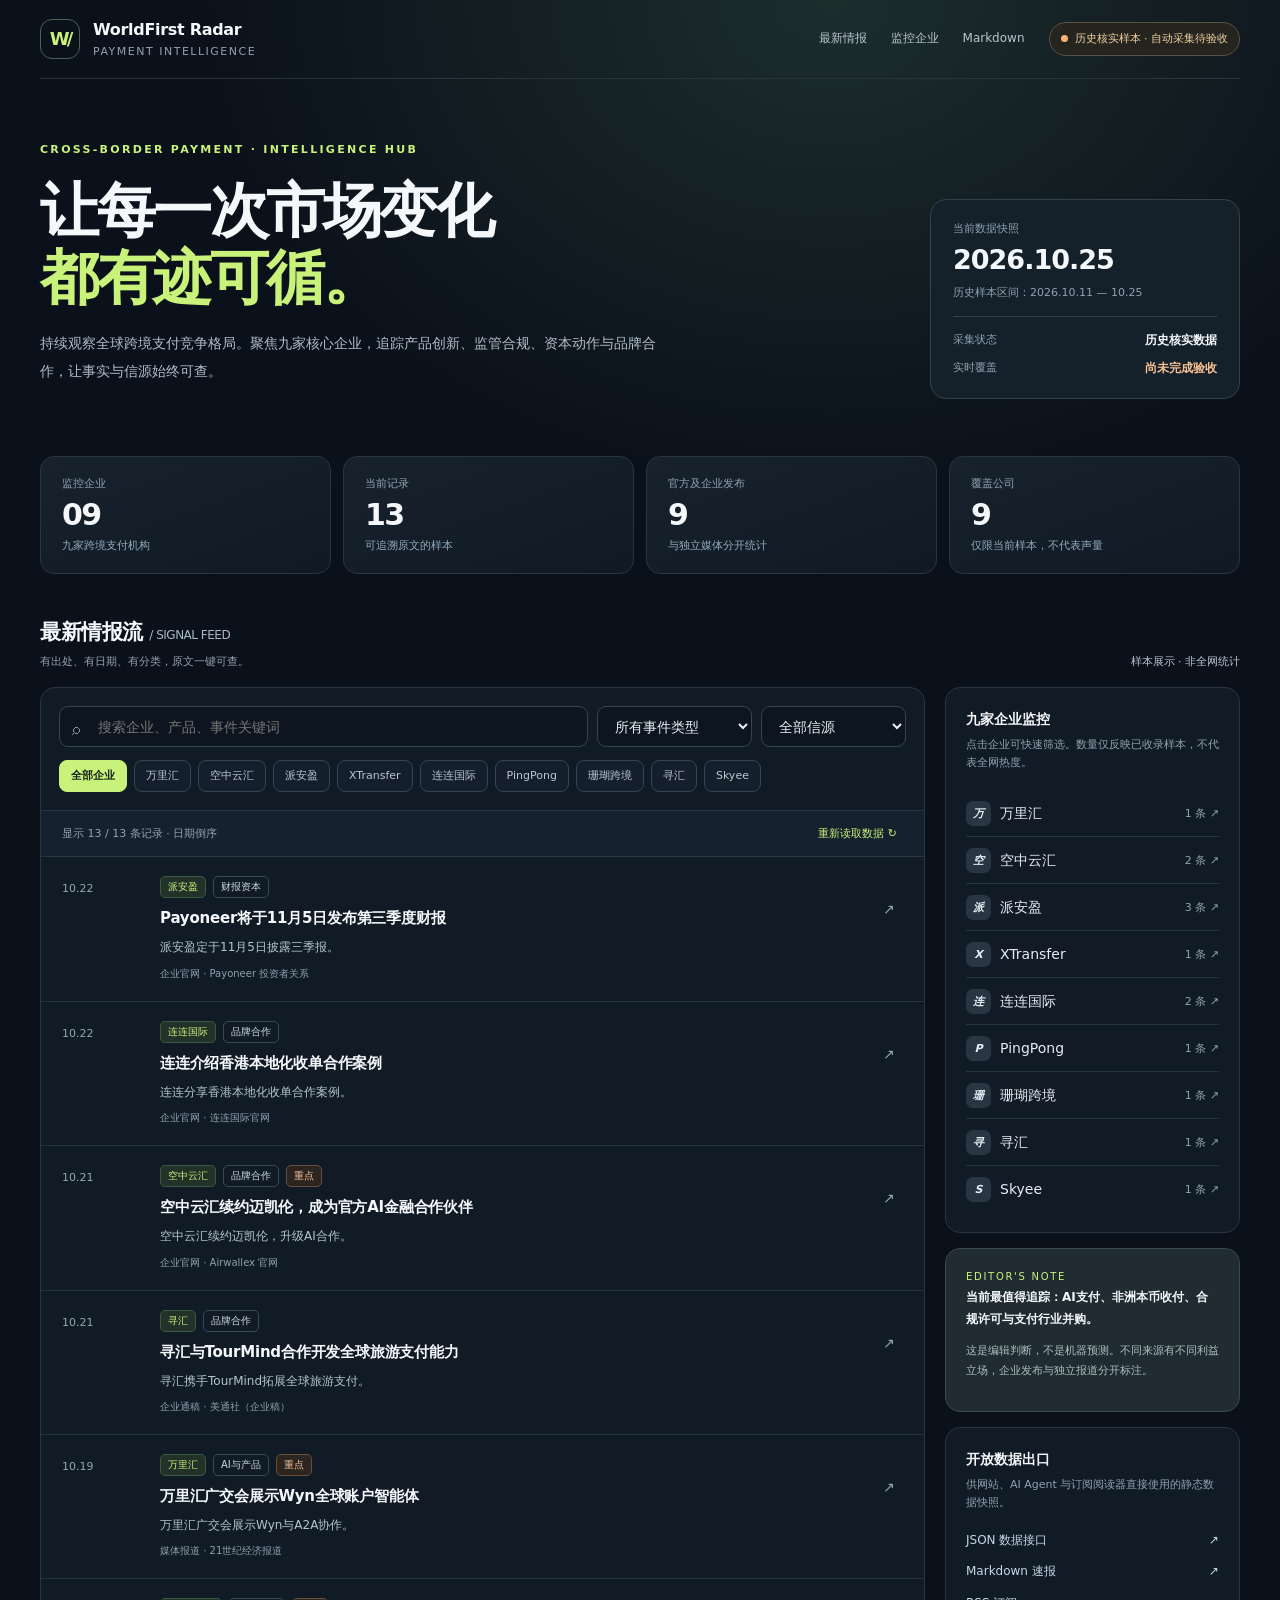
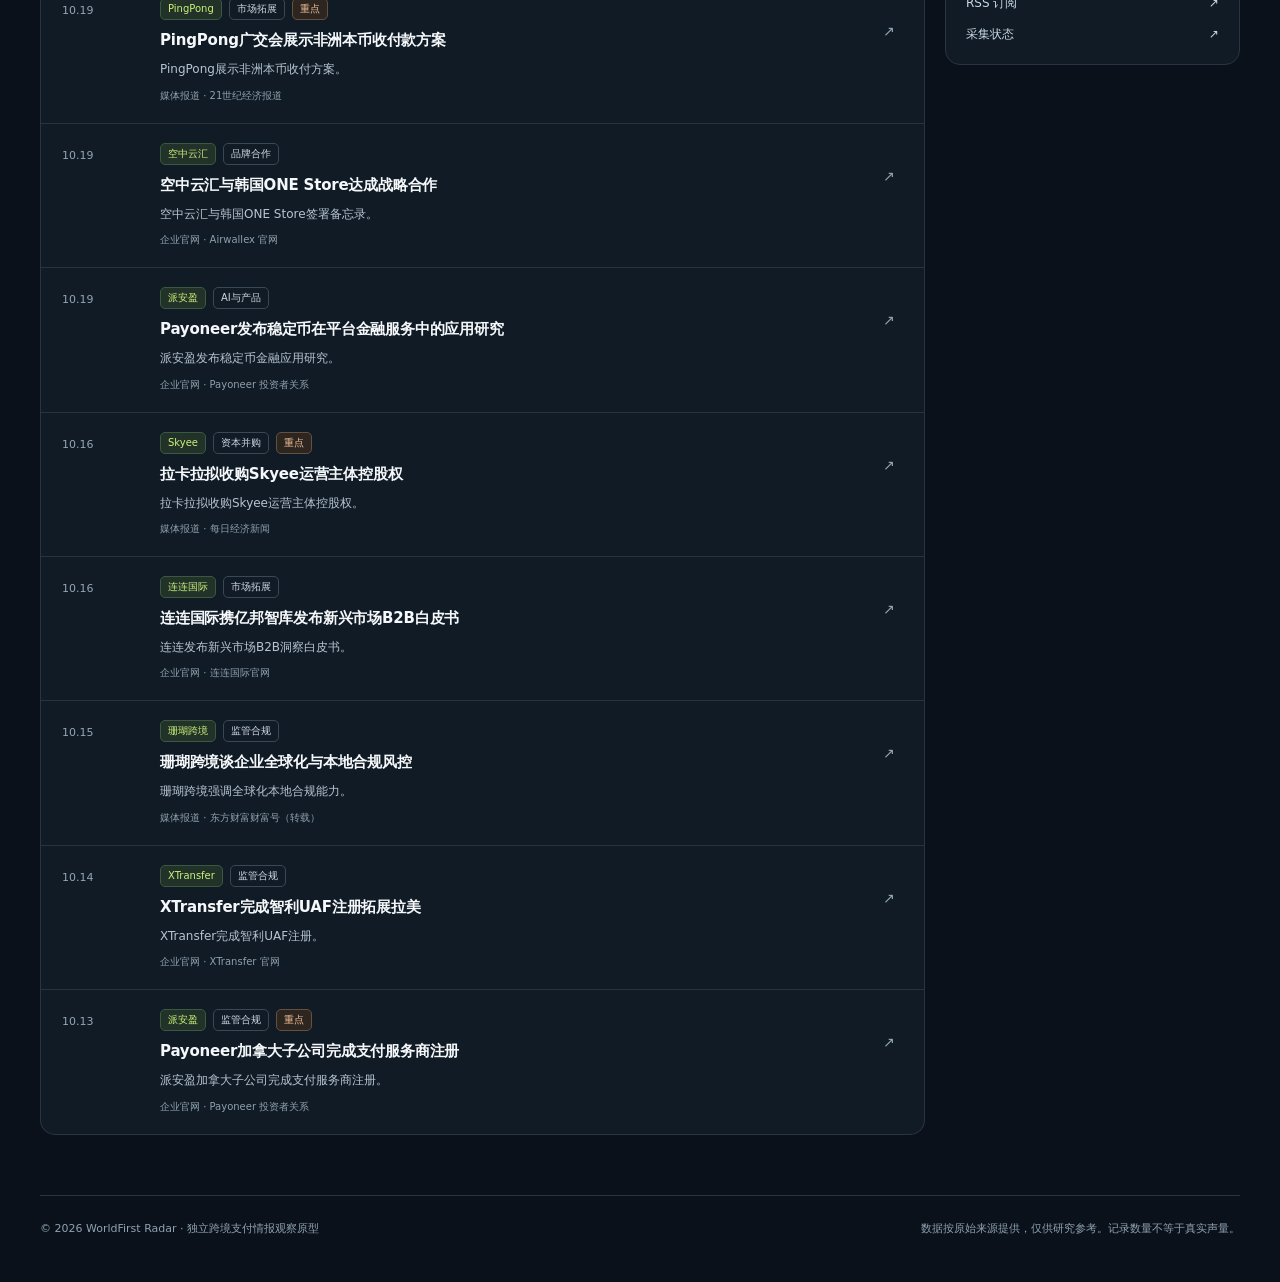
==== radar/index.html @ f3e76b6a "feat(radar): add radar/index.html intelligence site" ====
<!doctype html>
<html lang="zh-CN"><head><meta charset="utf-8"><meta name="viewport" content="width=device-width, initial-scale=1"><meta name="color-scheme" content="dark"><meta name="theme-color" content="#0c1119"><meta name="description" content="WorldFirst Radar 跨境支付九家企业舆情、竞争动态与可信来源观察站。"><title>WorldFirst Radar · 跨境支付舆情雷达</title>
<style>
:root{--bg:#0b111a;--panel:#111b26;--panel2:#151f2c;--stroke:#293544;--muted:#92a2b2;--fg:#f5f8fa;--accent:#c9f27a;--orange:#fcb888;--blue:#87bafb;--red:#fc9b93}
*{box-sizing:border-box}html{scroll-behavior:smooth}body{margin:0;font:14px/1.6 -apple-system,BlinkMacSystemFont,"PingFang SC","Microsoft Yahei",Inter,system-ui,sans-serif;color:var(--fg);background:var(--bg)}a{color:inherit;text-decoration:none}button,input,select{font:inherit}button{cursor:pointer}button:focus-visible,a:focus-visible,input:focus-visible,select:focus-visible{outline:2px solid var(--accent);outline-offset:3px}
.background-glow{position:absolute;inset:0 0 auto 0;height:640px;background:radial-gradient(ellipse at 65% 0%,#284039 0%,transparent 54%);pointer-events:none;opacity:.6}.shell{max-width:1416px;padding:0 40px;margin:0 auto;position:relative}.top{height:79px;border-bottom:1px solid #28333b;display:flex;align-items:center;justify-content:space-between;gap:20px}.brand{display:flex;align-items:center;gap:13px}.brand-mark{width:40px;height:40px;border:1px solid #4a6356;border-radius:12px;display:grid;place-items:center;color:var(--accent);font-size:18px;font-weight:800;letter-spacing:-3px}.brand strong{font-size:16px;letter-spacing:-.3px}.brand small{display:block;color:var(--muted);font-size:11px;letter-spacing:1.5px;text-transform:uppercase}.top-right{display:flex;align-items:center;gap:24px}.top-right a{font-size:12px;color:#b8c5d0}.dot{display:inline-block;width:7px;height:7px;border-radius:50%;background:#f9b26f;margin-right:7px}.top-status{border:1px solid #575244;background:#25241f;padding:7px 11px;border-radius:30px;font-size:11px;color:#efd1a2}
.hero{display:grid;grid-template-columns:1fr 310px;gap:42px;padding:62px 0 35px;align-items:end}.eyebrow{font-size:11px;letter-spacing:2.3px;color:var(--accent);font-weight:700}.hero h1{font-size:clamp(33px,5vw,59px);line-height:1.15;letter-spacing:-2.5px;margin:18px 0 18px;font-weight:750}.hero h1 span{color:var(--accent)}.lede{color:#aebecb;font-size:14px;max-width:620px;line-height:1.95}.hero-aside{border:1px solid #33414b;padding:20px 22px;background:#14212b;border-radius:16px}.hero-aside .mono{font-variant-numeric:tabular-nums;font-size:27px;font-weight:700;letter-spacing:-1px}.hero-aside .sub{font-size:11px;color:var(--muted);margin-top:3px}.hero-aside hr{border:0;border-top:1px solid #31414d;margin:14px 0}.row-inline{display:flex;justify-content:space-between;align-items:center;gap:10px}.row-inline strong{font-size:12px}.quiet{font-size:11px;color:var(--muted)}
.metrics{display:grid;grid-template-columns:repeat(4,1fr);gap:12px;margin:22px 0 42px}.metric{border:1px solid var(--stroke);border-radius:14px;padding:18px 21px;background:linear-gradient(160deg,#17222d,#101a25)}.metric .m-label{font-size:11px;color:var(--muted)}.metric .m-number{font-size:30px;letter-spacing:-1.5px;font-weight:730;line-height:1.5}.metric .m-note{font-size:11px;color:#94abbd}
.section-head{display:flex;align-items:flex-end;justify-content:space-between;gap:14px;margin:0 0 17px}.section-head h2{font-size:21px;letter-spacing:-.5px;margin:0}.section-head p{font-size:11px;color:var(--muted);margin:3px 0 0}.data-note{color:#b8c5d1;font-size:11px}.layout{display:grid;grid-template-columns:minmax(0,1fr) 295px;gap:20px;padding-bottom:60px}.toolbar{padding:18px;background:var(--panel);border:1px solid var(--stroke);border-radius:15px 15px 0 0}.search-row{display:grid;grid-template-columns:minmax(0,1fr) 155px 145px;gap:9px}.search{position:relative}.search input,.search-row select{width:100%;background:#0d1620;border:1px solid #334455;color:#e7eef3;border-radius:9px;height:41px;padding:0 13px;outline:none}.search input{padding-left:38px}.search-icon{position:absolute;top:10px;left:13px;color:#8297a5;font-size:16px}.chips{display:flex;gap:7px;flex-wrap:wrap;margin-top:13px}.chip{border:1px solid #344454;background:#151f2c;color:#bac7d1;padding:6px 11px;font-size:11px;border-radius:8px}.chip.active{background:#c9f27a;color:#16221c;border-color:#c9f27a;font-weight:700}
.feed{background:var(--panel);border-left:1px solid var(--stroke);border-right:1px solid var(--stroke);border-bottom:1px solid var(--stroke);border-radius:0 0 15px 15px;overflow:hidden}.feedhead{padding:13px 21px;background:#15212d;border-bottom:1px solid var(--stroke);display:flex;align-items:center;justify-content:space-between;font-size:11px;color:var(--muted)}.feed-article{border-bottom:1px solid #263442;display:grid;grid-template-columns:83px minmax(0,1fr) 20px;gap:15px;padding:19px 21px;align-items:start;transition:background .2s}.feed-article:hover{background:#192632}.feed-article:last-child{border-bottom:0}.date{font-size:11px;color:#93a5b4;padding-top:4px;font-variant-numeric:tabular-nums}.tag-row{display:flex;align-items:center;gap:7px;flex-wrap:wrap;margin-bottom:8px}.tag{border:1px solid #374957;border-radius:5px;padding:2px 7px;font-size:10px;color:#cbd8e1}.tag.company{background:#233229;border-color:#375a40;color:#c9f27a}.tag.priority{color:#f6c39a;border-color:#66503d;background:#2d2520}.feed-article h3{font-size:15px;font-weight:650;line-height:1.6;margin:0 0 7px;letter-spacing:-.2px}.feed-article p{font-size:12px;color:#b5c5d0;margin:0 0 8px;line-height:1.7}.origin{font-size:10px;color:#8da0ae}.arrow{padding-top:22px;color:#91a6b4}.empty{padding:48px 15px;text-align:center;color:#a9bac6}
.sidebar{display:flex;flex-direction:column;gap:15px}.side{border-radius:15px;border:1px solid var(--stroke);background:var(--panel);padding:20px}.side h3{font-size:14px;margin:0 0 5px}.side .side-sub{margin:0 0 18px;font-size:11px;color:var(--muted);line-height:1.7}.company-list{display:grid;gap:1px}.company-button{width:100%;border:0;color:#e5edf3;background:transparent;display:flex;align-items:center;justify-content:space-between;padding:10px 0;border-bottom:1px solid #263440;text-align:left}.company-button:last-child{border:0}.company-button:hover{color:var(--accent)}.company-button span{display:flex;gap:9px;align-items:center}.initial{display:grid;place-items:center;width:25px;height:25px;background:#283643;border-radius:7px;font-size:11px;font-weight:700}.company-button small{font-size:11px;color:#91a3ae}.side-links{display:grid;gap:12px}.side-links a{font-size:12px;color:#c7d8e6;display:flex;justify-content:space-between}.side-links a:hover{color:var(--accent)}.side-news{background:#202c32;border-color:#3b4a4c}.side-news strong{font-size:12px;line-height:1.7}.side-news p{color:#aebebd;font-size:11px;line-height:1.8}.tiny-label{font-size:10px;text-transform:uppercase;letter-spacing:1.7px;color:var(--accent)}
.foot{border-top:1px solid var(--stroke);padding:24px 0 45px;display:flex;gap:25px;justify-content:space-between;flex-wrap:wrap;color:#8ea2b3;font-size:11px}.foot a{color:#c6d5df}#refresh{border:0;background:none;color:var(--accent);font-size:11px}
@media(max-width:1040px){.hero{grid-template-columns:1fr;gap:24px}.hero-aside{max-width:500px}.layout{grid-template-columns:1fr}.sidebar{display:grid;grid-template-columns:1fr 1fr}.side-news{grid-column:1/-1}}@media(max-width:720px){.shell{padding:0 17px}.top{height:72px}.top-right{display:none}.hero{padding:37px 0 18px}.hero h1{letter-spacing:-1.4px;font-size:36px}.metrics{grid-template-columns:repeat(2,1fr);gap:9px;margin-bottom:30px}.metric{padding:13px 15px}.metric .m-number{font-size:27px}.section-head{align-items:start}.search-row{grid-template-columns:1fr 1fr}.search{grid-column:1/-1}.feed-article{grid-template-columns:1fr 17px;gap:5px;padding:17px}.date{grid-column:1/-1;padding:0;margin-bottom:3px}.sidebar{display:flex}.toolbar{padding:12px}.feedhead{padding:12px 16px}}
</style></head>
<body><div class="background-glow"></div><div class="shell">
<header class="top"><a class="brand" href="./"><span class="brand-mark">W/</span><span><strong>WorldFirst Radar</strong><small>Payment intelligence</small></span></a><div class="top-right"><a href="#feed-title">最新情报</a><a href="#coverage">监控企业</a><a href="./data/latest.md">Markdown</a><span class="top-status"><i class="dot"></i>历史核实样本 · 自动采集待验收</span></div></header>
<section class="hero"><div><div class="eyebrow">CROSS-BORDER PAYMENT · INTELLIGENCE HUB</div><h1>让每一次市场变化<br><span>都有迹可循。</span></h1><p class="lede">持续观察全球跨境支付竞争格局。聚焦九家核心企业，追踪产品创新、监管合规、资本动作与品牌合作，让事实与信源始终可查。</p></div><aside class="hero-aside"><div class="quiet">当前数据快照</div><div class="mono" id="snapshot">2026.10.25</div><div class="sub">历史样本区间：2026.10.11 — 10.25</div><hr><div class="row-inline"><span class="quiet">采集状态</span><strong id="health-label">历史核实数据</strong></div><div class="row-inline" style="margin-top:9px"><span class="quiet">实时覆盖</span><strong style="color:#f9c192">尚未完成验收</strong></div></aside></section>
<section class="metrics"><div class="metric"><div class="m-label">监控企业</div><div class="m-number">09</div><div class="m-note">九家跨境支付机构</div></div><div class="metric"><div class="m-label">当前记录</div><div class="m-number" id="metric-items">--</div><div class="m-note">可追溯原文的样本</div></div><div class="metric"><div class="m-label">官方及企业发布</div><div class="m-number" id="metric-official">--</div><div class="m-note">与独立媒体分开统计</div></div><div class="metric"><div class="m-label">覆盖公司</div><div class="m-number" id="metric-covered">--</div><div class="m-note">仅限当前样本，不代表声量</div></div></section>
<div class="section-head"><div><h2 id="feed-title">最新情报流 <span style="color:#a7b9c8;font-size:12px;font-weight:400">/ SIGNAL FEED</span></h2><p>有出处、有日期、有分类，原文一键可查。</p></div><div class="data-note">样本展示 · 非全网统计</div></div>
<div class="layout"><main><div class="toolbar"><div class="search-row"><label class="search"><span class="search-icon">⌕</span><input id="search" placeholder="搜索企业、产品、事件关键词" aria-label="搜索企业或事件"></label><select id="category" aria-label="事件类别"><option value="all">所有事件类型</option></select><select id="source" aria-label="信源类别"><option value="all">全部信源</option><option value="official">企业官网</option><option value="media">独立媒体</option><option value="press">企业通稿</option><option value="search">搜索线索</option></select></div><div id="company-chips" class="chips"></div></div><div class="feed"><div class="feedhead"><span id="feed-count">载入中…</span><span><button id="refresh" type="button">重新读取数据 ↻</button></span></div><div id="feed-rows"></div></div></main><aside class="sidebar"><section class="side" id="coverage"><h3>九家企业监控</h3><p class="side-sub">点击企业可快速筛选。数量仅反映已收录样本，不代表全网热度。</p><div class="company-list" id="company-list"></div></section><section class="side side-news"><div class="tiny-label">EDITOR'S NOTE</div><strong>当前最值得追踪：AI支付、非洲本币收付、合规许可与支付行业并购。</strong><p>这是编辑判断，不是机器预测。不同来源有不同利益立场，企业发布与独立报道分开标注。</p></section><section class="side"><h3>开放数据出口</h3><p class="side-sub">供网站、AI Agent 与订阅阅读器直接使用的静态数据快照。</p><div class="side-links"><a href="./data/articles.json" target="_blank" rel="noopener">JSON 数据接口 <span>↗</span></a><a href="./data/latest.md" target="_blank" rel="noopener">Markdown 速报 <span>↗</span></a><a href="./data/feed.xml" target="_blank" rel="noopener">RSS 订阅 <span>↗</span></a><a href="./data/status.json" target="_blank" rel="noopener">采集状态 <span>↗</span></a></div></section></aside></div>
<footer class="foot"><div>© 2026 WorldFirst Radar · 独立跨境支付情报观察原型</div><div>数据按原始来源提供，仅供研究参考。记录数量不等于真实声量。</div></footer></div>
<script type="application/json" id="seed">{"companies":{"worldfirst":"万里汇","airwallex":"空中云汇","payoneer":"派安盈","xtransfer":"XTransfer","lianlian":"连连国际","pingpong":"PingPong","coral":"珊瑚跨境","sunrate":"寻汇","skyee":"Skyee"},"items":[{"id":"payoneer-20261022","company":"payoneer","date":"2026-10-22","title":"Payoneer将于11月5日发布第三季度财报","summary":"派安盈定于11月5日披露三季报。","category":"财报资本","priority":"normal","source":"Payoneer 投资者关系","source_type":"official","url":"https://investor.payoneer.com/news-events/news-releases","status":"verified"},{"id":"lianlian-20261022","company":"lianlian","date":"2026-10-22","title":"连连介绍香港本地化收单合作案例","summary":"连连分享香港本地化收单合作案例。","category":"品牌合作","priority":"normal","source":"连连国际官网","source_type":"official","url":"https://global.lianlianpay.com/news.html","status":"verified"},{"id":"airwallex-20261021","company":"airwallex","date":"2026-10-21","title":"空中云汇续约迈凯伦，成为官方AI金融合作伙伴","summary":"空中云汇续约迈凯伦，升级AI合作。","category":"品牌合作","priority":"high","source":"Airwallex 官网","source_type":"official","url":"https://www.airwallex.com/cn/newsroom/f1-2027-ai","status":"verified"},{"id":"sunrate-20261021","company":"sunrate","date":"2026-10-21","title":"寻汇与TourMind合作开发全球旅游支付能力","summary":"寻汇携手TourMind拓展全球旅游支付。","category":"品牌合作","priority":"normal","source":"美通社（企业稿）","source_type":"press","url":"https://www.prnewswire.com/in/news-releases/sunrate-and-tourmind-partner-to-enhance-payment-capabilities-for-the-global-travel-industry-302913010.html","status":"verified"},{"id":"worldfirst-20261019","company":"worldfirst","date":"2026-10-19","title":"万里汇广交会展示Wyn全球账户智能体","summary":"万里汇广交会展示Wyn与A2A协作。","category":"AI与产品","priority":"high","source":"21世纪经济报道","source_type":"media","url":"https://m.21jingji.com/article/20261019/herald/d89b3011654b0b62824d52f22a7c039b_zaker.html","status":"verified"},{"id":"pingpong-20261019","company":"pingpong","date":"2026-10-19","title":"PingPong广交会展示非洲本币收付款方案","summary":"PingPong展示非洲本币收付方案。","category":"市场拓展","priority":"high","source":"21世纪经济报道","source_type":"media","url":"https://m.21jingji.com/article/20261019/herald/d89b3011654b0b62824d52f22a7c039b_zaker.html","status":"verified"},{"id":"airwallex-20261019","company":"airwallex","date":"2026-10-19","title":"空中云汇与韩国ONE Store达成战略合作","summary":"空中云汇与韩国ONE Store签署备忘录。","category":"品牌合作","priority":"normal","source":"Airwallex 官网","source_type":"official","url":"https://www.airwallex.com/cn/newsroom/airwallex-one-store","status":"verified"},{"id":"payoneer-20261019","company":"payoneer","date":"2026-10-19","title":"Payoneer发布稳定币在平台金融服务中的应用研究","summary":"派安盈发布稳定币金融应用研究。","category":"AI与产品","priority":"normal","source":"Payoneer 投资者关系","source_type":"official","url":"https://investor.payoneer.com/news-events/news-releases","status":"verified"},{"id":"skyee-20261016","company":"skyee","date":"2026-10-16","title":"拉卡拉拟收购Skyee运营主体控股权","summary":"拉卡拉拟收购Skyee运营主体控股权。","category":"资本并购","priority":"high","source":"每日经济新闻","source_type":"media","url":"https://www.nbd.com.cn/articles/2026-10-16/4607146.html","status":"verified"},{"id":"lianlian-20261016","company":"lianlian","date":"2026-10-16","title":"连连国际携亿邦智库发布新兴市场B2B白皮书","summary":"连连发布新兴市场B2B洞察白皮书。","category":"市场拓展","priority":"normal","source":"连连国际官网","source_type":"official","url":"https://global.lianlianpay.com/article/MTU5OTgzLDhkNQ.html","status":"verified"},{"id":"coral-20261015","company":"coral","date":"2026-10-15","title":"珊瑚跨境谈企业全球化与本地合规风控","summary":"珊瑚跨境强调全球化本地合规能力。","category":"监管合规","priority":"normal","source":"东方财富财富号（转载）","source_type":"media","url":"https://caifuhao.eastmoney.com/news/20261015114000776912970","status":"verified"},{"id":"xtransfer-20261014","company":"xtransfer","date":"2026-10-14","title":"XTransfer完成智利UAF注册拓展拉美","summary":"XTransfer完成智利UAF注册。","category":"监管合规","priority":"normal","source":"XTransfer 官网","source_type":"official","url":"https://www.xtransfer.com/newsroom/xtransfer-chile-uaf-registration","status":"verified"},{"id":"payoneer-20261013","company":"payoneer","date":"2026-10-13","title":"Payoneer加拿大子公司完成支付服务商注册","summary":"派安盈加拿大子公司完成支付服务商注册。","category":"监管合规","priority":"high","source":"Payoneer 投资者关系","source_type":"official","url":"https://investor.payoneer.com/news-releases/news-release-details/payoneer-canada-registers-payment-service-provider-further","status":"verified"}]}</script>
<script>
(function(){
var seed=JSON.parse(document.getElementById('seed').textContent);var state={data:seed,company:'all',category:'all',source:'all',query:''};
var el=function(x){return document.getElementById(x);};var types={official:'企业官网',media:'媒体报道',press:'企业通稿',search:'搜索线索'};
function safe(str){return String(str==null?'':str).replace(/[&<>"']/g,function(c){return {'&':'&amp;','<':'&lt;','>':'&gt;','"':'&quot;',"'":'&#39;'}[c]})}
function choose(v){state.company=v;render()}
function render(){
 var all=state.data.items||[];var companies=state.data.companies||{};var cats=[...new Set(all.map(function(i){return i.category}))].sort();
 var sel=el('category'),prior=sel.value;sel.innerHTML='<option value="all">所有事件类型</option>'+cats.map(function(c){return '<option value="'+safe(c)+'">'+safe(c)+'</option>'}).join('');sel.value=cats.indexOf(prior)>=0?prior:'all';state.category=sel.value;
 el('metric-items').textContent=all.length;el('metric-official').textContent=all.filter(function(i){return i.source_type==='official'||i.source_type==='press'}).length;el('metric-covered').textContent=new Set(all.map(function(i){return i.company})).size;
 var chipHtml='<button class="chip '+(state.company==='all'?'active':'')+'" data-brand="all">全部企业</button>';
 Object.keys(companies).forEach(function(k){chipHtml+='<button class="chip '+(state.company===k?'active':'')+'" data-brand="'+safe(k)+'">'+safe(companies[k])+'</button>'});el('company-chips').innerHTML=chipHtml;
 el('company-chips').querySelectorAll('[data-brand]').forEach(function(btn){btn.onclick=function(){choose(btn.dataset.brand)}})
 el('company-list').innerHTML=Object.keys(companies).map(function(k){var n=all.filter(function(i){return i.company===k}).length;return '<button class="company-button" data-brand="'+safe(k)+'"><span><i class="initial">'+safe(companies[k].slice(0,1))+'</i>'+safe(companies[k])+'</span><small>'+n+' 条 ↗</small></button>'}).join('');
 el('company-list').querySelectorAll('[data-brand]').forEach(function(btn){btn.onclick=function(){choose(btn.dataset.brand);document.getElementById('feed-title').scrollIntoView({behavior:'smooth'})}})
 var q=state.query.trim().toLowerCase();var shown=all.filter(function(a){return (state.company==='all'||a.company===state.company)&&(state.category==='all'||a.category===state.category)&&(state.source==='all'||a.source_type===state.source)&&(!q||[a.title,a.summary,a.source,a.category,companies[a.company]].join(' ').toLowerCase().includes(q))}).sort(function(a,b){return b.date.localeCompare(a.date)});
 el('feed-count').textContent='显示 '+shown.length+' / '+all.length+' 条记录 · 日期倒序';
 el('feed-rows').innerHTML=shown.length?shown.map(function(a){var dt=a.date.slice(5).replace('-','.');var src=types[a.source_type]||'信息线索';return '<a class="feed-article" href="'+safe(a.url)+'" target="_blank" rel="noopener noreferrer"><div class="date">'+safe(dt)+'</div><div><div class="tag-row"><span class="tag company">'+safe(companies[a.company]||a.company)+'</span><span class="tag">'+safe(a.category)+'</span>'+(a.priority==='high'?'<span class="tag priority">重点</span>':'')+'</div><h3>'+safe(a.title)+'</h3><p>'+safe(a.summary)+'</p><div class="origin">'+safe(src)+' · '+safe(a.source)+'</div></div><span class="arrow">↗</span></a>'}).join(''):'<div class="empty">没有匹配的消息。可调整企业、事件类别或搜索词。</div>';
}
el('search').addEventListener('input',function(e){state.query=e.target.value;render()});el('category').addEventListener('change',function(e){state.category=e.target.value;render()});el('source').addEventListener('change',function(e){state.source=e.target.value;render()});
async function load(){try{var r=await fetch('./data/articles.json?ts='+Date.now(),{cache:'no-store'});if(r.ok){var d=await r.json();if(Array.isArray(d.items)&&d.companies){state.data=d;render()}}}catch(e){}try{var t=await fetch('./data/status.json?ts='+Date.now(),{cache:'no-store'});if(t.ok){var s=await t.json();el('health-label').textContent=s.latest_outcome==='ok'?'最近轮询成功（仅搜索源）':s.latest_outcome==='failed'?'最近轮询失败':'历史核实数据';if(s.last_attempt_at)el('snapshot').textContent='数据快照 · '+String(s.last_attempt_at).slice(0,10)}}catch(e){}}
el('refresh').onclick=load;render();load();
})();
</script></body></html>
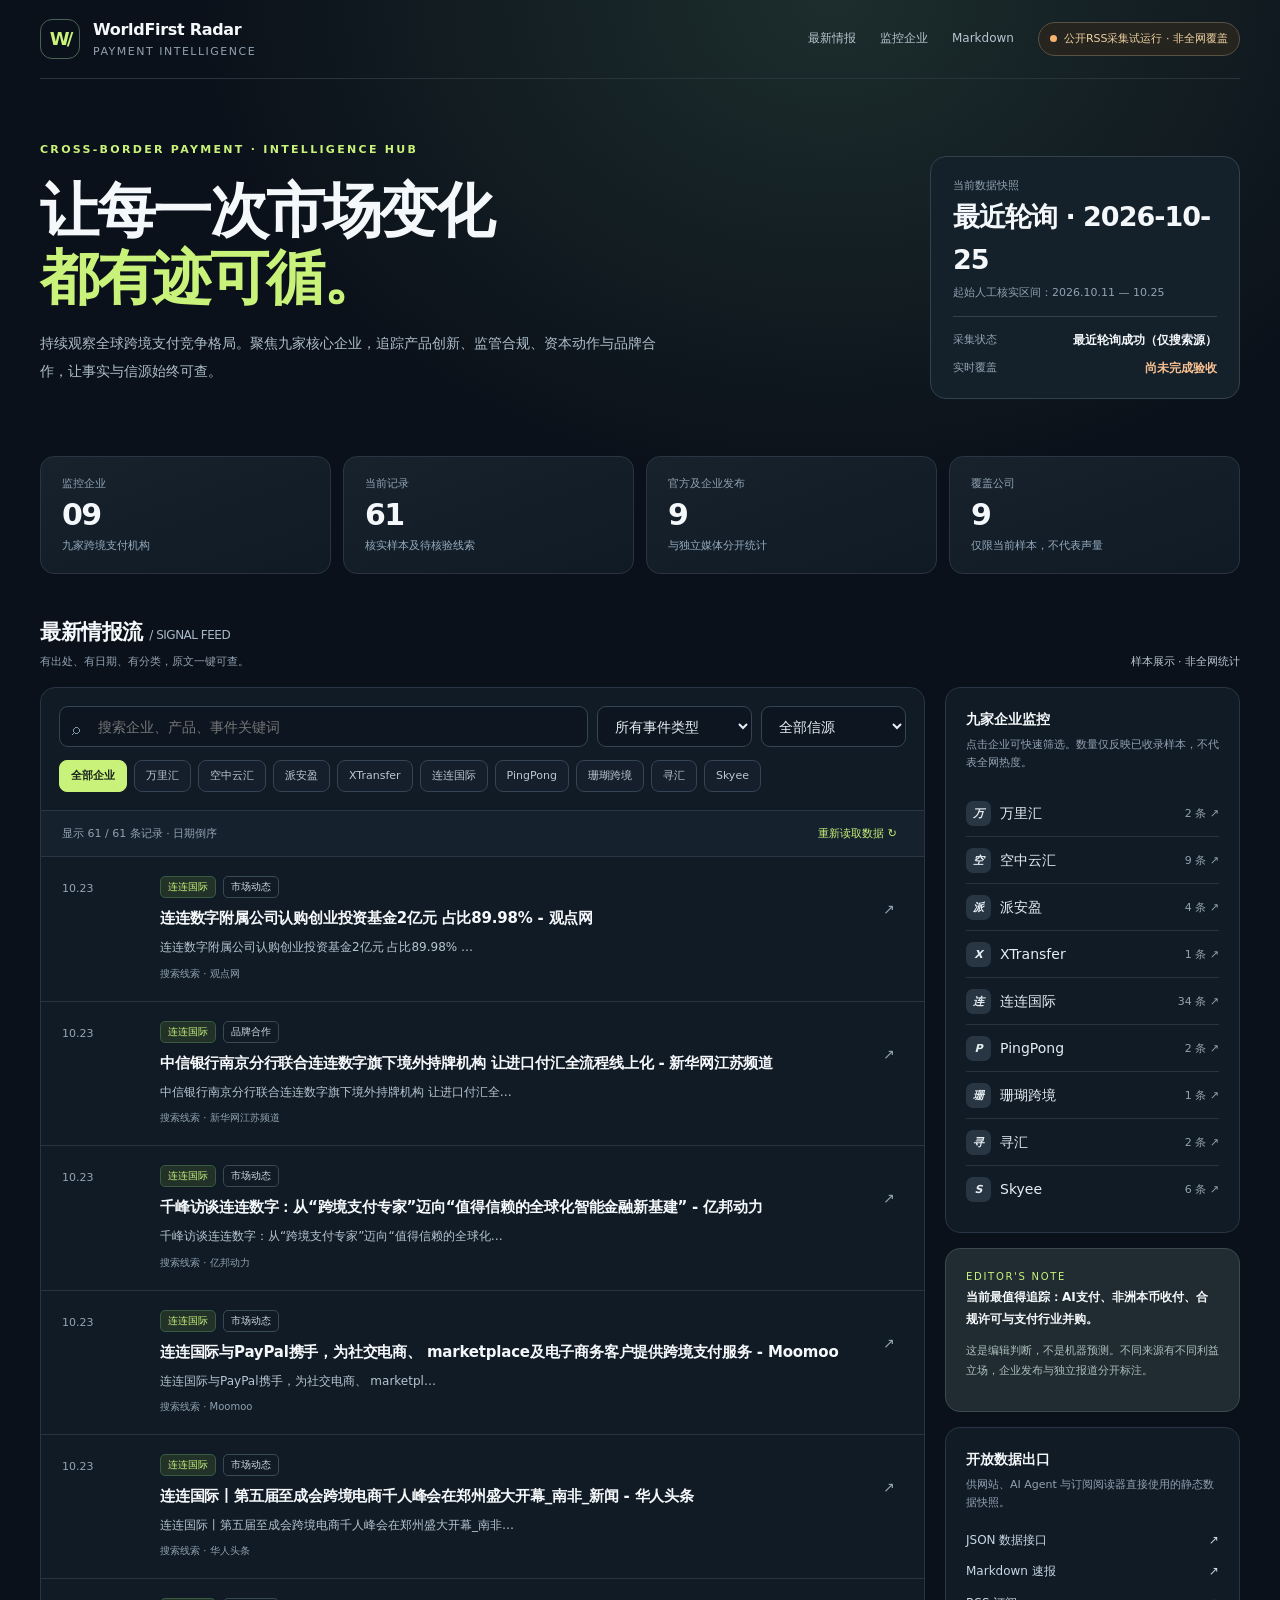
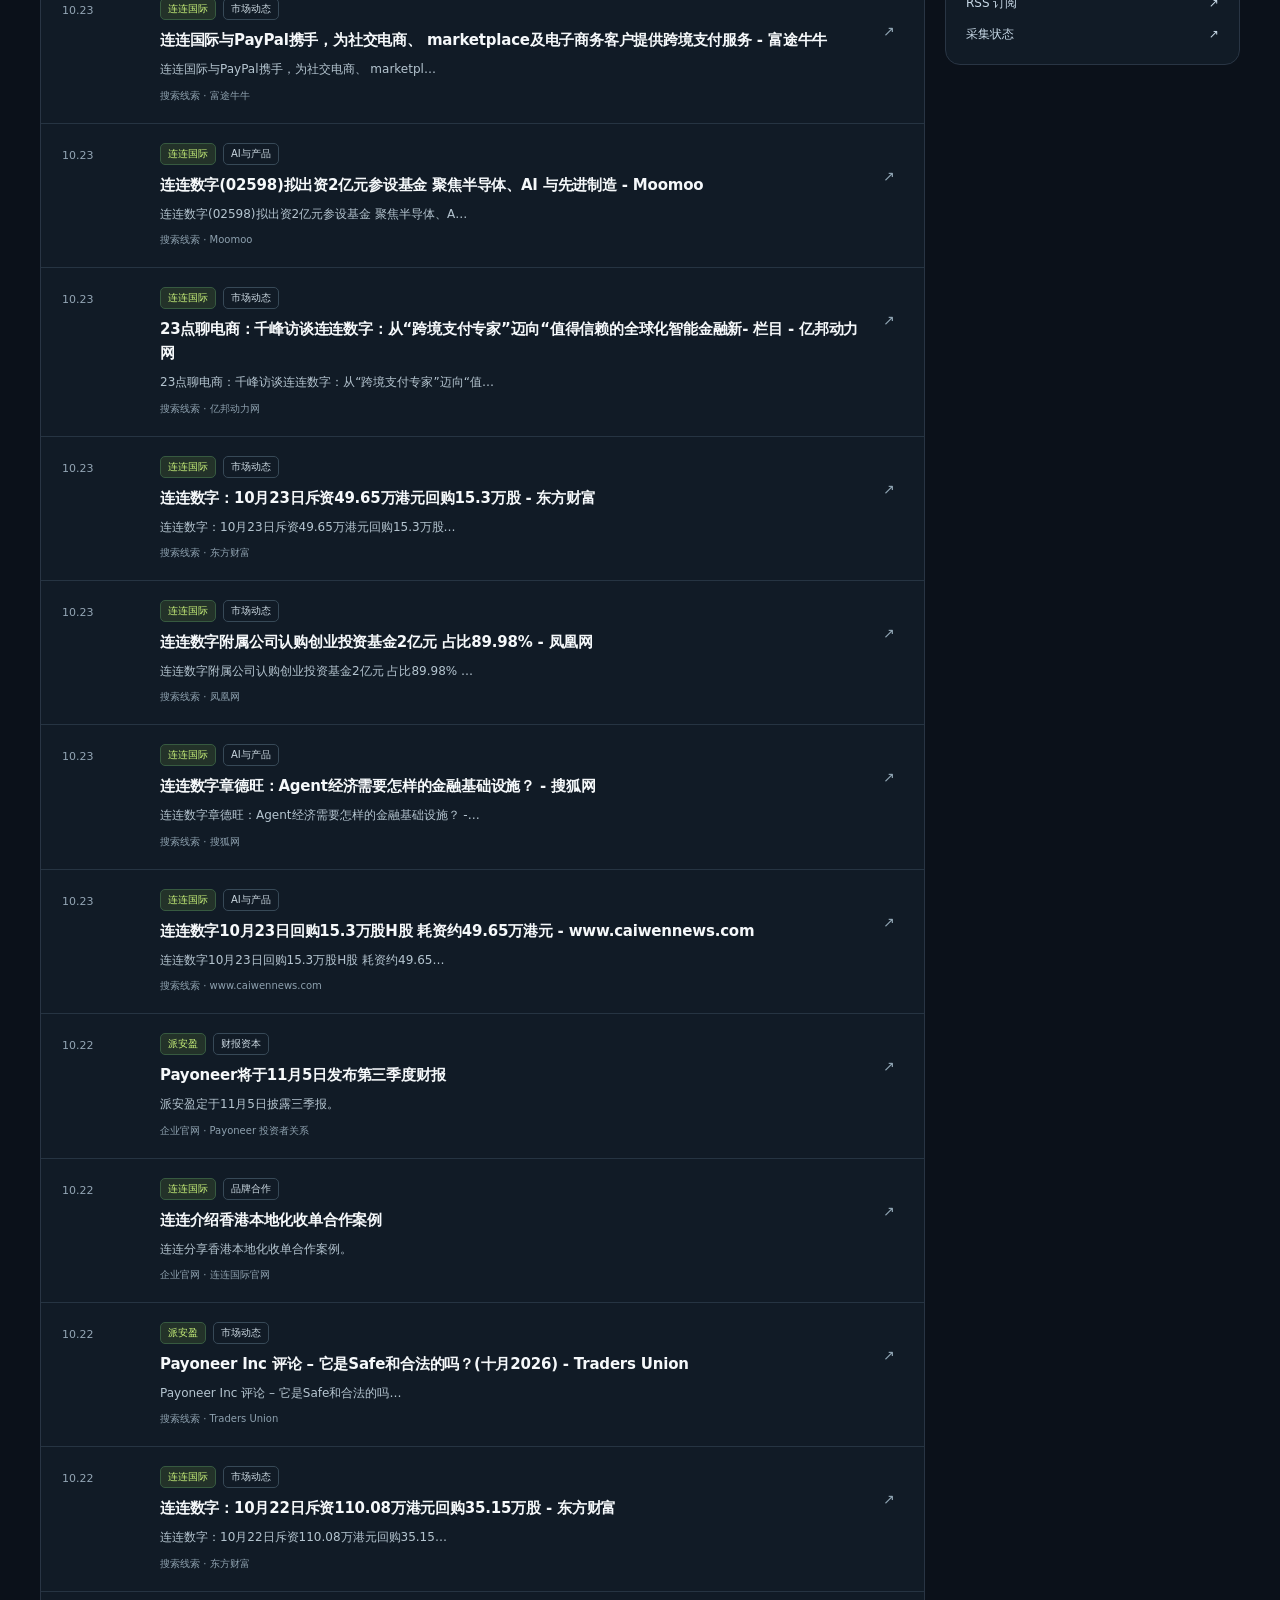
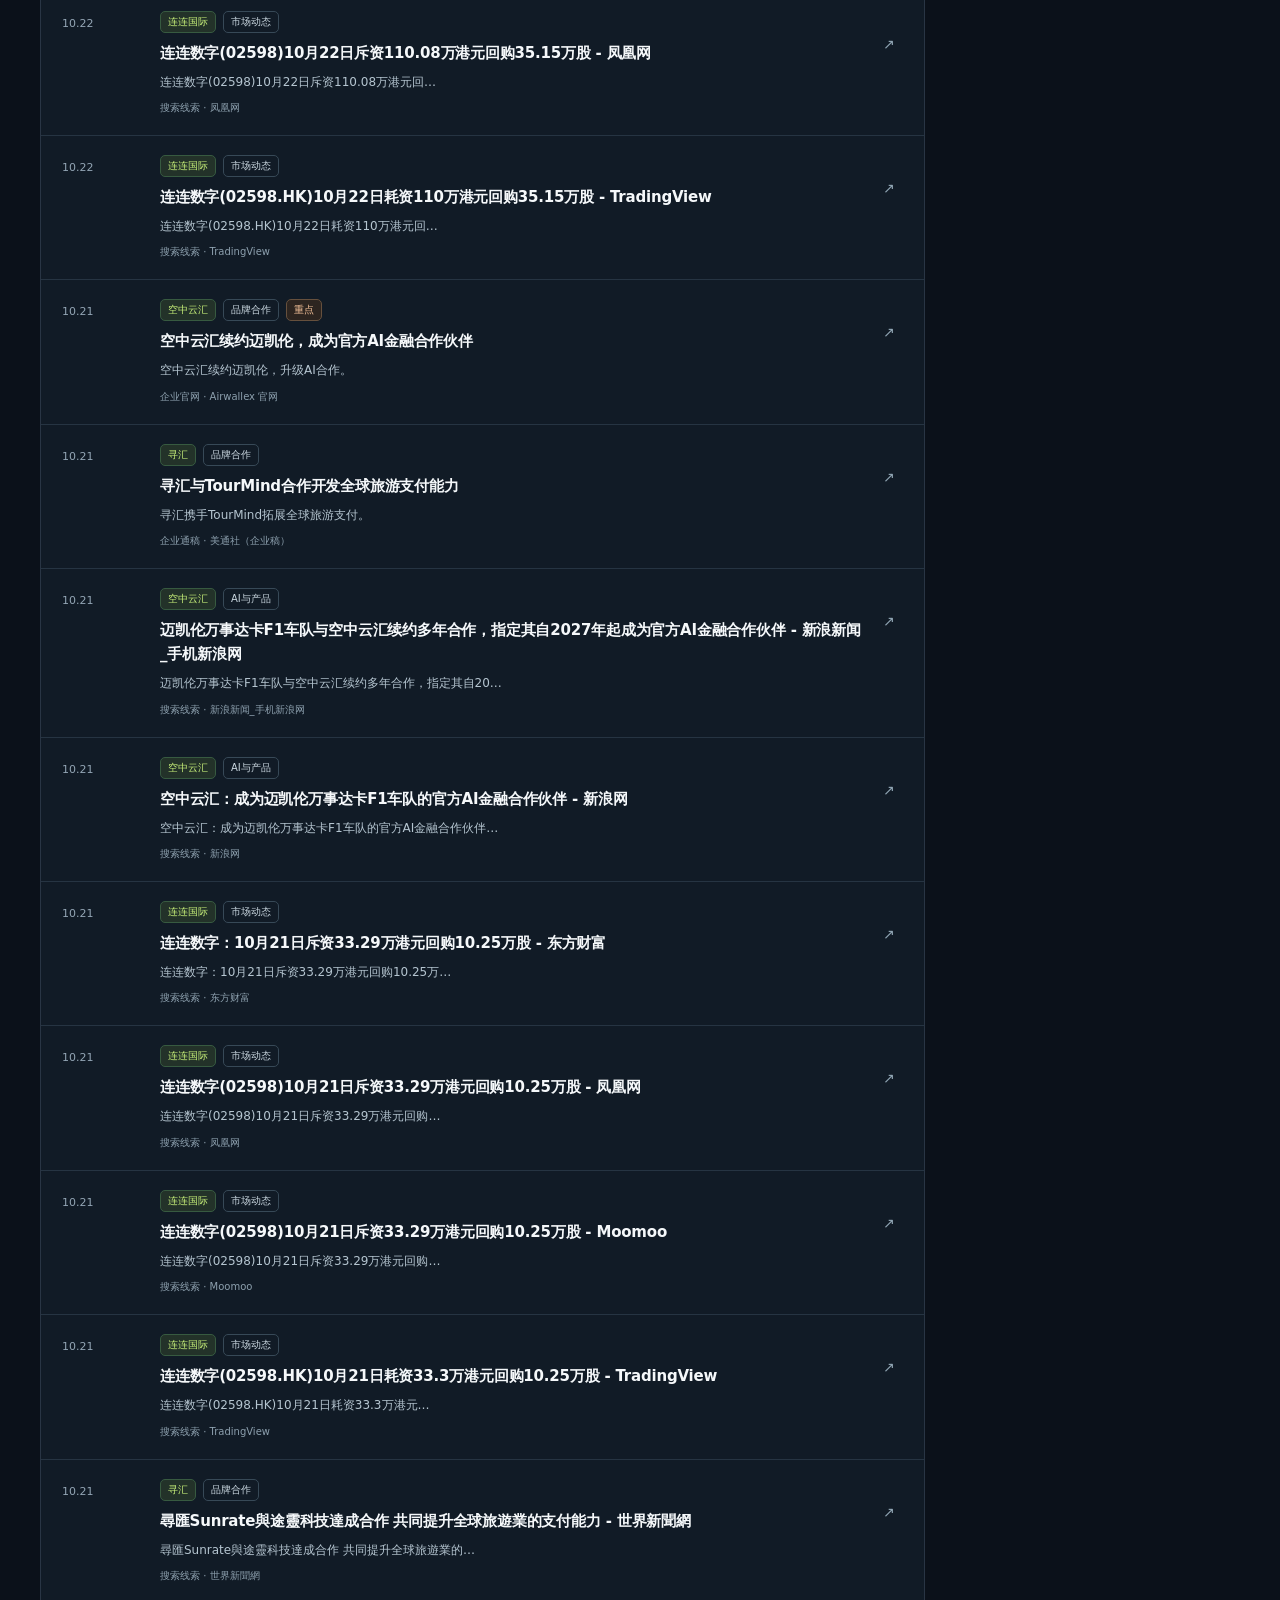
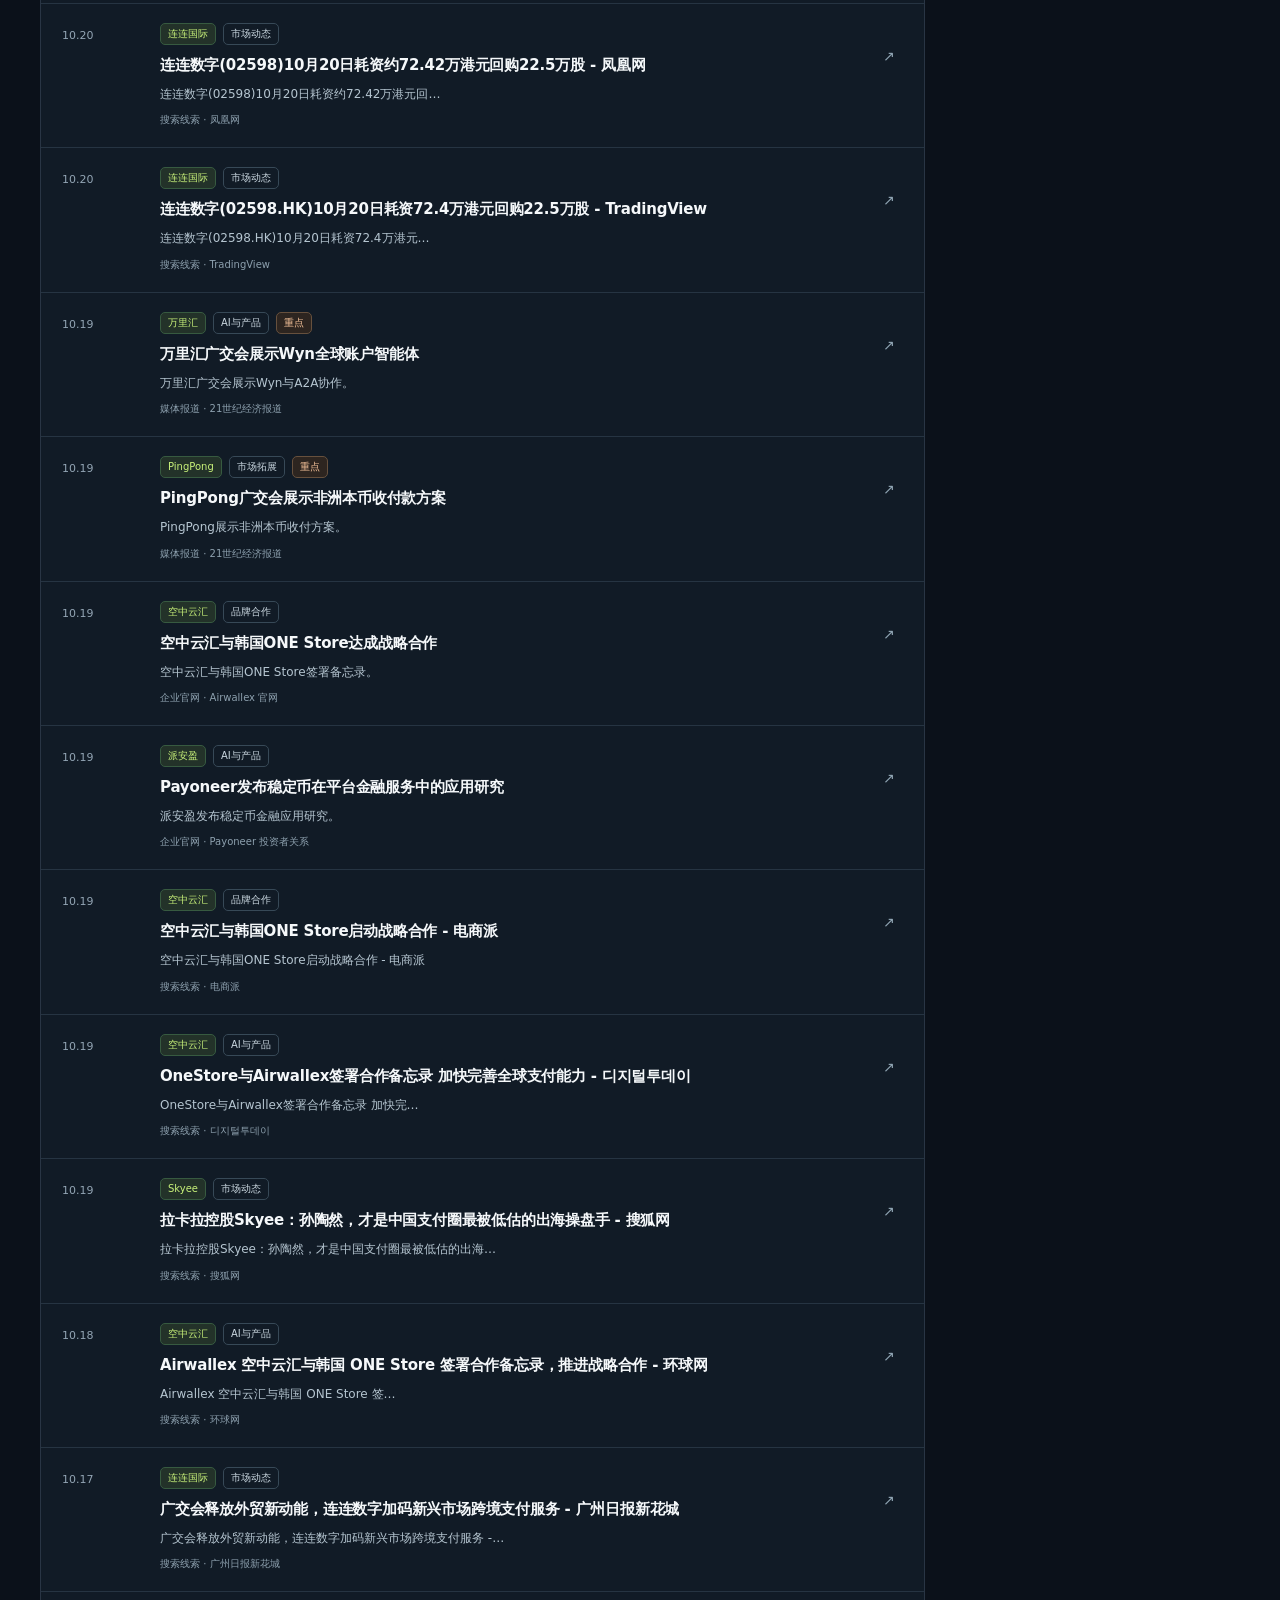
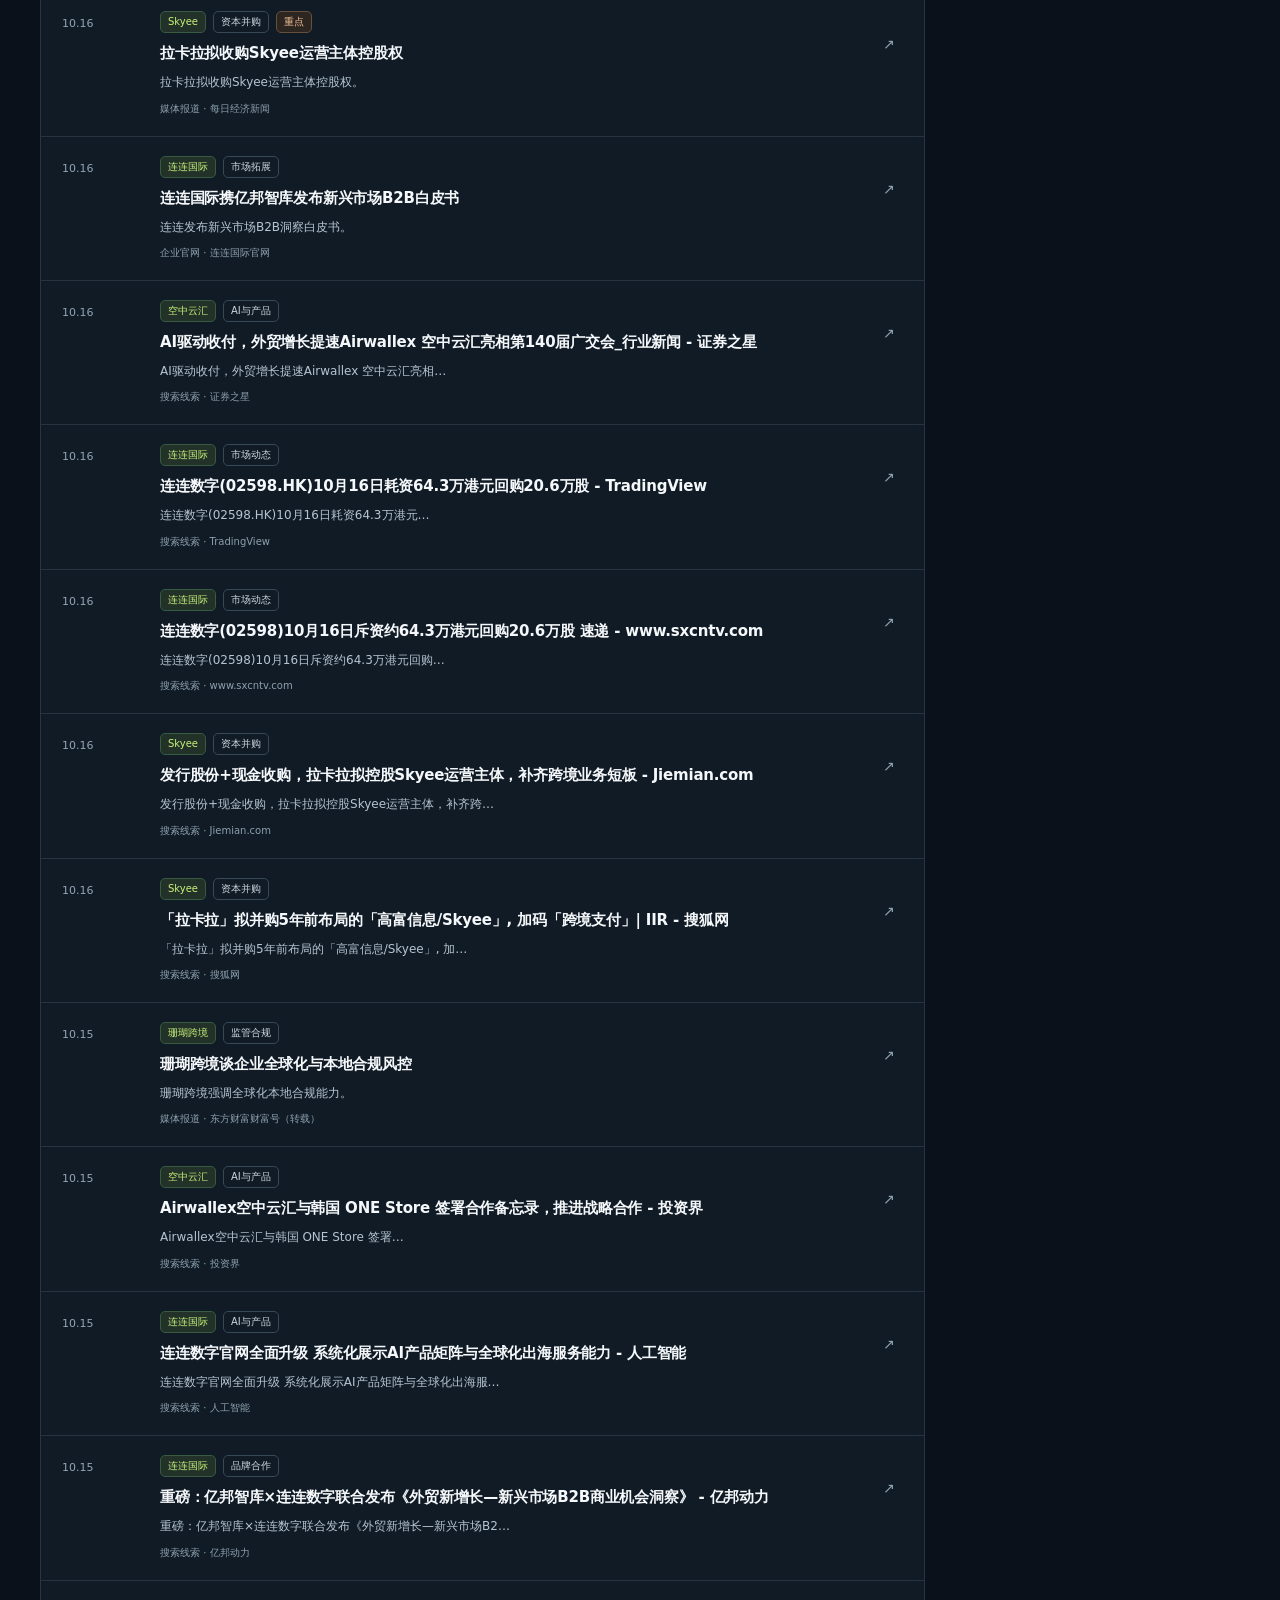
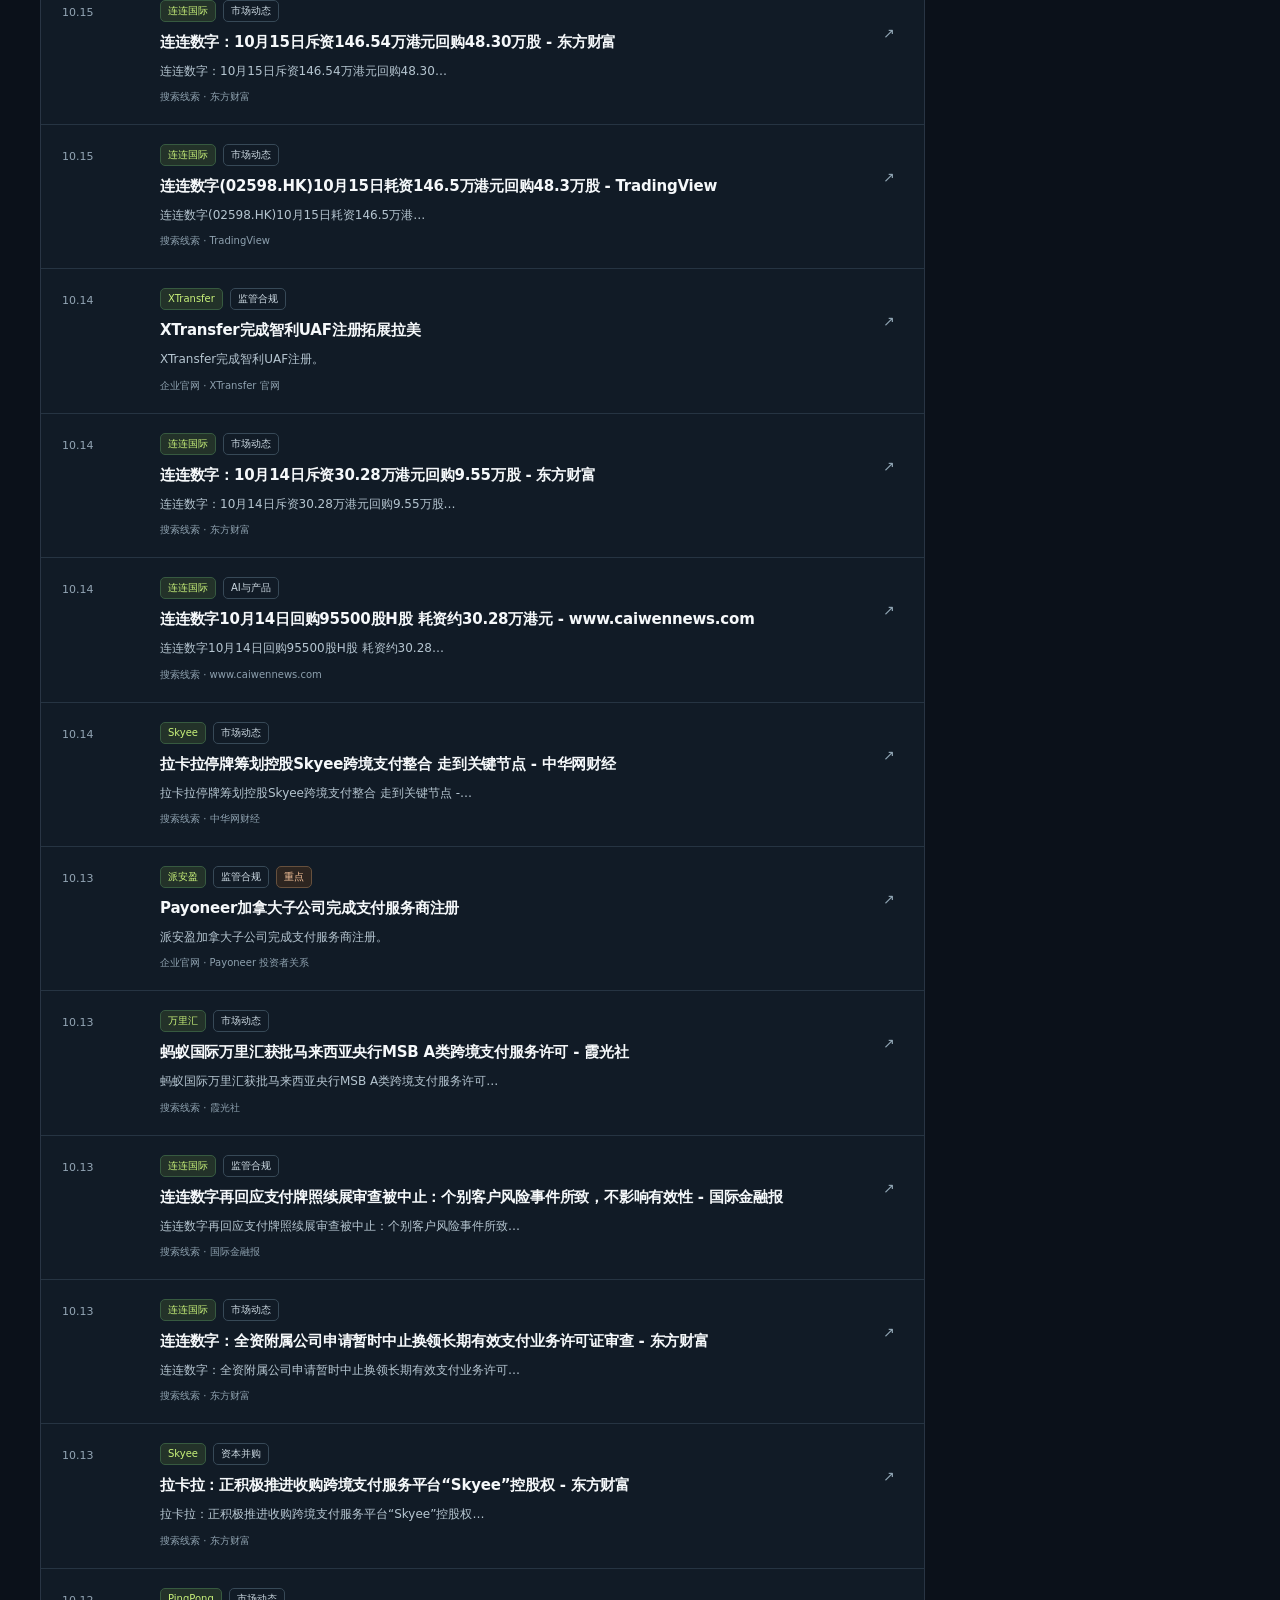
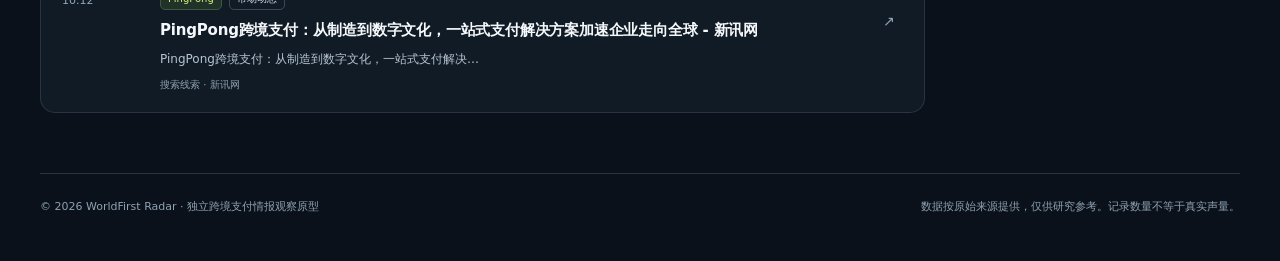
==== commit 71813168: "fix(radar): distinguish live search clues from verified historical reports" ====
--- a/radar/index.html
+++ b/radar/index.html
@@ -13,9 +13,9 @@
 @media(max-width:1040px){.hero{grid-template-columns:1fr;gap:24px}.hero-aside{max-width:500px}.layout{grid-template-columns:1fr}.sidebar{display:grid;grid-template-columns:1fr 1fr}.side-news{grid-column:1/-1}}@media(max-width:720px){.shell{padding:0 17px}.top{height:72px}.top-right{display:none}.hero{padding:37px 0 18px}.hero h1{letter-spacing:-1.4px;font-size:36px}.metrics{grid-template-columns:repeat(2,1fr);gap:9px;margin-bottom:30px}.metric{padding:13px 15px}.metric .m-number{font-size:27px}.section-head{align-items:start}.search-row{grid-template-columns:1fr 1fr}.search{grid-column:1/-1}.feed-article{grid-template-columns:1fr 17px;gap:5px;padding:17px}.date{grid-column:1/-1;padding:0;margin-bottom:3px}.sidebar{display:flex}.toolbar{padding:12px}.feedhead{padding:12px 16px}}
 </style></head>
 <body><div class="background-glow"></div><div class="shell">
-<header class="top"><a class="brand" href="./"><span class="brand-mark">W/</span><span><strong>WorldFirst Radar</strong><small>Payment intelligence</small></span></a><div class="top-right"><a href="#feed-title">最新情报</a><a href="#coverage">监控企业</a><a href="./data/latest.md">Markdown</a><span class="top-status"><i class="dot"></i>历史核实样本 · 自动采集待验收</span></div></header>
-<section class="hero"><div><div class="eyebrow">CROSS-BORDER PAYMENT · INTELLIGENCE HUB</div><h1>让每一次市场变化<br><span>都有迹可循。</span></h1><p class="lede">持续观察全球跨境支付竞争格局。聚焦九家核心企业，追踪产品创新、监管合规、资本动作与品牌合作，让事实与信源始终可查。</p></div><aside class="hero-aside"><div class="quiet">当前数据快照</div><div class="mono" id="snapshot">2026.10.25</div><div class="sub">历史样本区间：2026.10.11 — 10.25</div><hr><div class="row-inline"><span class="quiet">采集状态</span><strong id="health-label">历史核实数据</strong></div><div class="row-inline" style="margin-top:9px"><span class="quiet">实时覆盖</span><strong style="color:#f9c192">尚未完成验收</strong></div></aside></section>
-<section class="metrics"><div class="metric"><div class="m-label">监控企业</div><div class="m-number">09</div><div class="m-note">九家跨境支付机构</div></div><div class="metric"><div class="m-label">当前记录</div><div class="m-number" id="metric-items">--</div><div class="m-note">可追溯原文的样本</div></div><div class="metric"><div class="m-label">官方及企业发布</div><div class="m-number" id="metric-official">--</div><div class="m-note">与独立媒体分开统计</div></div><div class="metric"><div class="m-label">覆盖公司</div><div class="m-number" id="metric-covered">--</div><div class="m-note">仅限当前样本，不代表声量</div></div></section>
+<header class="top"><a class="brand" href="./"><span class="brand-mark">W/</span><span><strong>WorldFirst Radar</strong><small>Payment intelligence</small></span></a><div class="top-right"><a href="#feed-title">最新情报</a><a href="#coverage">监控企业</a><a href="./data/latest.md">Markdown</a><span class="top-status"><i class="dot"></i>公开RSS采集试运行 · 非全网覆盖</span></div></header>
+<section class="hero"><div><div class="eyebrow">CROSS-BORDER PAYMENT · INTELLIGENCE HUB</div><h1>让每一次市场变化<br><span>都有迹可循。</span></h1><p class="lede">持续观察全球跨境支付竞争格局。聚焦九家核心企业，追踪产品创新、监管合规、资本动作与品牌合作，让事实与信源始终可查。</p></div><aside class="hero-aside"><div class="quiet">当前数据快照</div><div class="mono" id="snapshot">2026.10.25</div><div class="sub">起始人工核实区间：2026.10.11 — 10.25</div><hr><div class="row-inline"><span class="quiet">采集状态</span><strong id="health-label">历史核实数据</strong></div><div class="row-inline" style="margin-top:9px"><span class="quiet">实时覆盖</span><strong style="color:#f9c192">尚未完成验收</strong></div></aside></section>
+<section class="metrics"><div class="metric"><div class="m-label">监控企业</div><div class="m-number">09</div><div class="m-note">九家跨境支付机构</div></div><div class="metric"><div class="m-label">当前记录</div><div class="m-number" id="metric-items">--</div><div class="m-note">核实样本及待核验线索</div></div><div class="metric"><div class="m-label">官方及企业发布</div><div class="m-number" id="metric-official">--</div><div class="m-note">与独立媒体分开统计</div></div><div class="metric"><div class="m-label">覆盖公司</div><div class="m-number" id="metric-covered">--</div><div class="m-note">仅限当前样本，不代表声量</div></div></section>
 <div class="section-head"><div><h2 id="feed-title">最新情报流 <span style="color:#a7b9c8;font-size:12px;font-weight:400">/ SIGNAL FEED</span></h2><p>有出处、有日期、有分类，原文一键可查。</p></div><div class="data-note">样本展示 · 非全网统计</div></div>
 <div class="layout"><main><div class="toolbar"><div class="search-row"><label class="search"><span class="search-icon">⌕</span><input id="search" placeholder="搜索企业、产品、事件关键词" aria-label="搜索企业或事件"></label><select id="category" aria-label="事件类别"><option value="all">所有事件类型</option></select><select id="source" aria-label="信源类别"><option value="all">全部信源</option><option value="official">企业官网</option><option value="media">独立媒体</option><option value="press">企业通稿</option><option value="search">搜索线索</option></select></div><div id="company-chips" class="chips"></div></div><div class="feed"><div class="feedhead"><span id="feed-count">载入中…</span><span><button id="refresh" type="button">重新读取数据 ↻</button></span></div><div id="feed-rows"></div></div></main><aside class="sidebar"><section class="side" id="coverage"><h3>九家企业监控</h3><p class="side-sub">点击企业可快速筛选。数量仅反映已收录样本，不代表全网热度。</p><div class="company-list" id="company-list"></div></section><section class="side side-news"><div class="tiny-label">EDITOR'S NOTE</div><strong>当前最值得追踪：AI支付、非洲本币收付、合规许可与支付行业并购。</strong><p>这是编辑判断，不是机器预测。不同来源有不同利益立场，企业发布与独立报道分开标注。</p></section><section class="side"><h3>开放数据出口</h3><p class="side-sub">供网站、AI Agent 与订阅阅读器直接使用的静态数据快照。</p><div class="side-links"><a href="./data/articles.json" target="_blank" rel="noopener">JSON 数据接口 <span>↗</span></a><a href="./data/latest.md" target="_blank" rel="noopener">Markdown 速报 <span>↗</span></a><a href="./data/feed.xml" target="_blank" rel="noopener">RSS 订阅 <span>↗</span></a><a href="./data/status.json" target="_blank" rel="noopener">采集状态 <span>↗</span></a></div></section></aside></div>
 <footer class="foot"><div>© 2026 WorldFirst Radar · 独立跨境支付情报观察原型</div><div>数据按原始来源提供，仅供研究参考。记录数量不等于真实声量。</div></footer></div>
@@ -40,7 +40,7 @@
  el('feed-rows').innerHTML=shown.length?shown.map(function(a){var dt=a.date.slice(5).replace('-','.');var src=types[a.source_type]||'信息线索';return '<a class="feed-article" href="'+safe(a.url)+'" target="_blank" rel="noopener noreferrer"><div class="date">'+safe(dt)+'</div><div><div class="tag-row"><span class="tag company">'+safe(companies[a.company]||a.company)+'</span><span class="tag">'+safe(a.category)+'</span>'+(a.priority==='high'?'<span class="tag priority">重点</span>':'')+'</div><h3>'+safe(a.title)+'</h3><p>'+safe(a.summary)+'</p><div class="origin">'+safe(src)+' · '+safe(a.source)+'</div></div><span class="arrow">↗</span></a>'}).join(''):'<div class="empty">没有匹配的消息。可调整企业、事件类别或搜索词。</div>';
 }
 el('search').addEventListener('input',function(e){state.query=e.target.value;render()});el('category').addEventListener('change',function(e){state.category=e.target.value;render()});el('source').addEventListener('change',function(e){state.source=e.target.value;render()});
-async function load(){try{var r=await fetch('./data/articles.json?ts='+Date.now(),{cache:'no-store'});if(r.ok){var d=await r.json();if(Array.isArray(d.items)&&d.companies){state.data=d;render()}}}catch(e){}try{var t=await fetch('./data/status.json?ts='+Date.now(),{cache:'no-store'});if(t.ok){var s=await t.json();el('health-label').textContent=s.latest_outcome==='ok'?'最近轮询成功（仅搜索源）':s.latest_outcome==='failed'?'最近轮询失败':'历史核实数据';if(s.last_attempt_at)el('snapshot').textContent='数据快照 · '+String(s.last_attempt_at).slice(0,10)}}catch(e){}}
+async function load(){try{var r=await fetch('./data/articles.json?ts='+Date.now(),{cache:'no-store'});if(r.ok){var d=await r.json();if(Array.isArray(d.items)&&d.companies){state.data=d;render()}}}catch(e){}try{var t=await fetch('./data/status.json?ts='+Date.now(),{cache:'no-store'});if(t.ok){var s=await t.json();el('health-label').textContent=s.latest_outcome==='ok'?'最近轮询成功（仅搜索源）':s.latest_outcome==='failed'?'最近轮询失败':'历史核实数据';if(s.last_attempt_at)el('snapshot').textContent='最近轮询 · '+String(s.last_attempt_at).slice(0,10)}}catch(e){}}
 el('refresh').onclick=load;render();load();
 })();
 </script></body></html>
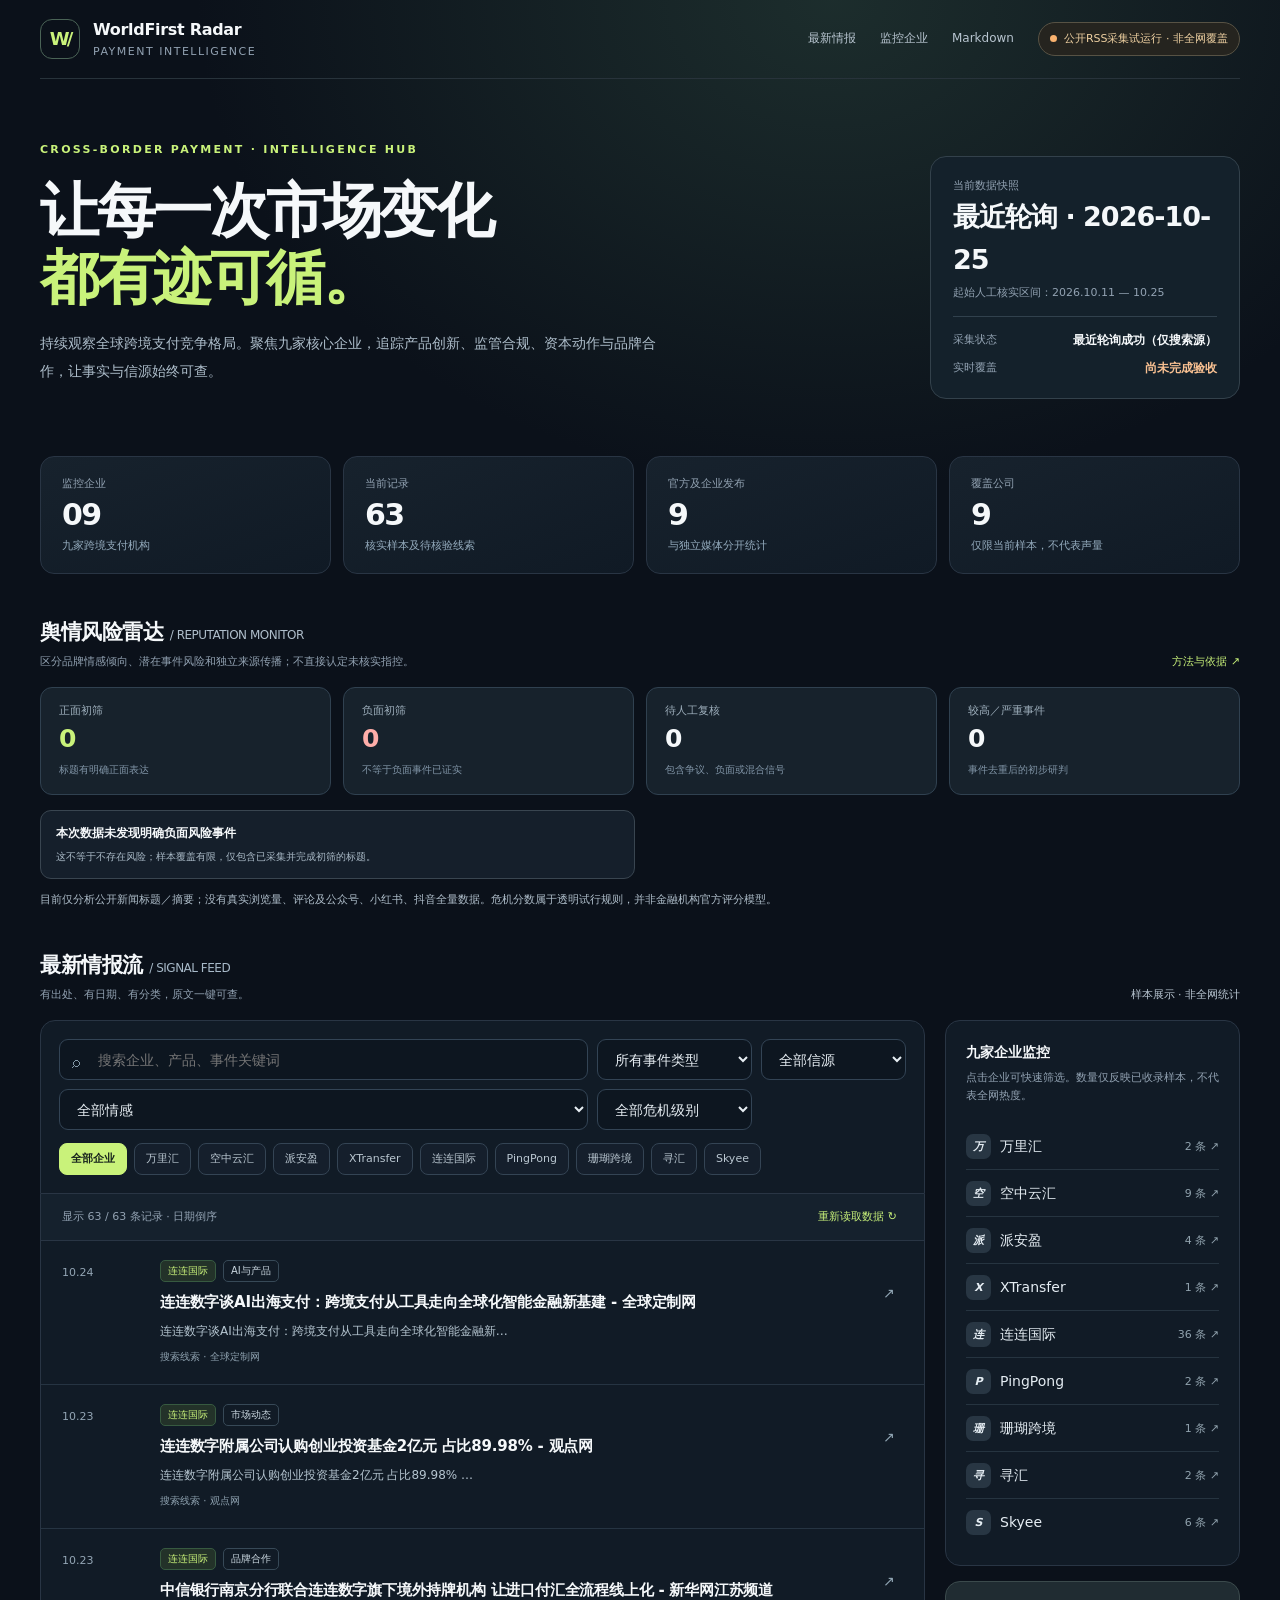
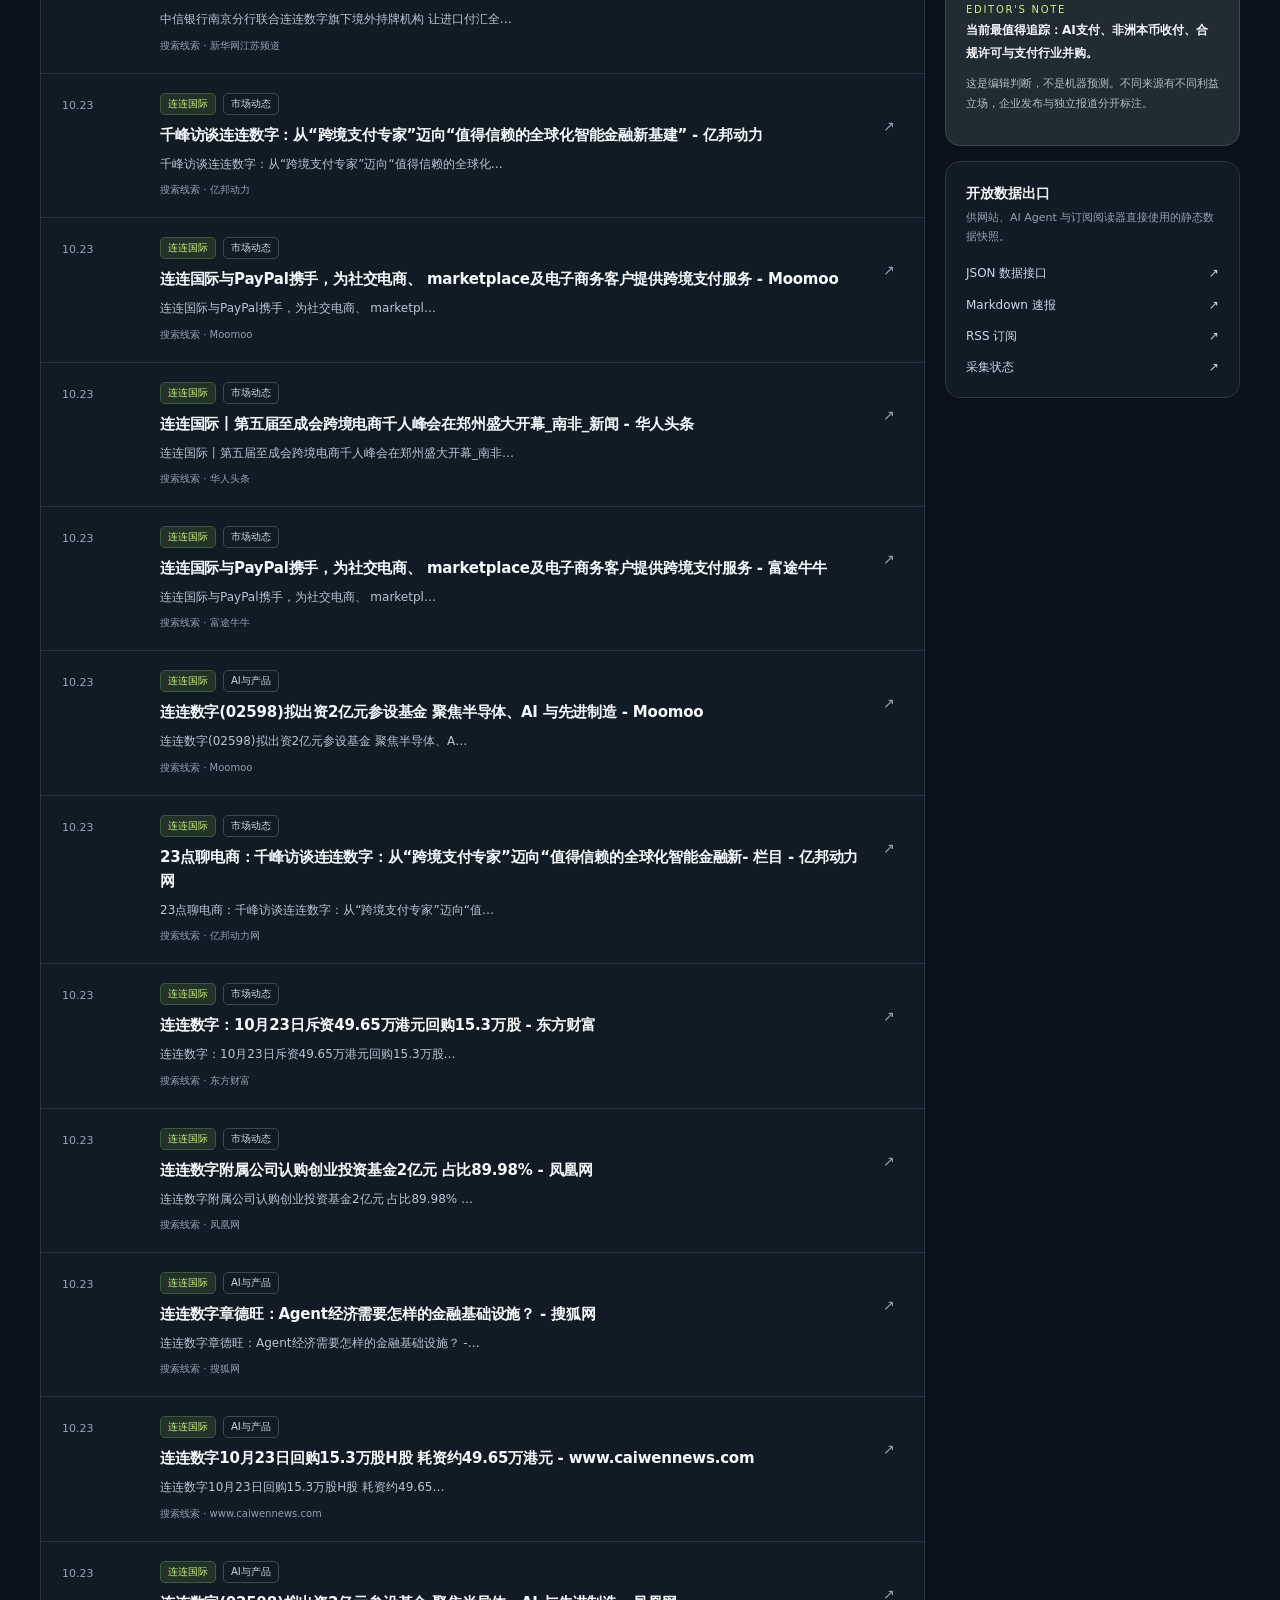
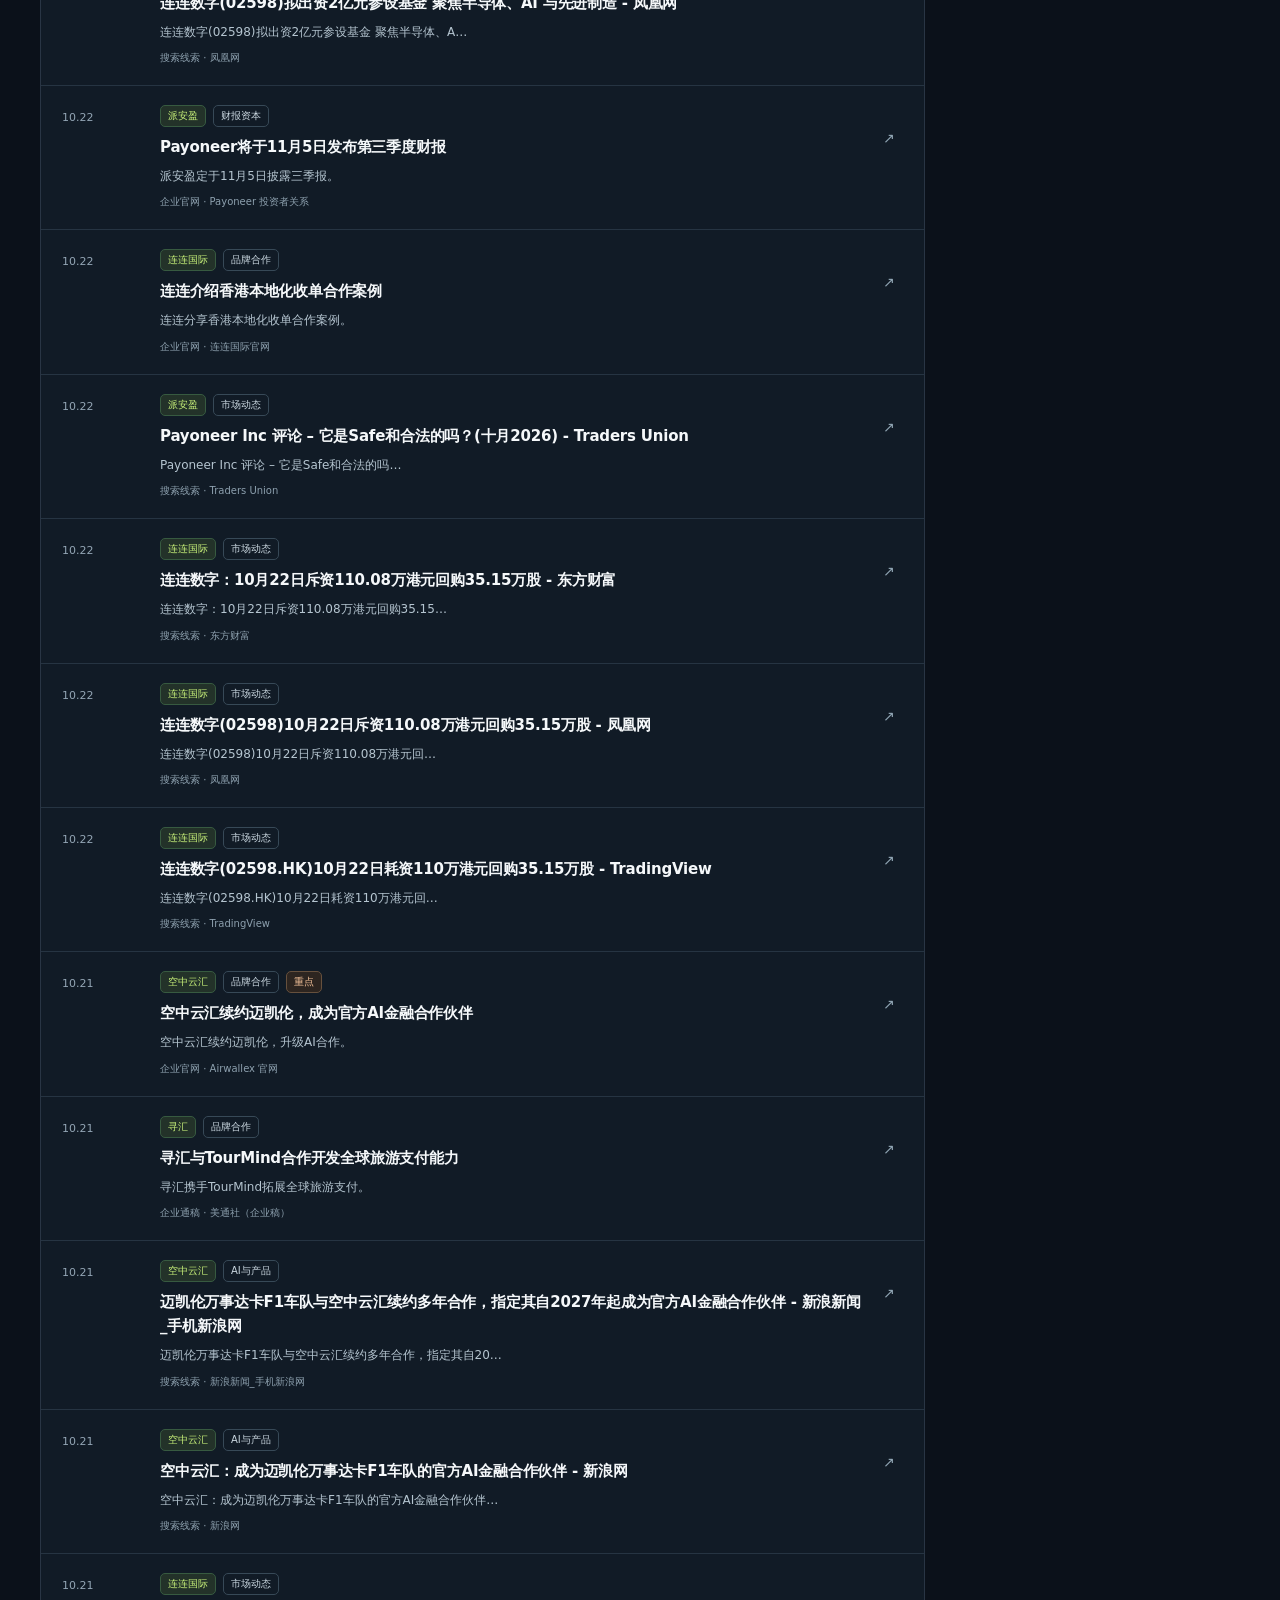
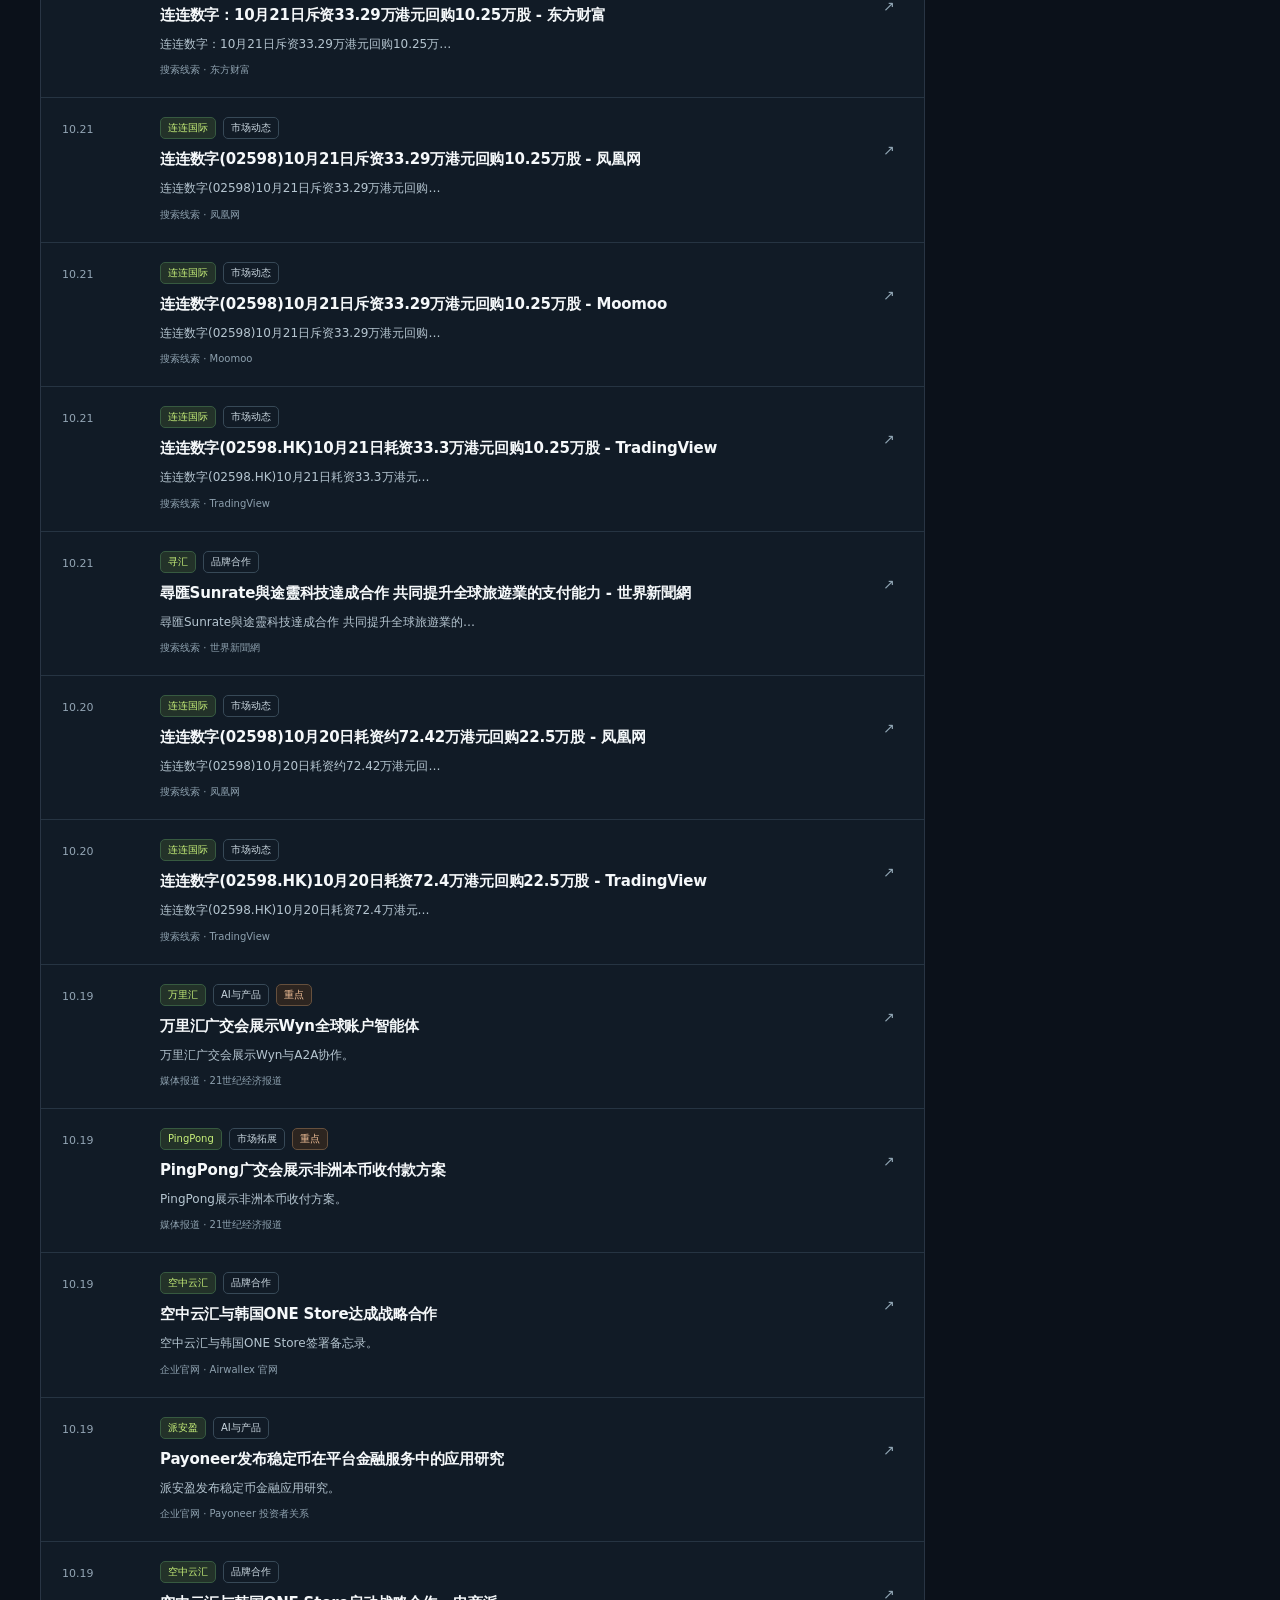
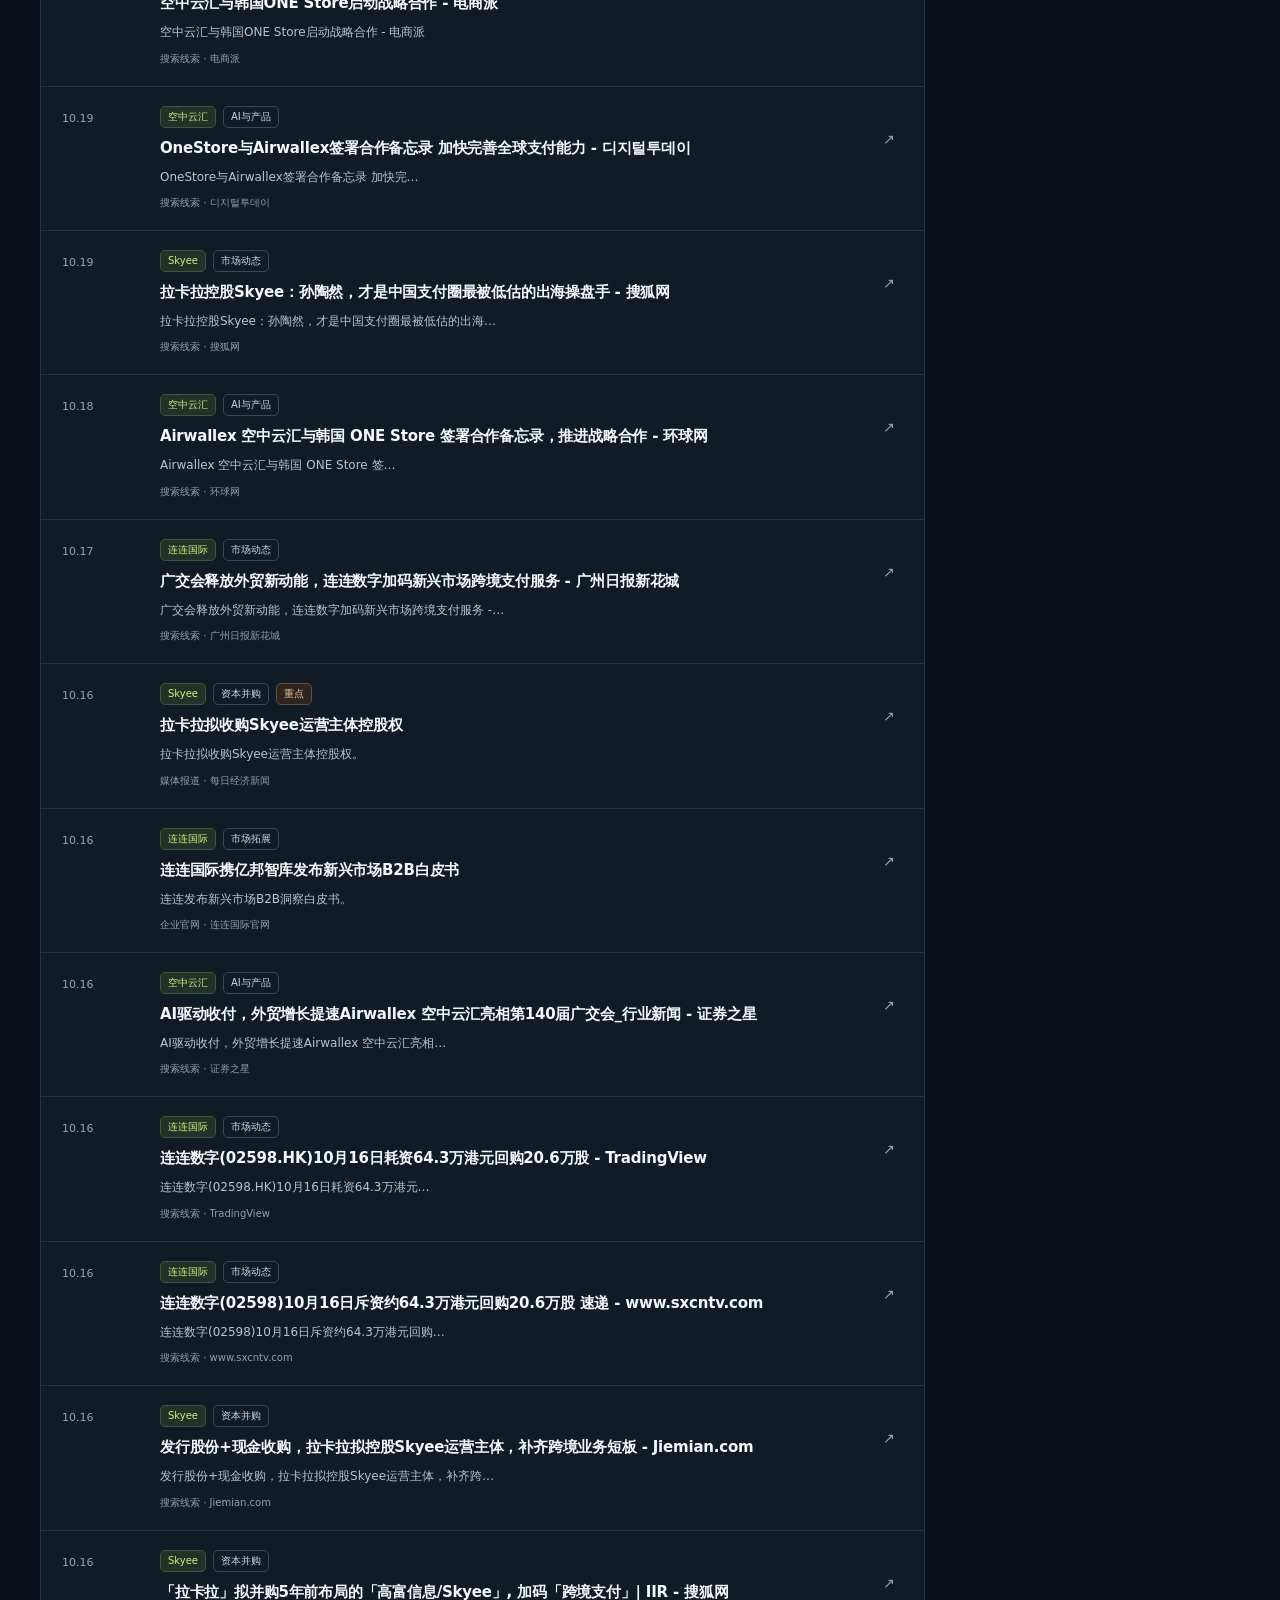
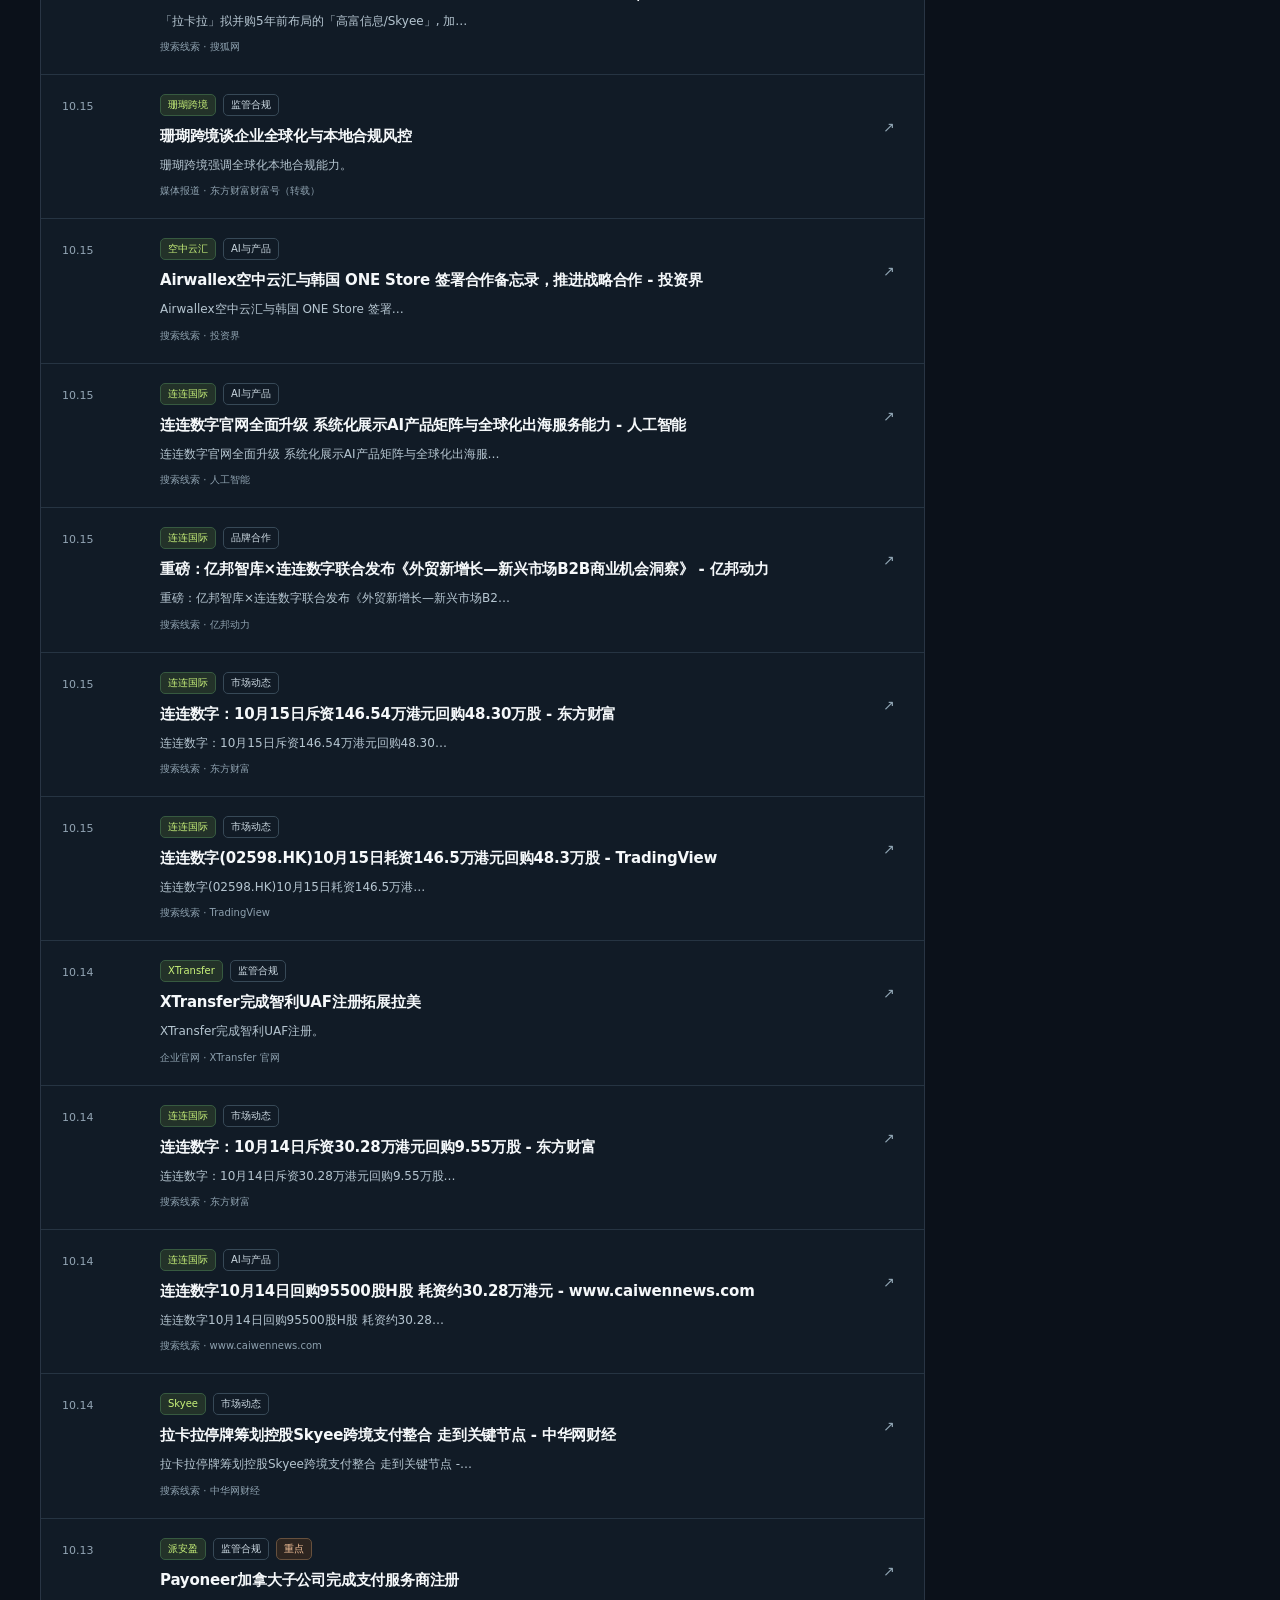
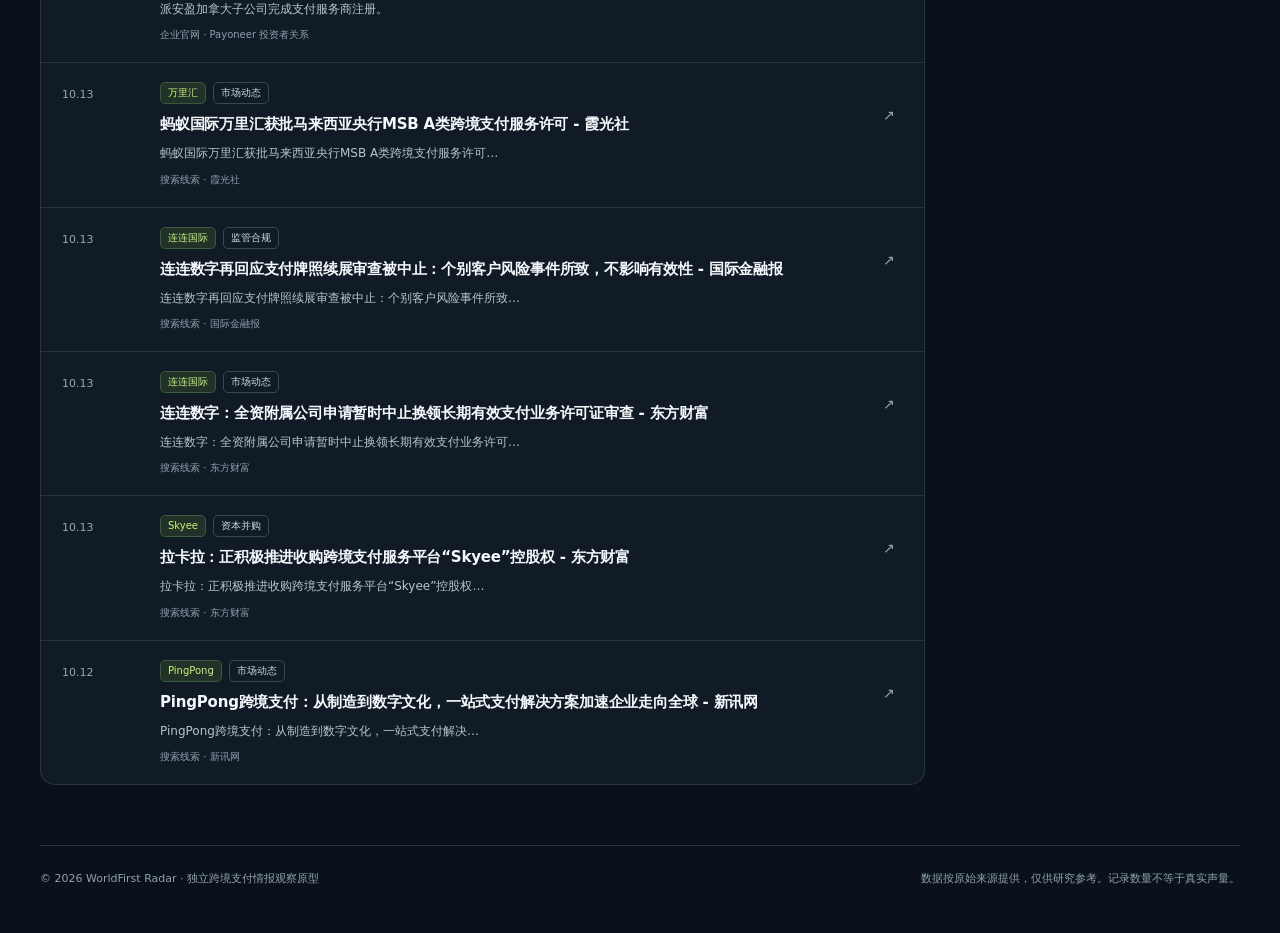
==== commit 2739d641: "feat(radar): visual reputation risk dashboard, explainable sentiment and crisis filters" ====
--- a/radar/index.html
+++ b/radar/index.html
@@ -11,18 +11,23 @@
 .sidebar{display:flex;flex-direction:column;gap:15px}.side{border-radius:15px;border:1px solid var(--stroke);background:var(--panel);padding:20px}.side h3{font-size:14px;margin:0 0 5px}.side .side-sub{margin:0 0 18px;font-size:11px;color:var(--muted);line-height:1.7}.company-list{display:grid;gap:1px}.company-button{width:100%;border:0;color:#e5edf3;background:transparent;display:flex;align-items:center;justify-content:space-between;padding:10px 0;border-bottom:1px solid #263440;text-align:left}.company-button:last-child{border:0}.company-button:hover{color:var(--accent)}.company-button span{display:flex;gap:9px;align-items:center}.initial{display:grid;place-items:center;width:25px;height:25px;background:#283643;border-radius:7px;font-size:11px;font-weight:700}.company-button small{font-size:11px;color:#91a3ae}.side-links{display:grid;gap:12px}.side-links a{font-size:12px;color:#c7d8e6;display:flex;justify-content:space-between}.side-links a:hover{color:var(--accent)}.side-news{background:#202c32;border-color:#3b4a4c}.side-news strong{font-size:12px;line-height:1.7}.side-news p{color:#aebebd;font-size:11px;line-height:1.8}.tiny-label{font-size:10px;text-transform:uppercase;letter-spacing:1.7px;color:var(--accent)}
 .foot{border-top:1px solid var(--stroke);padding:24px 0 45px;display:flex;gap:25px;justify-content:space-between;flex-wrap:wrap;color:#8ea2b3;font-size:11px}.foot a{color:#c6d5df}#refresh{border:0;background:none;color:var(--accent);font-size:11px}
 @media(max-width:1040px){.hero{grid-template-columns:1fr;gap:24px}.hero-aside{max-width:500px}.layout{grid-template-columns:1fr}.sidebar{display:grid;grid-template-columns:1fr 1fr}.side-news{grid-column:1/-1}}@media(max-width:720px){.shell{padding:0 17px}.top{height:72px}.top-right{display:none}.hero{padding:37px 0 18px}.hero h1{letter-spacing:-1.4px;font-size:36px}.metrics{grid-template-columns:repeat(2,1fr);gap:9px;margin-bottom:30px}.metric{padding:13px 15px}.metric .m-number{font-size:27px}.section-head{align-items:start}.search-row{grid-template-columns:1fr 1fr}.search{grid-column:1/-1}.feed-article{grid-template-columns:1fr 17px;gap:5px;padding:17px}.date{grid-column:1/-1;padding:0;margin-bottom:3px}.sidebar{display:flex}.toolbar{padding:12px}.feedhead{padding:12px 16px}}
+
+/* reputational-risk desk, classifier output is preliminary */
+.risk-desk{margin:0 0 39px}.risk-grid{display:grid;grid-template-columns:repeat(4,1fr);gap:12px;margin:13px 0 15px}.risk-stat{background:#17222c;border:1px solid #304150;border-radius:12px;padding:14px 18px}.risk-stat label{font-size:11px;color:#9eafbc;display:block}.risk-stat strong{font-size:25px;line-height:1.5;display:block}.risk-stat small{font-size:10px;color:#8195a7}.risk-articles{display:grid;grid-template-columns:1fr 1fr;gap:10px}.risk-item{border:1px solid #394550;background:#151f2b;border-radius:11px;padding:13px 15px}.risk-top{display:flex;justify-content:space-between;gap:7px;align-items:center;margin-bottom:7px}.risk-top small{color:#95a5b2;font-size:10px}.risk-item .risk-title{font-size:12px;line-height:1.6;font-weight:600;margin:0 0 5px}.risk-desc{font-size:10px;line-height:1.75;color:#aabac7}.sentiment{display:inline-block;font-size:10px;padding:2px 7px;border-radius:5px;background:#293540;color:#b6c9d7}.tone-positive{color:#c9f27a;background:#273a2e}.tone-negative{color:#ffb4aa;background:#392827}.tone-mixed,.tone-review{color:#efcf96;background:#3b3023}.risk-severe{color:#ffaea9;background:#41282a}.risk-high{color:#f8b58c;background:#402e28}.risk-review{color:#edc995;background:#393124}.risk-watch{color:#b9d1ff;background:#273344}.risk-none{color:#aab6c0;background:#2b3540}.risk-notice{font-size:11px;color:#afbeca;line-height:1.8;margin-top:11px}.filter-sentiment{white-space:nowrap}.risk-method{color:var(--accent);font-size:11px}
+@media(max-width:800px){.risk-grid{grid-template-columns:repeat(2,1fr)}.risk-articles{grid-template-columns:1fr}.risk-stat{padding:12px}.risk-stat strong{font-size:22px}}
 </style></head>
 <body><div class="background-glow"></div><div class="shell">
 <header class="top"><a class="brand" href="./"><span class="brand-mark">W/</span><span><strong>WorldFirst Radar</strong><small>Payment intelligence</small></span></a><div class="top-right"><a href="#feed-title">最新情报</a><a href="#coverage">监控企业</a><a href="./data/latest.md">Markdown</a><span class="top-status"><i class="dot"></i>公开RSS采集试运行 · 非全网覆盖</span></div></header>
 <section class="hero"><div><div class="eyebrow">CROSS-BORDER PAYMENT · INTELLIGENCE HUB</div><h1>让每一次市场变化<br><span>都有迹可循。</span></h1><p class="lede">持续观察全球跨境支付竞争格局。聚焦九家核心企业，追踪产品创新、监管合规、资本动作与品牌合作，让事实与信源始终可查。</p></div><aside class="hero-aside"><div class="quiet">当前数据快照</div><div class="mono" id="snapshot">2026.10.25</div><div class="sub">起始人工核实区间：2026.10.11 — 10.25</div><hr><div class="row-inline"><span class="quiet">采集状态</span><strong id="health-label">历史核实数据</strong></div><div class="row-inline" style="margin-top:9px"><span class="quiet">实时覆盖</span><strong style="color:#f9c192">尚未完成验收</strong></div></aside></section>
 <section class="metrics"><div class="metric"><div class="m-label">监控企业</div><div class="m-number">09</div><div class="m-note">九家跨境支付机构</div></div><div class="metric"><div class="m-label">当前记录</div><div class="m-number" id="metric-items">--</div><div class="m-note">核实样本及待核验线索</div></div><div class="metric"><div class="m-label">官方及企业发布</div><div class="m-number" id="metric-official">--</div><div class="m-note">与独立媒体分开统计</div></div><div class="metric"><div class="m-label">覆盖公司</div><div class="m-number" id="metric-covered">--</div><div class="m-note">仅限当前样本，不代表声量</div></div></section>
+<section class="risk-desk" id="reputation"><div class="section-head"><div><h2>舆情风险雷达 <span style="font-size:12px;font-weight:400;color:#afbecb">/ REPUTATION MONITOR</span></h2><p>区分品牌情感倾向、潜在事件风险和独立来源传播；不直接认定未核实指控。</p></div><a class="risk-method" href="https://github.com/TempleHao/Worldfirst/blob/main/radar/docs/%E8%88%86%E6%83%85%E7%A0%94%E5%88%A4%E6%96%B9%E6%B3%95%E4%B8%8E%E5%85%AC%E5%BC%80%E4%BE%9D%E6%8D%AE.md" target="_blank" rel="noopener">方法与依据 ↗</a></div><div class="risk-grid"><div class="risk-stat"><label>正面初筛</label><strong style="color:#c9f27a" id="risk-positive">—</strong><small>标题有明确正面表达</small></div><div class="risk-stat"><label>负面初筛</label><strong style="color:#ffaea9" id="risk-negative">—</strong><small>不等于负面事件已证实</small></div><div class="risk-stat"><label>待人工复核</label><strong id="risk-pending">—</strong><small>包含争议、负面或混合信号</small></div><div class="risk-stat"><label>较高／严重事件</label><strong id="risk-high">—</strong><small>事件去重后的初步研判</small></div></div><div class="risk-articles" id="risk-events"><div class="risk-item">风险分析数据读取中……</div></div><div class="risk-notice">目前仅分析公开新闻标题／摘要；没有真实浏览量、评论及公众号、小红书、抖音全量数据。危机分数属于透明试行规则，并非金融机构官方评分模型。</div></section>
 <div class="section-head"><div><h2 id="feed-title">最新情报流 <span style="color:#a7b9c8;font-size:12px;font-weight:400">/ SIGNAL FEED</span></h2><p>有出处、有日期、有分类，原文一键可查。</p></div><div class="data-note">样本展示 · 非全网统计</div></div>
-<div class="layout"><main><div class="toolbar"><div class="search-row"><label class="search"><span class="search-icon">⌕</span><input id="search" placeholder="搜索企业、产品、事件关键词" aria-label="搜索企业或事件"></label><select id="category" aria-label="事件类别"><option value="all">所有事件类型</option></select><select id="source" aria-label="信源类别"><option value="all">全部信源</option><option value="official">企业官网</option><option value="media">独立媒体</option><option value="press">企业通稿</option><option value="search">搜索线索</option></select></div><div id="company-chips" class="chips"></div></div><div class="feed"><div class="feedhead"><span id="feed-count">载入中…</span><span><button id="refresh" type="button">重新读取数据 ↻</button></span></div><div id="feed-rows"></div></div></main><aside class="sidebar"><section class="side" id="coverage"><h3>九家企业监控</h3><p class="side-sub">点击企业可快速筛选。数量仅反映已收录样本，不代表全网热度。</p><div class="company-list" id="company-list"></div></section><section class="side side-news"><div class="tiny-label">EDITOR'S NOTE</div><strong>当前最值得追踪：AI支付、非洲本币收付、合规许可与支付行业并购。</strong><p>这是编辑判断，不是机器预测。不同来源有不同利益立场，企业发布与独立报道分开标注。</p></section><section class="side"><h3>开放数据出口</h3><p class="side-sub">供网站、AI Agent 与订阅阅读器直接使用的静态数据快照。</p><div class="side-links"><a href="./data/articles.json" target="_blank" rel="noopener">JSON 数据接口 <span>↗</span></a><a href="./data/latest.md" target="_blank" rel="noopener">Markdown 速报 <span>↗</span></a><a href="./data/feed.xml" target="_blank" rel="noopener">RSS 订阅 <span>↗</span></a><a href="./data/status.json" target="_blank" rel="noopener">采集状态 <span>↗</span></a></div></section></aside></div>
+<div class="layout"><main><div class="toolbar"><div class="search-row"><label class="search"><span class="search-icon">⌕</span><input id="search" placeholder="搜索企业、产品、事件关键词" aria-label="搜索企业或事件"></label><select id="category" aria-label="事件类别"><option value="all">所有事件类型</option></select><select id="source" aria-label="信源类别"><option value="all">全部信源</option><option value="official">企业官网</option><option value="media">独立媒体</option><option value="press">企业通稿</option><option value="search">搜索线索</option></select><select id="tone" aria-label="情感倾向"><option value="all">全部情感</option><option value="正面">正面</option><option value="负面">负面</option><option value="中性">中性</option><option value="混合">混合</option><option value="待研判">待研判</option></select><select id="risk" aria-label="危机级别"><option value="all">全部危机级别</option><option value="待核验">待核验</option><option value="关注">关注</option><option value="较高">较高</option><option value="严重">严重</option><option value="一般">一般</option></select></div><div id="company-chips" class="chips"></div></div><div class="feed"><div class="feedhead"><span id="feed-count">载入中…</span><span><button id="refresh" type="button">重新读取数据 ↻</button></span></div><div id="feed-rows"></div></div></main><aside class="sidebar"><section class="side" id="coverage"><h3>九家企业监控</h3><p class="side-sub">点击企业可快速筛选。数量仅反映已收录样本，不代表全网热度。</p><div class="company-list" id="company-list"></div></section><section class="side side-news"><div class="tiny-label">EDITOR'S NOTE</div><strong>当前最值得追踪：AI支付、非洲本币收付、合规许可与支付行业并购。</strong><p>这是编辑判断，不是机器预测。不同来源有不同利益立场，企业发布与独立报道分开标注。</p></section><section class="side"><h3>开放数据出口</h3><p class="side-sub">供网站、AI Agent 与订阅阅读器直接使用的静态数据快照。</p><div class="side-links"><a href="./data/articles.json" target="_blank" rel="noopener">JSON 数据接口 <span>↗</span></a><a href="./data/latest.md" target="_blank" rel="noopener">Markdown 速报 <span>↗</span></a><a href="./data/feed.xml" target="_blank" rel="noopener">RSS 订阅 <span>↗</span></a><a href="./data/status.json" target="_blank" rel="noopener">采集状态 <span>↗</span></a></div></section></aside></div>
 <footer class="foot"><div>© 2026 WorldFirst Radar · 独立跨境支付情报观察原型</div><div>数据按原始来源提供，仅供研究参考。记录数量不等于真实声量。</div></footer></div>
 <script type="application/json" id="seed">{"companies":{"worldfirst":"万里汇","airwallex":"空中云汇","payoneer":"派安盈","xtransfer":"XTransfer","lianlian":"连连国际","pingpong":"PingPong","coral":"珊瑚跨境","sunrate":"寻汇","skyee":"Skyee"},"items":[{"id":"payoneer-20261022","company":"payoneer","date":"2026-10-22","title":"Payoneer将于11月5日发布第三季度财报","summary":"派安盈定于11月5日披露三季报。","category":"财报资本","priority":"normal","source":"Payoneer 投资者关系","source_type":"official","url":"https://investor.payoneer.com/news-events/news-releases","status":"verified"},{"id":"lianlian-20261022","company":"lianlian","date":"2026-10-22","title":"连连介绍香港本地化收单合作案例","summary":"连连分享香港本地化收单合作案例。","category":"品牌合作","priority":"normal","source":"连连国际官网","source_type":"official","url":"https://global.lianlianpay.com/news.html","status":"verified"},{"id":"airwallex-20261021","company":"airwallex","date":"2026-10-21","title":"空中云汇续约迈凯伦，成为官方AI金融合作伙伴","summary":"空中云汇续约迈凯伦，升级AI合作。","category":"品牌合作","priority":"high","source":"Airwallex 官网","source_type":"official","url":"https://www.airwallex.com/cn/newsroom/f1-2027-ai","status":"verified"},{"id":"sunrate-20261021","company":"sunrate","date":"2026-10-21","title":"寻汇与TourMind合作开发全球旅游支付能力","summary":"寻汇携手TourMind拓展全球旅游支付。","category":"品牌合作","priority":"normal","source":"美通社（企业稿）","source_type":"press","url":"https://www.prnewswire.com/in/news-releases/sunrate-and-tourmind-partner-to-enhance-payment-capabilities-for-the-global-travel-industry-302913010.html","status":"verified"},{"id":"worldfirst-20261019","company":"worldfirst","date":"2026-10-19","title":"万里汇广交会展示Wyn全球账户智能体","summary":"万里汇广交会展示Wyn与A2A协作。","category":"AI与产品","priority":"high","source":"21世纪经济报道","source_type":"media","url":"https://m.21jingji.com/article/20261019/herald/d89b3011654b0b62824d52f22a7c039b_zaker.html","status":"verified"},{"id":"pingpong-20261019","company":"pingpong","date":"2026-10-19","title":"PingPong广交会展示非洲本币收付款方案","summary":"PingPong展示非洲本币收付方案。","category":"市场拓展","priority":"high","source":"21世纪经济报道","source_type":"media","url":"https://m.21jingji.com/article/20261019/herald/d89b3011654b0b62824d52f22a7c039b_zaker.html","status":"verified"},{"id":"airwallex-20261019","company":"airwallex","date":"2026-10-19","title":"空中云汇与韩国ONE Store达成战略合作","summary":"空中云汇与韩国ONE Store签署备忘录。","category":"品牌合作","priority":"normal","source":"Airwallex 官网","source_type":"official","url":"https://www.airwallex.com/cn/newsroom/airwallex-one-store","status":"verified"},{"id":"payoneer-20261019","company":"payoneer","date":"2026-10-19","title":"Payoneer发布稳定币在平台金融服务中的应用研究","summary":"派安盈发布稳定币金融应用研究。","category":"AI与产品","priority":"normal","source":"Payoneer 投资者关系","source_type":"official","url":"https://investor.payoneer.com/news-events/news-releases","status":"verified"},{"id":"skyee-20261016","company":"skyee","date":"2026-10-16","title":"拉卡拉拟收购Skyee运营主体控股权","summary":"拉卡拉拟收购Skyee运营主体控股权。","category":"资本并购","priority":"high","source":"每日经济新闻","source_type":"media","url":"https://www.nbd.com.cn/articles/2026-10-16/4607146.html","status":"verified"},{"id":"lianlian-20261016","company":"lianlian","date":"2026-10-16","title":"连连国际携亿邦智库发布新兴市场B2B白皮书","summary":"连连发布新兴市场B2B洞察白皮书。","category":"市场拓展","priority":"normal","source":"连连国际官网","source_type":"official","url":"https://global.lianlianpay.com/article/MTU5OTgzLDhkNQ.html","status":"verified"},{"id":"coral-20261015","company":"coral","date":"2026-10-15","title":"珊瑚跨境谈企业全球化与本地合规风控","summary":"珊瑚跨境强调全球化本地合规能力。","category":"监管合规","priority":"normal","source":"东方财富财富号（转载）","source_type":"media","url":"https://caifuhao.eastmoney.com/news/20261015114000776912970","status":"verified"},{"id":"xtransfer-20261014","company":"xtransfer","date":"2026-10-14","title":"XTransfer完成智利UAF注册拓展拉美","summary":"XTransfer完成智利UAF注册。","category":"监管合规","priority":"normal","source":"XTransfer 官网","source_type":"official","url":"https://www.xtransfer.com/newsroom/xtransfer-chile-uaf-registration","status":"verified"},{"id":"payoneer-20261013","company":"payoneer","date":"2026-10-13","title":"Payoneer加拿大子公司完成支付服务商注册","summary":"派安盈加拿大子公司完成支付服务商注册。","category":"监管合规","priority":"high","source":"Payoneer 投资者关系","source_type":"official","url":"https://investor.payoneer.com/news-releases/news-release-details/payoneer-canada-registers-payment-service-provider-further","status":"verified"}]}</script>
 <script>
 (function(){
-var seed=JSON.parse(document.getElementById('seed').textContent);var state={data:seed,company:'all',category:'all',source:'all',query:''};
+var seed=JSON.parse(document.getElementById('seed').textContent);var state={data:seed,company:'all',category:'all',source:'all',tone:'all',risk:'all',rep:null,query:''};
 var el=function(x){return document.getElementById(x);};var types={official:'企业官网',media:'媒体报道',press:'企业通稿',search:'搜索线索'};
 function safe(str){return String(str==null?'':str).replace(/[&<>"']/g,function(c){return {'&':'&amp;','<':'&lt;','>':'&gt;','"':'&quot;',"'":'&#39;'}[c]})}
 function choose(v){state.company=v;render()}
@@ -35,12 +40,32 @@
  el('company-chips').querySelectorAll('[data-brand]').forEach(function(btn){btn.onclick=function(){choose(btn.dataset.brand)}})
  el('company-list').innerHTML=Object.keys(companies).map(function(k){var n=all.filter(function(i){return i.company===k}).length;return '<button class="company-button" data-brand="'+safe(k)+'"><span><i class="initial">'+safe(companies[k].slice(0,1))+'</i>'+safe(companies[k])+'</span><small>'+n+' 条 ↗</small></button>'}).join('');
  el('company-list').querySelectorAll('[data-brand]').forEach(function(btn){btn.onclick=function(){choose(btn.dataset.brand);document.getElementById('feed-title').scrollIntoView({behavior:'smooth'})}})
- var q=state.query.trim().toLowerCase();var shown=all.filter(function(a){return (state.company==='all'||a.company===state.company)&&(state.category==='all'||a.category===state.category)&&(state.source==='all'||a.source_type===state.source)&&(!q||[a.title,a.summary,a.source,a.category,companies[a.company]].join(' ').toLowerCase().includes(q))}).sort(function(a,b){return b.date.localeCompare(a.date)});
+ var q=state.query.trim().toLowerCase();var shown=all.filter(function(a){return (state.company==='all'||a.company===state.company)&&(state.category==='all'||a.category===state.category)&&(state.source==='all'||a.source_type===state.source)&&(state.tone==='all'||(a.sentiment&&a.sentiment.label)===state.tone)&&(state.risk==='all'||(a.crisis&&a.crisis.level)===state.risk)&&(!q||[a.title,a.summary,a.source,a.category,companies[a.company]].join(' ').toLowerCase().includes(q))}).sort(function(a,b){return b.date.localeCompare(a.date)});
  el('feed-count').textContent='显示 '+shown.length+' / '+all.length+' 条记录 · 日期倒序';
- el('feed-rows').innerHTML=shown.length?shown.map(function(a){var dt=a.date.slice(5).replace('-','.');var src=types[a.source_type]||'信息线索';return '<a class="feed-article" href="'+safe(a.url)+'" target="_blank" rel="noopener noreferrer"><div class="date">'+safe(dt)+'</div><div><div class="tag-row"><span class="tag company">'+safe(companies[a.company]||a.company)+'</span><span class="tag">'+safe(a.category)+'</span>'+(a.priority==='high'?'<span class="tag priority">重点</span>':'')+'</div><h3>'+safe(a.title)+'</h3><p>'+safe(a.summary)+'</p><div class="origin">'+safe(src)+' · '+safe(a.source)+'</div></div><span class="arrow">↗</span></a>'}).join(''):'<div class="empty">没有匹配的消息。可调整企业、事件类别或搜索词。</div>';
+ renderRisk();
+ el('feed-rows').innerHTML=shown.length?shown.map(function(a){var dt=a.date.slice(5).replace('-','.');var src=types[a.source_type]||'信息线索';return '<a class="feed-article" href="'+safe(a.url)+'" target="_blank" rel="noopener noreferrer"><div class="date">'+safe(dt)+'</div><div><div class="tag-row"><span class="tag company">'+safe(companies[a.company]||a.company)+'</span><span class="tag">'+safe(a.category)+'</span>'+(a.priority==='high'?'<span class="tag priority">重点</span>':'')+(a.sentiment?'<span class="sentiment tone-'+({ '正面':'positive','负面':'negative','混合':'mixed','待研判':'review'}[a.sentiment.label]||'neutral')+'" title="'+safe(a.sentiment.reasons.join('；'))+'">'+safe(a.sentiment.label)+'</span>':'')+(a.crisis&&a.crisis.level!=='一般'?'<span class="sentiment '+({'严重':'risk-severe','较高':'risk-high','待核验':'risk-review','关注':'risk-watch'}[a.crisis.level]||'risk-none')+'" title="'+safe(a.crisis.rationale)+'">风险：'+safe(a.crisis.level)+'</span>':'')+'</div><h3>'+safe(a.title)+'</h3><p>'+safe(a.summary)+'</p><div class="origin">'+safe(src)+' · '+safe(a.source)+'</div></div><span class="arrow">↗</span></a>'}).join(''):'<div class="empty">没有匹配的消息。可调整企业、事件类别或搜索词。</div>';
 }
-el('search').addEventListener('input',function(e){state.query=e.target.value;render()});el('category').addEventListener('change',function(e){state.category=e.target.value;render()});el('source').addEventListener('change',function(e){state.source=e.target.value;render()});
-async function load(){try{var r=await fetch('./data/articles.json?ts='+Date.now(),{cache:'no-store'});if(r.ok){var d=await r.json();if(Array.isArray(d.items)&&d.companies){state.data=d;render()}}}catch(e){}try{var t=await fetch('./data/status.json?ts='+Date.now(),{cache:'no-store'});if(t.ok){var s=await t.json();el('health-label').textContent=s.latest_outcome==='ok'?'最近轮询成功（仅搜索源）':s.latest_outcome==='failed'?'最近轮询失败':'历史核实数据';if(s.last_attempt_at)el('snapshot').textContent='最近轮询 · '+String(s.last_attempt_at).slice(0,10)}}catch(e){}}
+
+function renderRisk(){
+ var all=state.data.items||[];var brand=state.company;var list=all.filter(function(a){return brand==='all'||a.company===brand});
+ el('risk-positive').textContent=list.filter(function(a){return a.sentiment&&a.sentiment.label==='正面'}).length;
+ el('risk-negative').textContent=list.filter(function(a){return a.sentiment&&a.sentiment.label==='负面'}).length;
+ el('risk-pending').textContent=list.filter(function(a){return a.sentiment&&a.sentiment.requires_review}).length;
+ var events=(state.rep&&state.rep.events||[]).filter(function(e){return brand==='all'||e.company===brand});
+ el('risk-high').textContent=events.filter(function(e){return e.risk_level==='较高'||e.risk_level==='严重'}).length;
+ var relevant=events.filter(function(e){return e.risk_score>0}).sort(function(a,b){return b.risk_score-a.risk_score||b.date.localeCompare(a.date)}).slice(0,4);
+ if(!relevant.length){el('risk-events').innerHTML='<div class="risk-item"><div class="risk-title">本次数据未发现明确负面风险事件</div><div class="risk-desc">这不等于不存在风险；样本覆盖有限，仅包含已采集并完成初筛的标题。</div></div>';return}
+ var names=state.data.companies||{};
+ el('risk-events').innerHTML=relevant.map(function(e){
+   var label={'严重':'risk-severe','较高':'risk-high','关注':'risk-watch','待核验':'risk-review'}[e.risk_level]||'risk-none';
+   var first=list.find(function(a){return e.items.indexOf(a.id)>=0})||all.find(function(a){return e.items.indexOf(a.id)>=0});
+   var link=first?first.url:'#';
+   return '<div class="risk-item"><div class="risk-top"><span class="sentiment '+label+'">'+safe(e.risk_level)+' · 潜在影响 '+e.risk_score+'/100</span><small>'+safe(names[e.company]||e.company)+' · '+safe(e.date)+'</small></div><p class="risk-title">'+safe(e.headline)+'</p><div class="risk-desc">'+safe(e.reason)+'。可识别不同发布方 '+e.independent_publishers+' 家；同事件 '+e.mention_count+' 条线索。<a href="'+safe(link)+'" target="_blank" rel="noopener noreferrer" style="color:#c9f27a">查原文 ↗</a></div></div>'
+ }).join('')
+}
+
+el('search').addEventListener('input',function(e){state.query=e.target.value;render()});el('category').addEventListener('change',function(e){state.category=e.target.value;render()});el('source').addEventListener('change',function(e){state.source=e.target.value;render()});el('tone').addEventListener('change',function(e){state.tone=e.target.value;render()});el('risk').addEventListener('change',function(e){state.risk=e.target.value;render()});
+async function load(){try{var rr=await fetch('./data/reputation.json?ts='+Date.now(),{cache:'no-store'});if(rr.ok){state.rep=await rr.json()}}catch(e){}try{var r=await fetch('./data/articles.json?ts='+Date.now(),{cache:'no-store'});if(r.ok){var d=await r.json();if(Array.isArray(d.items)&&d.companies){state.data=d;render()}}}catch(e){}try{var t=await fetch('./data/status.json?ts='+Date.now(),{cache:'no-store'});if(t.ok){var s=await t.json();el('health-label').textContent=s.latest_outcome==='ok'?'最近轮询成功（仅搜索源）':s.latest_outcome==='failed'?'最近轮询失败':'历史核实数据';if(s.last_attempt_at)el('snapshot').textContent='最近轮询 · '+String(s.last_attempt_at).slice(0,10)}}catch(e){}}
 el('refresh').onclick=load;render();load();
 })();
 </script></body></html>
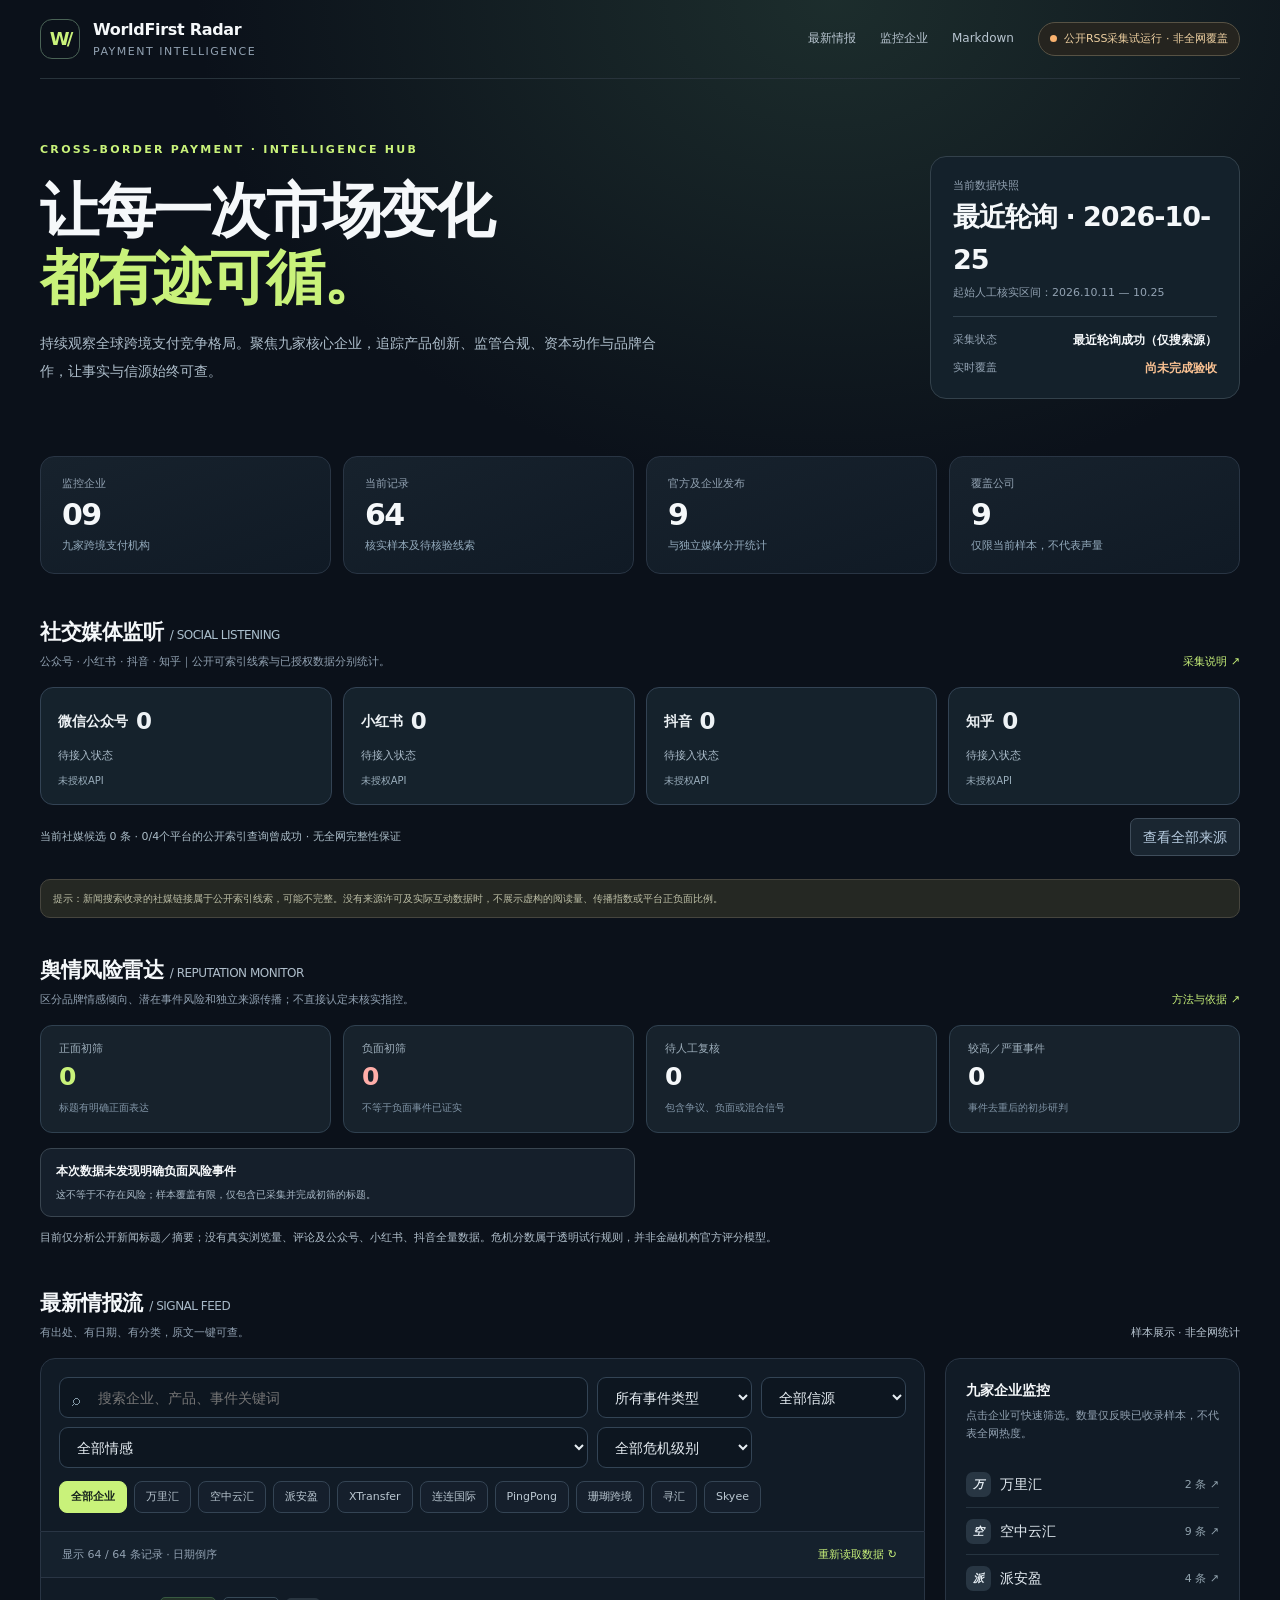
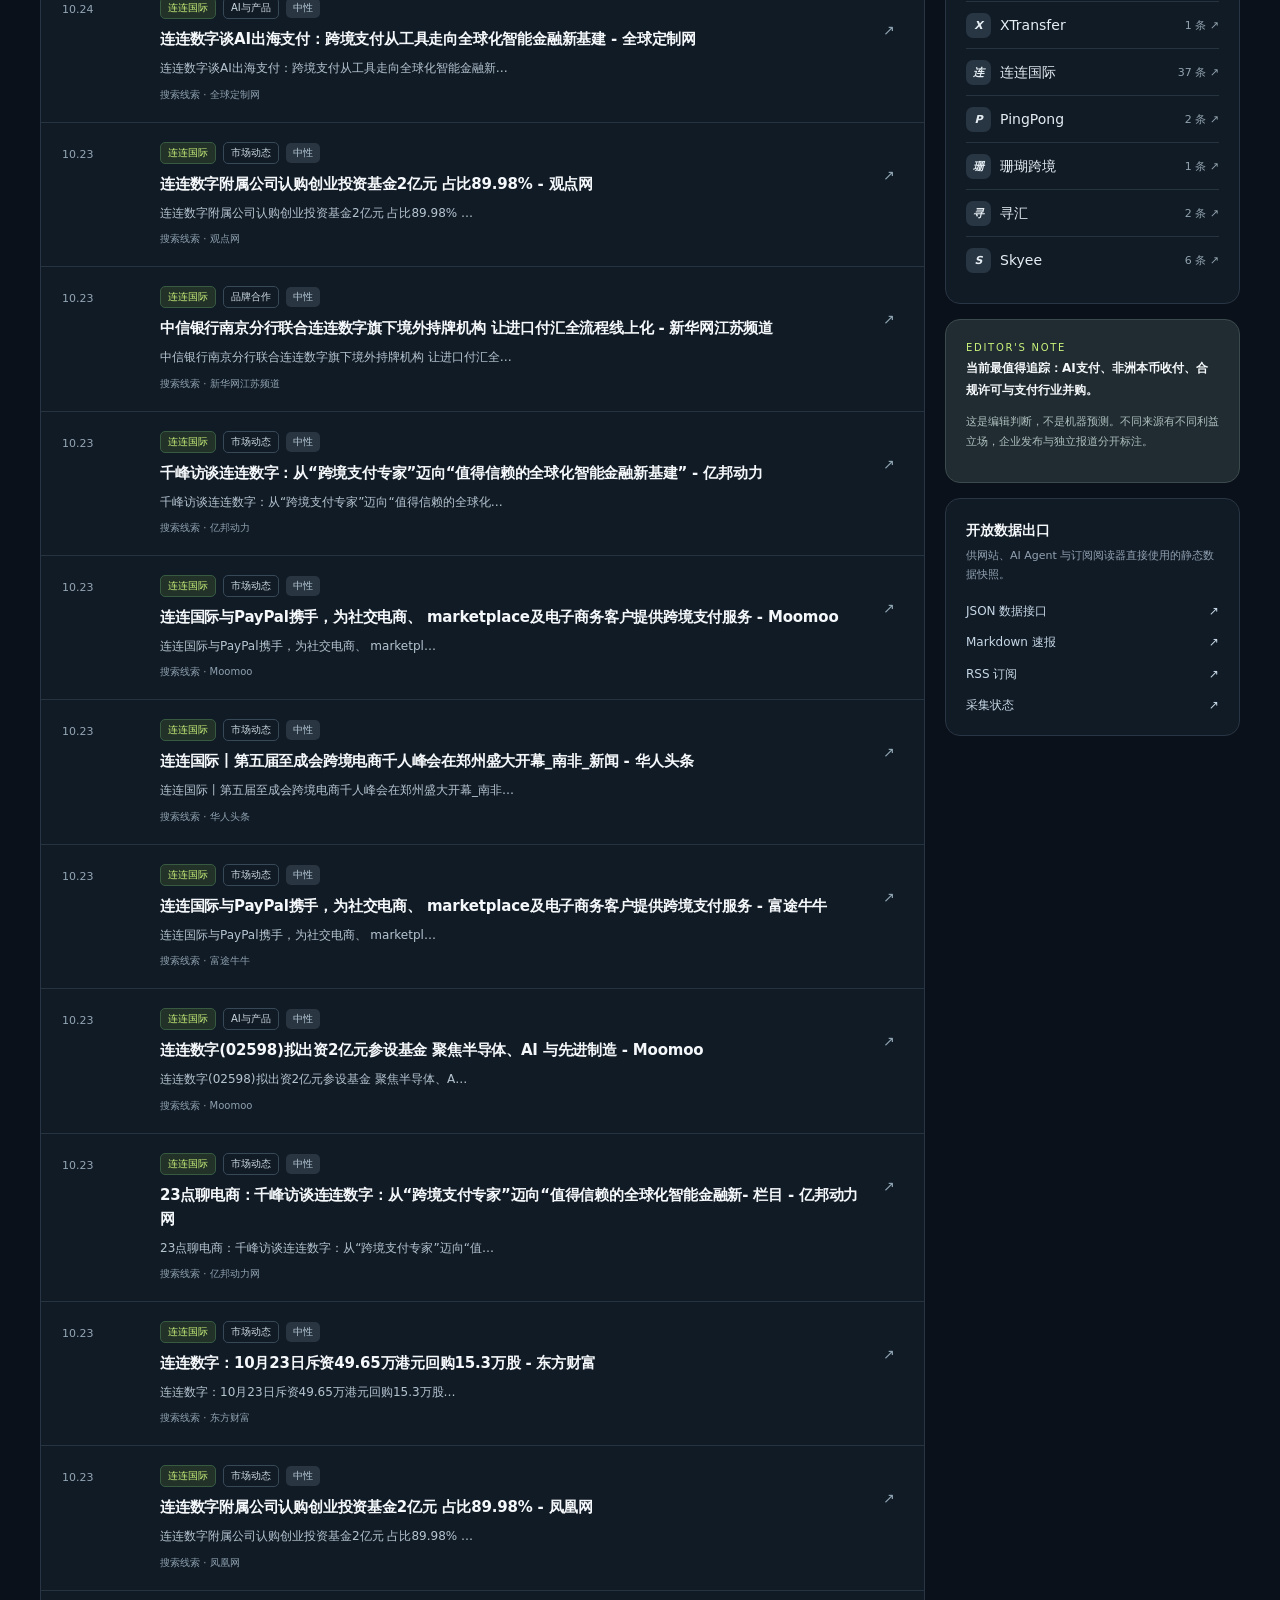
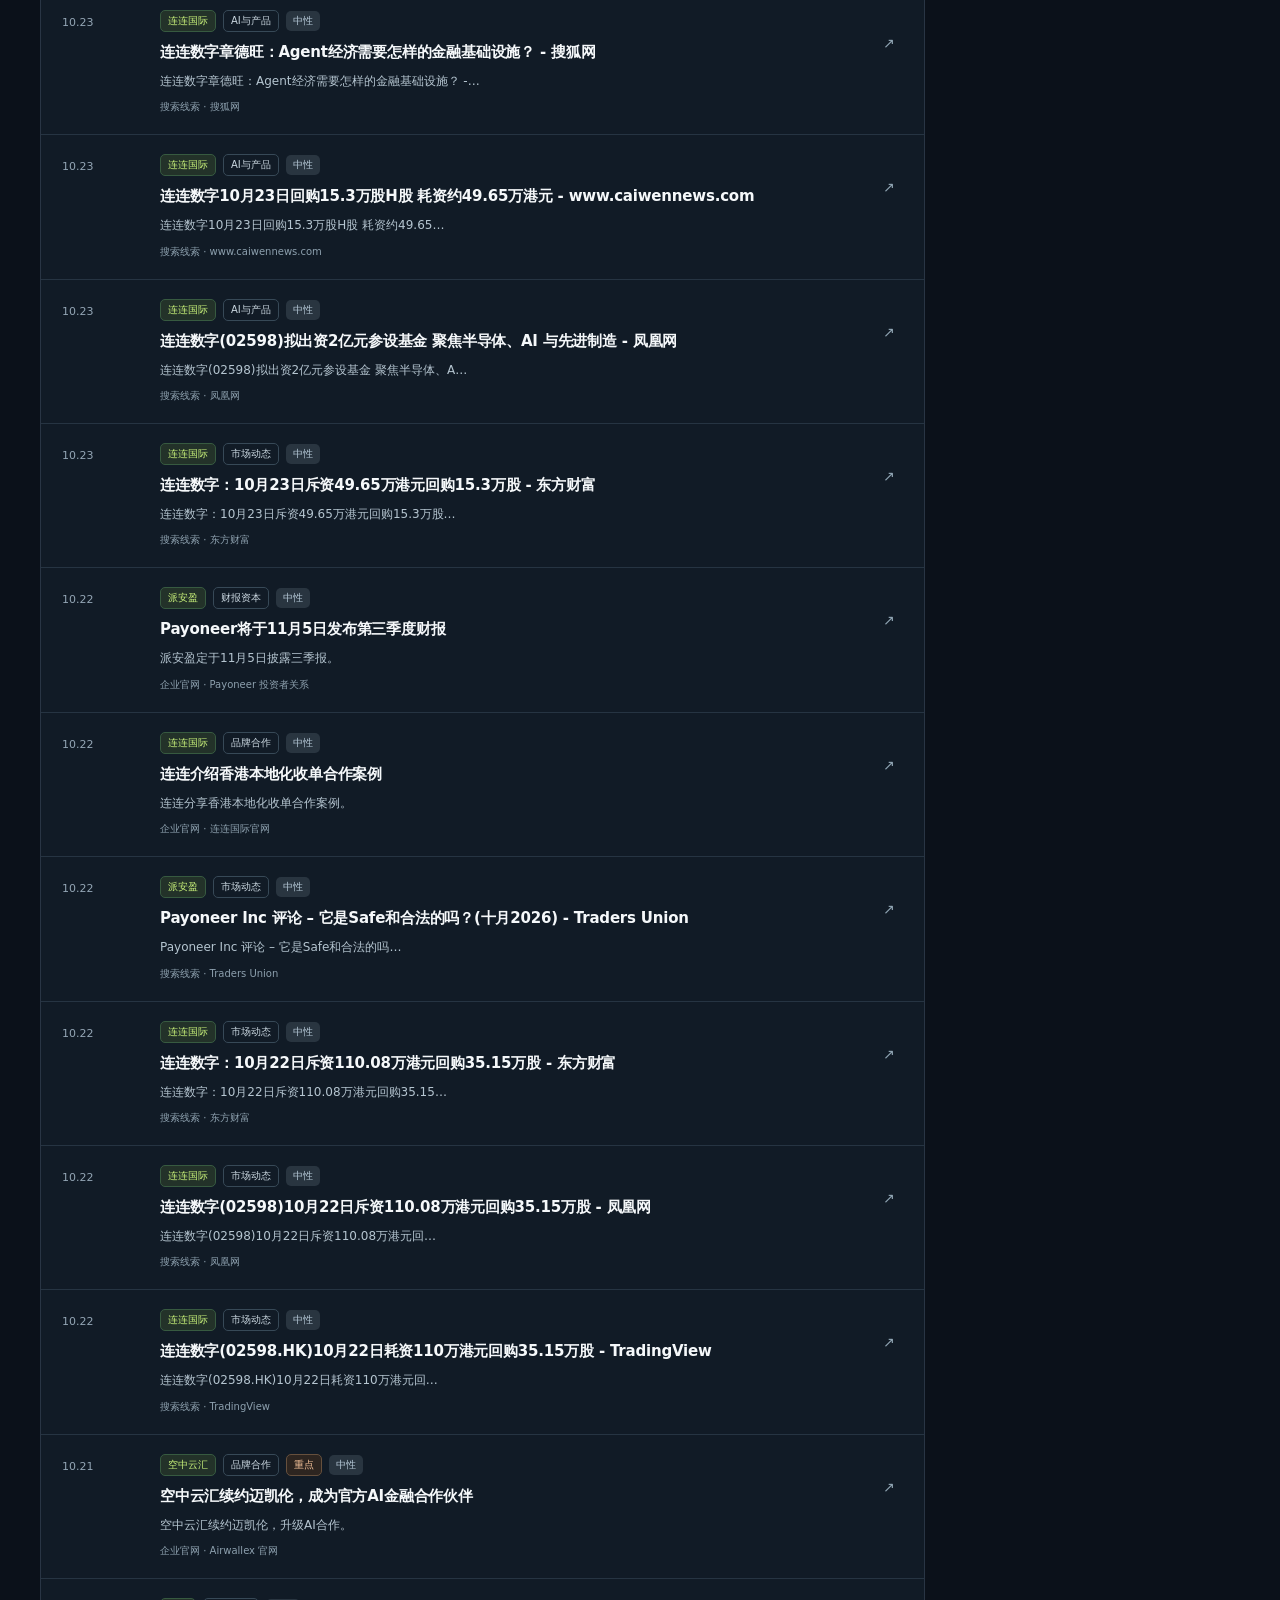
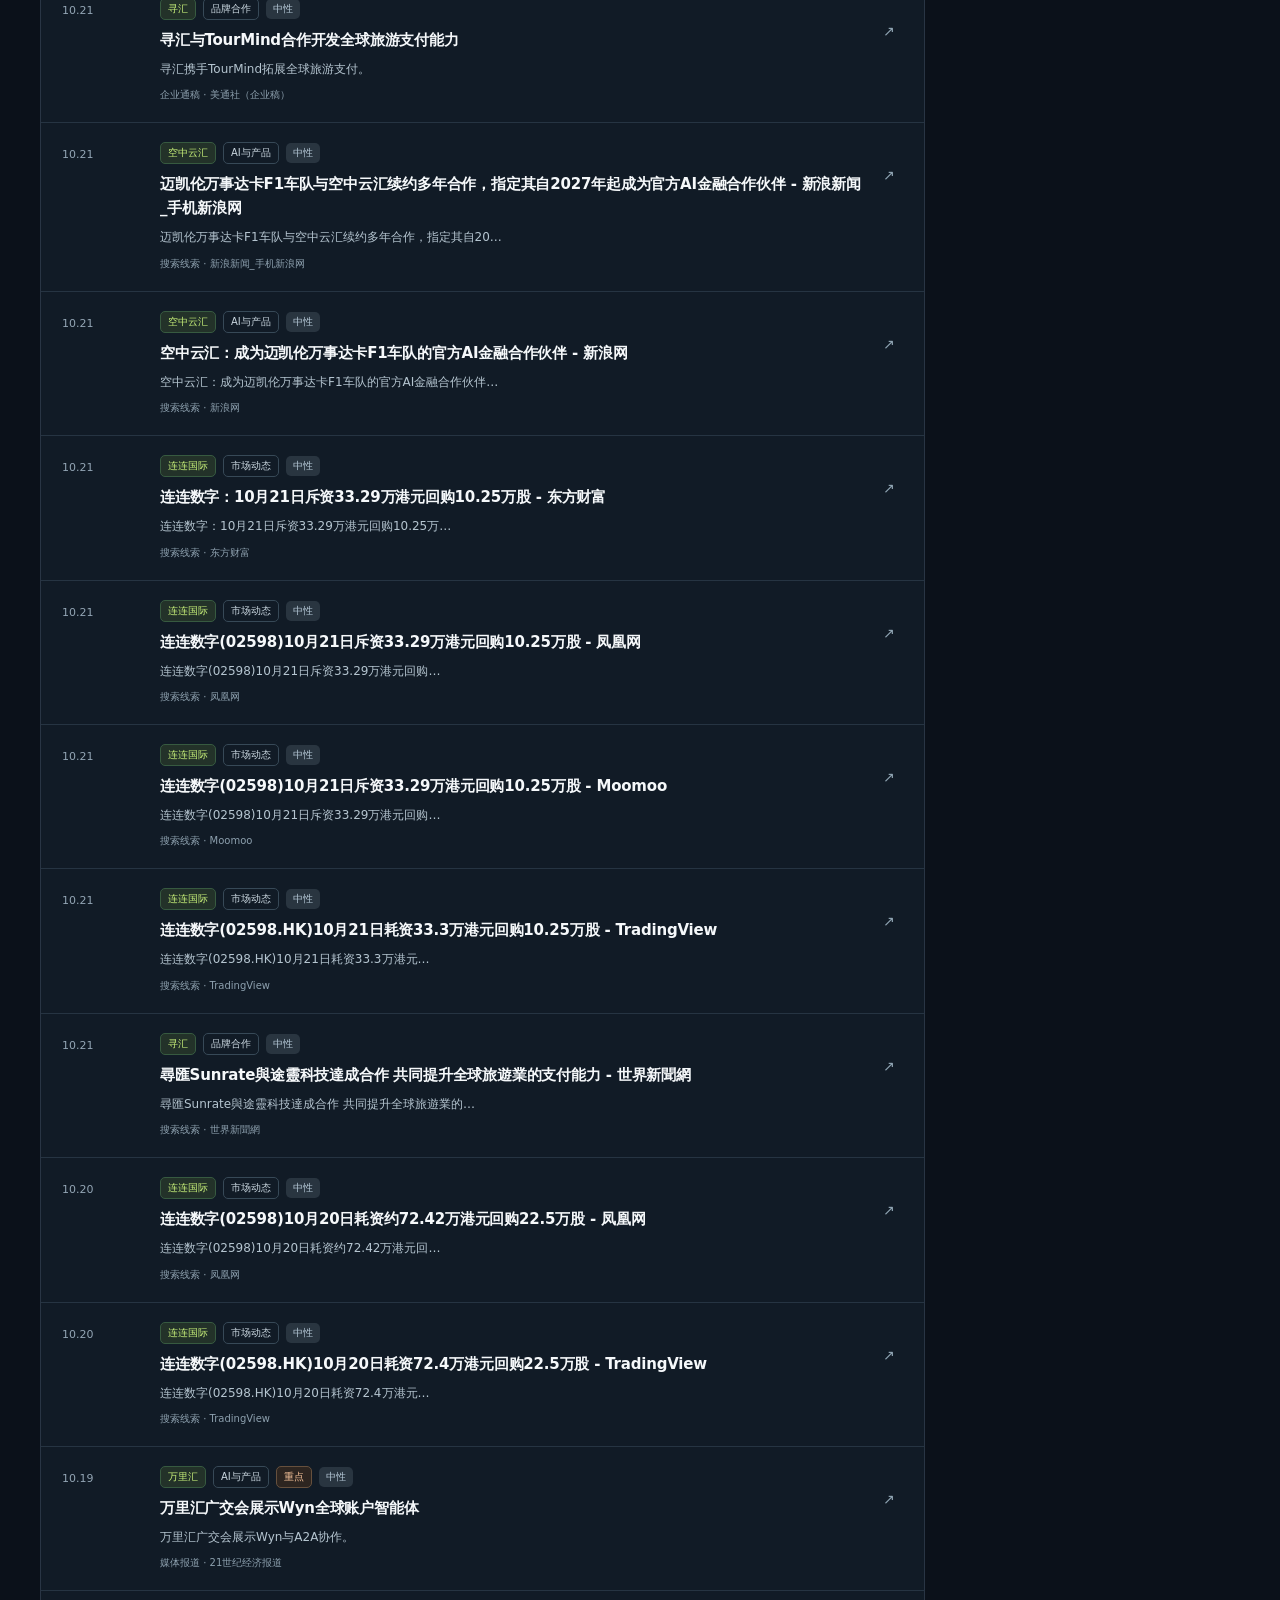
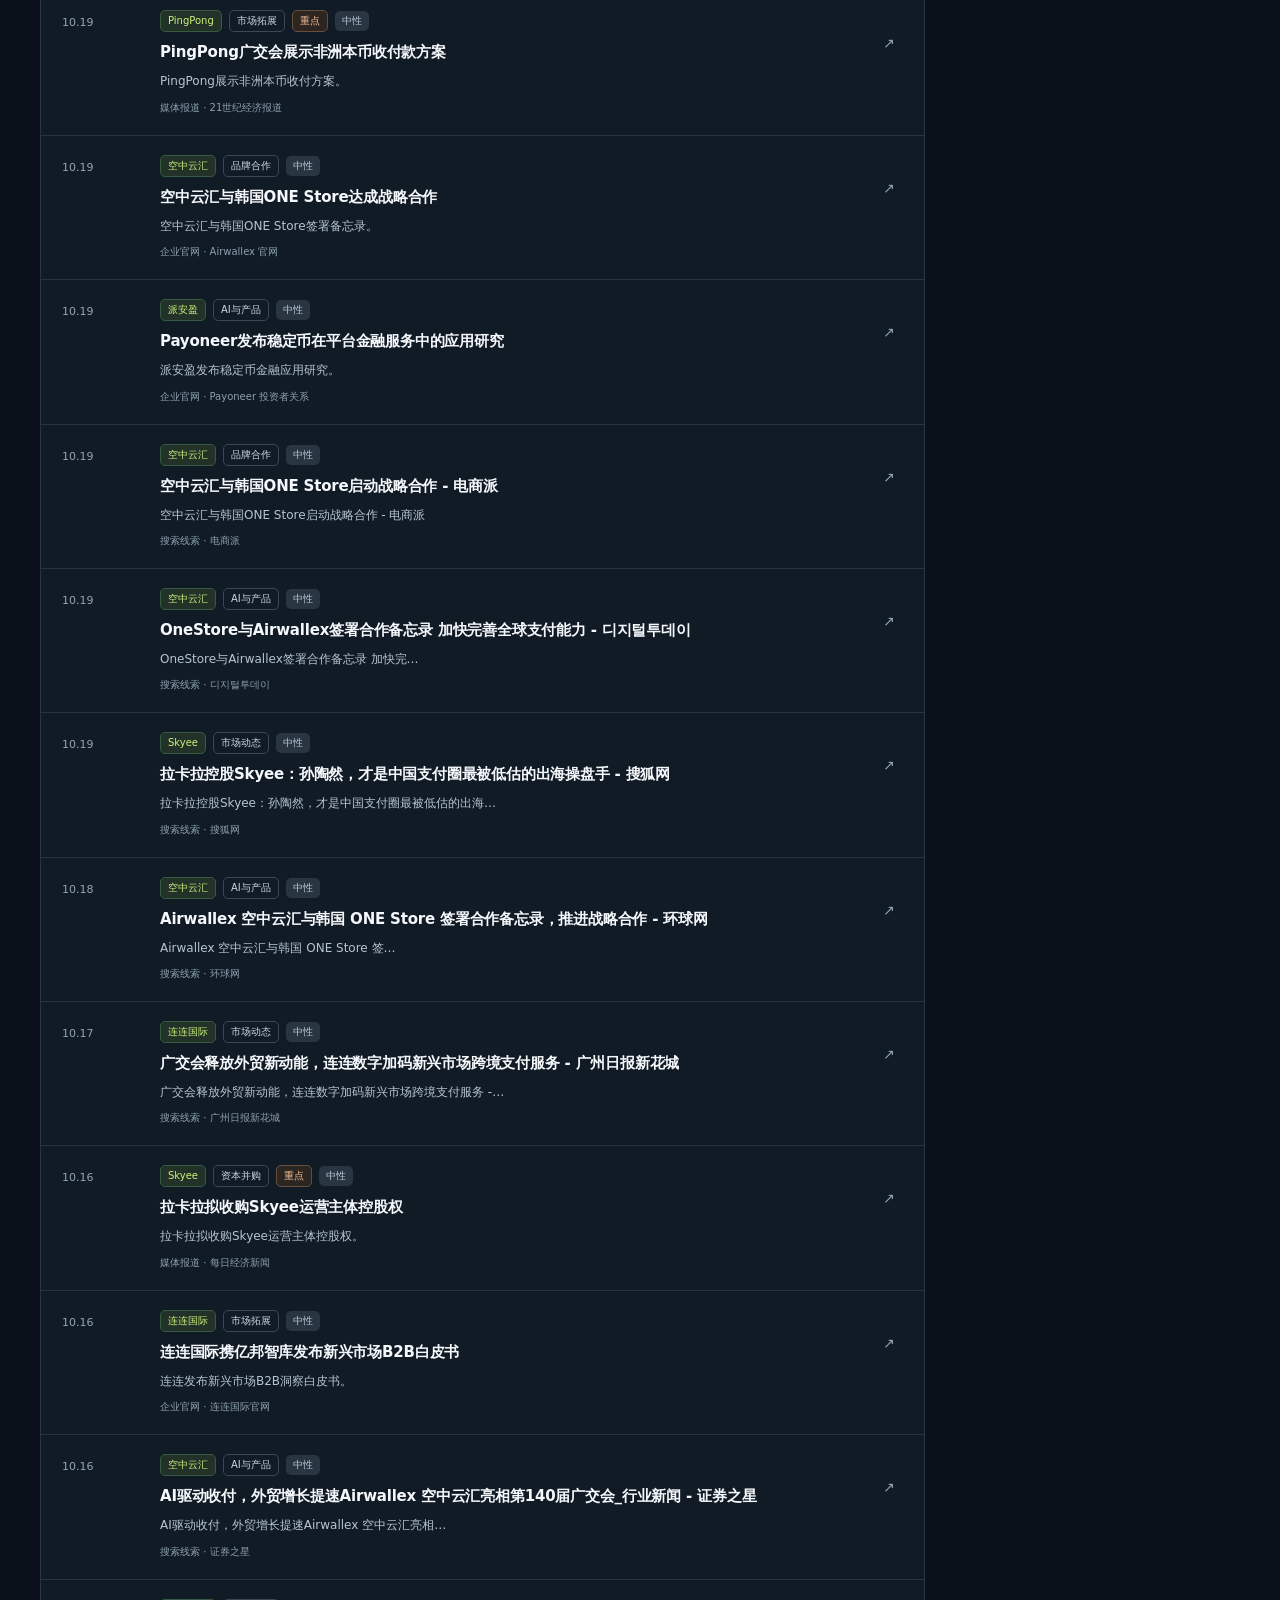
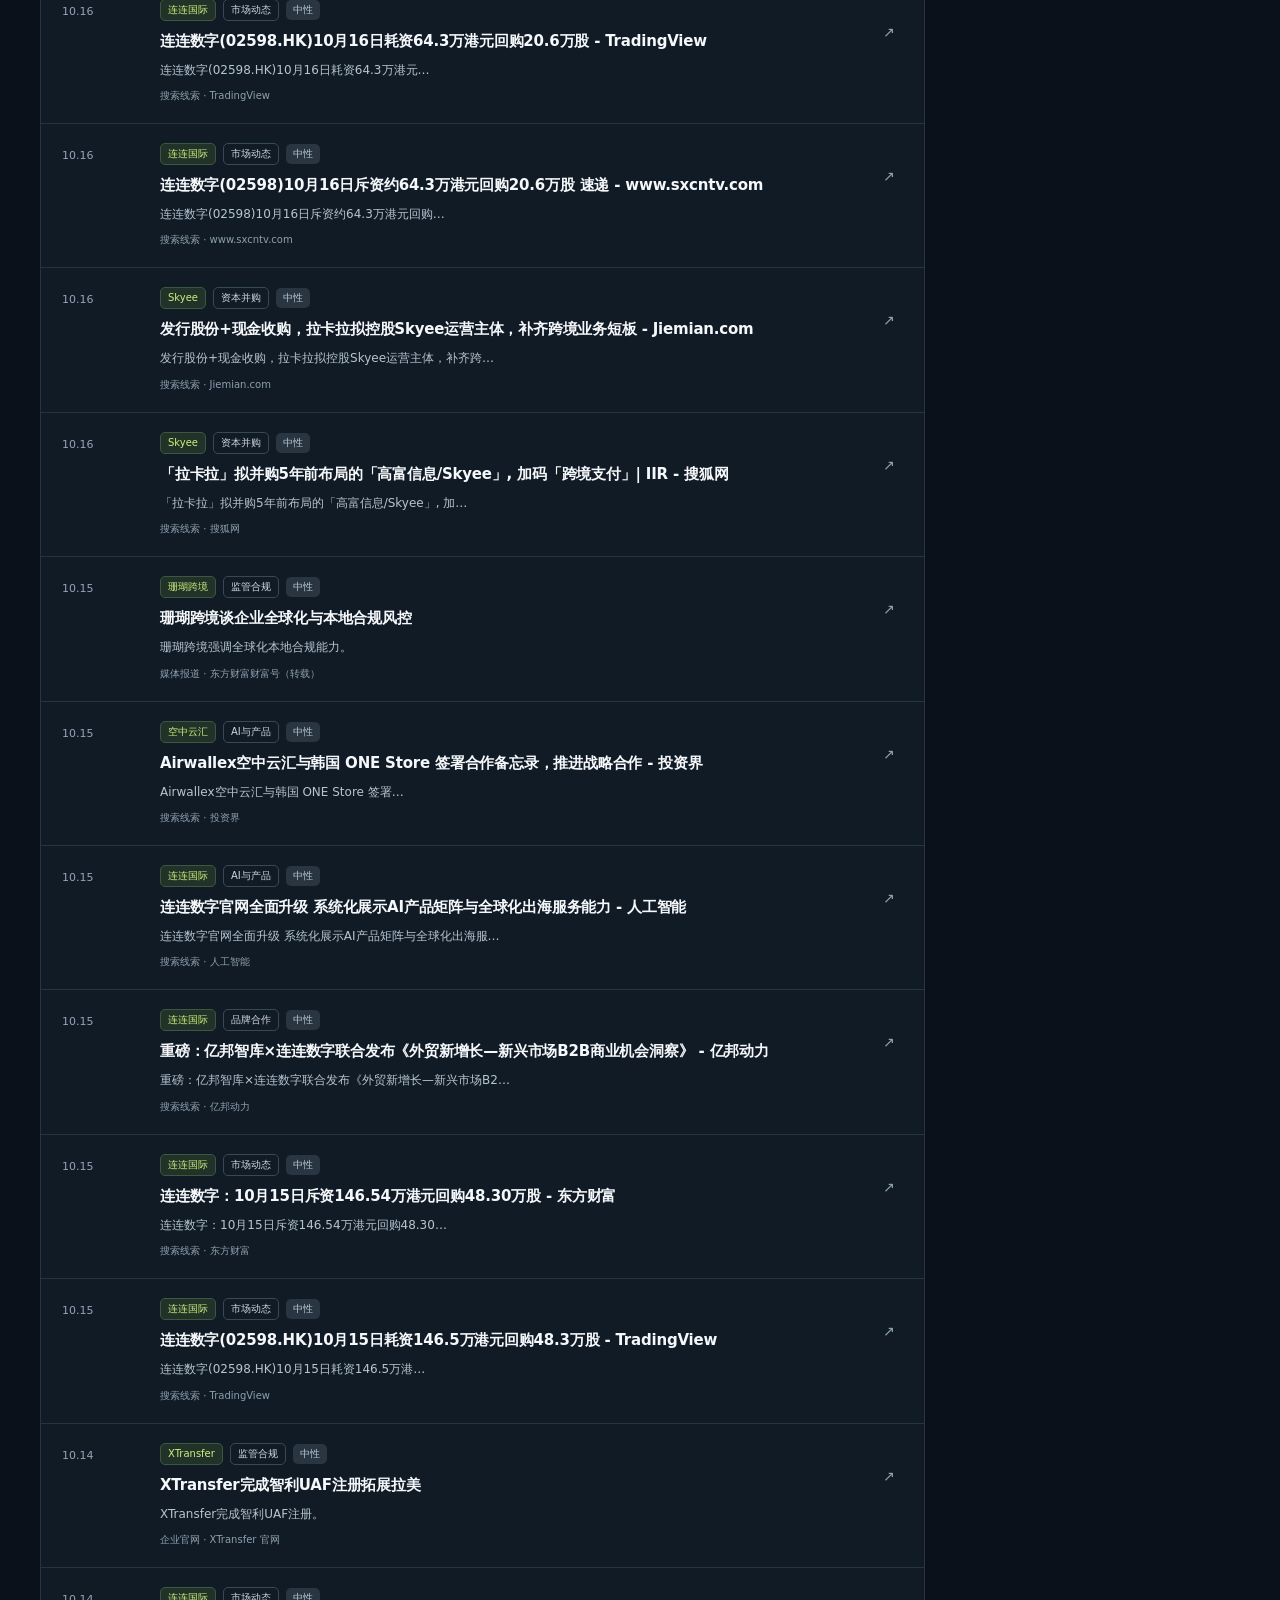
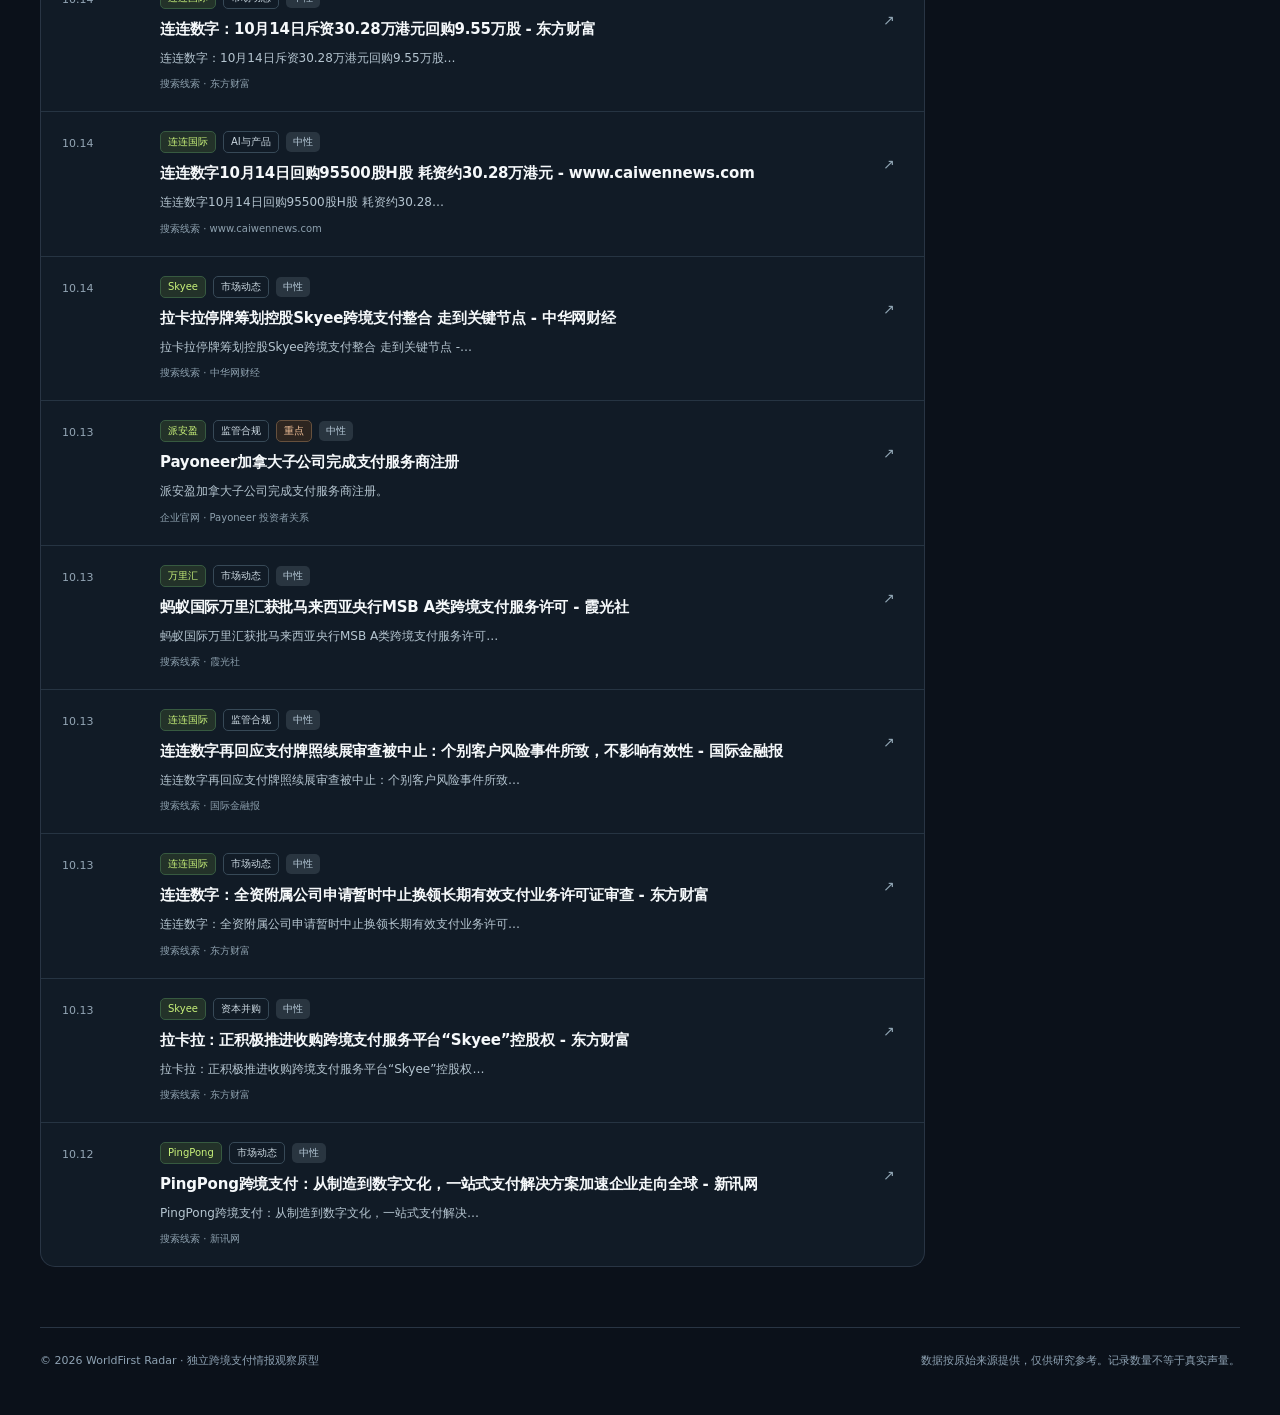
==== commit b6b72d80: "feat(radar): add four-platform social listening, source quality and filtering dashboard" ====
--- a/radar/index.html
+++ b/radar/index.html
@@ -15,19 +15,23 @@
 /* reputational-risk desk, classifier output is preliminary */
 .risk-desk{margin:0 0 39px}.risk-grid{display:grid;grid-template-columns:repeat(4,1fr);gap:12px;margin:13px 0 15px}.risk-stat{background:#17222c;border:1px solid #304150;border-radius:12px;padding:14px 18px}.risk-stat label{font-size:11px;color:#9eafbc;display:block}.risk-stat strong{font-size:25px;line-height:1.5;display:block}.risk-stat small{font-size:10px;color:#8195a7}.risk-articles{display:grid;grid-template-columns:1fr 1fr;gap:10px}.risk-item{border:1px solid #394550;background:#151f2b;border-radius:11px;padding:13px 15px}.risk-top{display:flex;justify-content:space-between;gap:7px;align-items:center;margin-bottom:7px}.risk-top small{color:#95a5b2;font-size:10px}.risk-item .risk-title{font-size:12px;line-height:1.6;font-weight:600;margin:0 0 5px}.risk-desc{font-size:10px;line-height:1.75;color:#aabac7}.sentiment{display:inline-block;font-size:10px;padding:2px 7px;border-radius:5px;background:#293540;color:#b6c9d7}.tone-positive{color:#c9f27a;background:#273a2e}.tone-negative{color:#ffb4aa;background:#392827}.tone-mixed,.tone-review{color:#efcf96;background:#3b3023}.risk-severe{color:#ffaea9;background:#41282a}.risk-high{color:#f8b58c;background:#402e28}.risk-review{color:#edc995;background:#393124}.risk-watch{color:#b9d1ff;background:#273344}.risk-none{color:#aab6c0;background:#2b3540}.risk-notice{font-size:11px;color:#afbeca;line-height:1.8;margin-top:11px}.filter-sentiment{white-space:nowrap}.risk-method{color:var(--accent);font-size:11px}
 @media(max-width:800px){.risk-grid{grid-template-columns:repeat(2,1fr)}.risk-articles{grid-template-columns:1fr}.risk-stat{padding:12px}.risk-stat strong{font-size:22px}}
+
+.social-panel{margin:0 0 36px}.social-platforms{display:grid;grid-template-columns:repeat(4,1fr);gap:11px}.social-platform{background:#15222c;border:1px solid #334354;color:#edf2f5;border-radius:13px;cursor:pointer;text-align:left;padding:15px 17px;min-width:0;display:flex;flex-direction:column;gap:8px}.social-platform:hover,.social-platform.selected{border-color:#bfe478;background:#233028}.social-platform span{display:flex;justify-content:space-between;gap:8px;align-items:center}.social-platform strong{font-size:14px}.social-platform b{font-size:23px;font-variant-numeric:tabular-nums}.social-platform small{font-size:11px;color:#a9bac8;line-height:1.5}.social-platform i{font-style:normal;color:#d1d9d6;font-size:10px}.social-platform .hint{font-size:10px;color:#9aaebc}.social-bottom{padding:13px 0;display:flex;justify-content:space-between;align-items:center;gap:10px;flex-wrap:wrap}.social-bottom p{margin:0;font-size:11px;color:#abbdc8}.social-bottom button{padding:7px 12px;border:1px solid #3f4d5b;color:#b8cde1;background:#1a2631;border-radius:7px}.social-recent{display:flex;flex-wrap:wrap;gap:8px}.social-recent a{font-size:11px;color:#d0dded;padding:7px 10px;border:1px solid #3e4c59;border-radius:7px}.social-recent a:hover{border-color:var(--accent)}.social-note{border:1px solid #46453e;border-radius:10px;background:#252823;padding:10px 12px;color:#bdbfa6;font-size:10px;line-height:1.7}
+@media(max-width:780px){.social-platforms{grid-template-columns:repeat(2,1fr)}.social-platform{padding:12px}}
 </style></head>
 <body><div class="background-glow"></div><div class="shell">
 <header class="top"><a class="brand" href="./"><span class="brand-mark">W/</span><span><strong>WorldFirst Radar</strong><small>Payment intelligence</small></span></a><div class="top-right"><a href="#feed-title">最新情报</a><a href="#coverage">监控企业</a><a href="./data/latest.md">Markdown</a><span class="top-status"><i class="dot"></i>公开RSS采集试运行 · 非全网覆盖</span></div></header>
 <section class="hero"><div><div class="eyebrow">CROSS-BORDER PAYMENT · INTELLIGENCE HUB</div><h1>让每一次市场变化<br><span>都有迹可循。</span></h1><p class="lede">持续观察全球跨境支付竞争格局。聚焦九家核心企业，追踪产品创新、监管合规、资本动作与品牌合作，让事实与信源始终可查。</p></div><aside class="hero-aside"><div class="quiet">当前数据快照</div><div class="mono" id="snapshot">2026.10.25</div><div class="sub">起始人工核实区间：2026.10.11 — 10.25</div><hr><div class="row-inline"><span class="quiet">采集状态</span><strong id="health-label">历史核实数据</strong></div><div class="row-inline" style="margin-top:9px"><span class="quiet">实时覆盖</span><strong style="color:#f9c192">尚未完成验收</strong></div></aside></section>
 <section class="metrics"><div class="metric"><div class="m-label">监控企业</div><div class="m-number">09</div><div class="m-note">九家跨境支付机构</div></div><div class="metric"><div class="m-label">当前记录</div><div class="m-number" id="metric-items">--</div><div class="m-note">核实样本及待核验线索</div></div><div class="metric"><div class="m-label">官方及企业发布</div><div class="m-number" id="metric-official">--</div><div class="m-note">与独立媒体分开统计</div></div><div class="metric"><div class="m-label">覆盖公司</div><div class="m-number" id="metric-covered">--</div><div class="m-note">仅限当前样本，不代表声量</div></div></section>
+<section class="social-panel" id="social"><div class="section-head"><div><h2>社交媒体监听 <span style="color:#abc0ce;font-size:12px;font-weight:400">/ SOCIAL LISTENING</span></h2><p>公众号 · 小红书 · 抖音 · 知乎｜公开可索引线索与已授权数据分别统计。</p></div><a class="risk-method" href="https://github.com/TempleHao/Worldfirst/blob/main/radar/docs/%E7%A4%BE%E4%BA%A4%E5%AA%92%E4%BD%93%E6%8E%A5%E5%85%A5%E4%B8%8E%E5%90%88%E8%A7%84%E8%AF%B4%E6%98%8E.md" target="_blank" rel="noopener">采集说明 ↗</a></div><div class="social-platforms" id="social-platforms"><div class="social-platform"><small>数据源状态载入中…</small></div></div><div class="social-bottom"><p id="social-coverage">尚未获得完整社交平台数据；发现数量不等于全网声量。</p><button type="button" id="show-all-social">查看全部来源</button></div><div class="social-recent" id="social-recent"></div><p class="social-note">提示：新闻搜索收录的社媒链接属于公开索引线索，可能不完整。没有来源许可及实际互动数据时，不展示虚构的阅读量、传播指数或平台正负面比例。</p></section>
 <section class="risk-desk" id="reputation"><div class="section-head"><div><h2>舆情风险雷达 <span style="font-size:12px;font-weight:400;color:#afbecb">/ REPUTATION MONITOR</span></h2><p>区分品牌情感倾向、潜在事件风险和独立来源传播；不直接认定未核实指控。</p></div><a class="risk-method" href="https://github.com/TempleHao/Worldfirst/blob/main/radar/docs/%E8%88%86%E6%83%85%E7%A0%94%E5%88%A4%E6%96%B9%E6%B3%95%E4%B8%8E%E5%85%AC%E5%BC%80%E4%BE%9D%E6%8D%AE.md" target="_blank" rel="noopener">方法与依据 ↗</a></div><div class="risk-grid"><div class="risk-stat"><label>正面初筛</label><strong style="color:#c9f27a" id="risk-positive">—</strong><small>标题有明确正面表达</small></div><div class="risk-stat"><label>负面初筛</label><strong style="color:#ffaea9" id="risk-negative">—</strong><small>不等于负面事件已证实</small></div><div class="risk-stat"><label>待人工复核</label><strong id="risk-pending">—</strong><small>包含争议、负面或混合信号</small></div><div class="risk-stat"><label>较高／严重事件</label><strong id="risk-high">—</strong><small>事件去重后的初步研判</small></div></div><div class="risk-articles" id="risk-events"><div class="risk-item">风险分析数据读取中……</div></div><div class="risk-notice">目前仅分析公开新闻标题／摘要；没有真实浏览量、评论及公众号、小红书、抖音全量数据。危机分数属于透明试行规则，并非金融机构官方评分模型。</div></section>
 <div class="section-head"><div><h2 id="feed-title">最新情报流 <span style="color:#a7b9c8;font-size:12px;font-weight:400">/ SIGNAL FEED</span></h2><p>有出处、有日期、有分类，原文一键可查。</p></div><div class="data-note">样本展示 · 非全网统计</div></div>
-<div class="layout"><main><div class="toolbar"><div class="search-row"><label class="search"><span class="search-icon">⌕</span><input id="search" placeholder="搜索企业、产品、事件关键词" aria-label="搜索企业或事件"></label><select id="category" aria-label="事件类别"><option value="all">所有事件类型</option></select><select id="source" aria-label="信源类别"><option value="all">全部信源</option><option value="official">企业官网</option><option value="media">独立媒体</option><option value="press">企业通稿</option><option value="search">搜索线索</option></select><select id="tone" aria-label="情感倾向"><option value="all">全部情感</option><option value="正面">正面</option><option value="负面">负面</option><option value="中性">中性</option><option value="混合">混合</option><option value="待研判">待研判</option></select><select id="risk" aria-label="危机级别"><option value="all">全部危机级别</option><option value="待核验">待核验</option><option value="关注">关注</option><option value="较高">较高</option><option value="严重">严重</option><option value="一般">一般</option></select></div><div id="company-chips" class="chips"></div></div><div class="feed"><div class="feedhead"><span id="feed-count">载入中…</span><span><button id="refresh" type="button">重新读取数据 ↻</button></span></div><div id="feed-rows"></div></div></main><aside class="sidebar"><section class="side" id="coverage"><h3>九家企业监控</h3><p class="side-sub">点击企业可快速筛选。数量仅反映已收录样本，不代表全网热度。</p><div class="company-list" id="company-list"></div></section><section class="side side-news"><div class="tiny-label">EDITOR'S NOTE</div><strong>当前最值得追踪：AI支付、非洲本币收付、合规许可与支付行业并购。</strong><p>这是编辑判断，不是机器预测。不同来源有不同利益立场，企业发布与独立报道分开标注。</p></section><section class="side"><h3>开放数据出口</h3><p class="side-sub">供网站、AI Agent 与订阅阅读器直接使用的静态数据快照。</p><div class="side-links"><a href="./data/articles.json" target="_blank" rel="noopener">JSON 数据接口 <span>↗</span></a><a href="./data/latest.md" target="_blank" rel="noopener">Markdown 速报 <span>↗</span></a><a href="./data/feed.xml" target="_blank" rel="noopener">RSS 订阅 <span>↗</span></a><a href="./data/status.json" target="_blank" rel="noopener">采集状态 <span>↗</span></a></div></section></aside></div>
+<div class="layout"><main><div class="toolbar"><div class="search-row"><label class="search"><span class="search-icon">⌕</span><input id="search" placeholder="搜索企业、产品、事件关键词" aria-label="搜索企业或事件"></label><select id="category" aria-label="事件类别"><option value="all">所有事件类型</option></select><select id="source" aria-label="信源类别"><option value="all">全部信源</option><option value="official">企业官网</option><option value="media">独立媒体</option><option value="press">企业通稿</option><option value="search">搜索线索</option><option value="social">授权社媒</option></select><select id="tone" aria-label="情感倾向"><option value="all">全部情感</option><option value="正面">正面</option><option value="负面">负面</option><option value="中性">中性</option><option value="混合">混合</option><option value="待研判">待研判</option></select><select id="risk" aria-label="危机级别"><option value="all">全部危机级别</option><option value="待核验">待核验</option><option value="关注">关注</option><option value="较高">较高</option><option value="严重">严重</option><option value="一般">一般</option></select></div><div id="company-chips" class="chips"></div></div><div class="feed"><div class="feedhead"><span id="feed-count">载入中…</span><span><button id="refresh" type="button">重新读取数据 ↻</button></span></div><div id="feed-rows"></div></div></main><aside class="sidebar"><section class="side" id="coverage"><h3>九家企业监控</h3><p class="side-sub">点击企业可快速筛选。数量仅反映已收录样本，不代表全网热度。</p><div class="company-list" id="company-list"></div></section><section class="side side-news"><div class="tiny-label">EDITOR'S NOTE</div><strong>当前最值得追踪：AI支付、非洲本币收付、合规许可与支付行业并购。</strong><p>这是编辑判断，不是机器预测。不同来源有不同利益立场，企业发布与独立报道分开标注。</p></section><section class="side"><h3>开放数据出口</h3><p class="side-sub">供网站、AI Agent 与订阅阅读器直接使用的静态数据快照。</p><div class="side-links"><a href="./data/articles.json" target="_blank" rel="noopener">JSON 数据接口 <span>↗</span></a><a href="./data/latest.md" target="_blank" rel="noopener">Markdown 速报 <span>↗</span></a><a href="./data/feed.xml" target="_blank" rel="noopener">RSS 订阅 <span>↗</span></a><a href="./data/status.json" target="_blank" rel="noopener">采集状态 <span>↗</span></a></div></section></aside></div>
 <footer class="foot"><div>© 2026 WorldFirst Radar · 独立跨境支付情报观察原型</div><div>数据按原始来源提供，仅供研究参考。记录数量不等于真实声量。</div></footer></div>
 <script type="application/json" id="seed">{"companies":{"worldfirst":"万里汇","airwallex":"空中云汇","payoneer":"派安盈","xtransfer":"XTransfer","lianlian":"连连国际","pingpong":"PingPong","coral":"珊瑚跨境","sunrate":"寻汇","skyee":"Skyee"},"items":[{"id":"payoneer-20261022","company":"payoneer","date":"2026-10-22","title":"Payoneer将于11月5日发布第三季度财报","summary":"派安盈定于11月5日披露三季报。","category":"财报资本","priority":"normal","source":"Payoneer 投资者关系","source_type":"official","url":"https://investor.payoneer.com/news-events/news-releases","status":"verified"},{"id":"lianlian-20261022","company":"lianlian","date":"2026-10-22","title":"连连介绍香港本地化收单合作案例","summary":"连连分享香港本地化收单合作案例。","category":"品牌合作","priority":"normal","source":"连连国际官网","source_type":"official","url":"https://global.lianlianpay.com/news.html","status":"verified"},{"id":"airwallex-20261021","company":"airwallex","date":"2026-10-21","title":"空中云汇续约迈凯伦，成为官方AI金融合作伙伴","summary":"空中云汇续约迈凯伦，升级AI合作。","category":"品牌合作","priority":"high","source":"Airwallex 官网","source_type":"official","url":"https://www.airwallex.com/cn/newsroom/f1-2027-ai","status":"verified"},{"id":"sunrate-20261021","company":"sunrate","date":"2026-10-21","title":"寻汇与TourMind合作开发全球旅游支付能力","summary":"寻汇携手TourMind拓展全球旅游支付。","category":"品牌合作","priority":"normal","source":"美通社（企业稿）","source_type":"press","url":"https://www.prnewswire.com/in/news-releases/sunrate-and-tourmind-partner-to-enhance-payment-capabilities-for-the-global-travel-industry-302913010.html","status":"verified"},{"id":"worldfirst-20261019","company":"worldfirst","date":"2026-10-19","title":"万里汇广交会展示Wyn全球账户智能体","summary":"万里汇广交会展示Wyn与A2A协作。","category":"AI与产品","priority":"high","source":"21世纪经济报道","source_type":"media","url":"https://m.21jingji.com/article/20261019/herald/d89b3011654b0b62824d52f22a7c039b_zaker.html","status":"verified"},{"id":"pingpong-20261019","company":"pingpong","date":"2026-10-19","title":"PingPong广交会展示非洲本币收付款方案","summary":"PingPong展示非洲本币收付方案。","category":"市场拓展","priority":"high","source":"21世纪经济报道","source_type":"media","url":"https://m.21jingji.com/article/20261019/herald/d89b3011654b0b62824d52f22a7c039b_zaker.html","status":"verified"},{"id":"airwallex-20261019","company":"airwallex","date":"2026-10-19","title":"空中云汇与韩国ONE Store达成战略合作","summary":"空中云汇与韩国ONE Store签署备忘录。","category":"品牌合作","priority":"normal","source":"Airwallex 官网","source_type":"official","url":"https://www.airwallex.com/cn/newsroom/airwallex-one-store","status":"verified"},{"id":"payoneer-20261019","company":"payoneer","date":"2026-10-19","title":"Payoneer发布稳定币在平台金融服务中的应用研究","summary":"派安盈发布稳定币金融应用研究。","category":"AI与产品","priority":"normal","source":"Payoneer 投资者关系","source_type":"official","url":"https://investor.payoneer.com/news-events/news-releases","status":"verified"},{"id":"skyee-20261016","company":"skyee","date":"2026-10-16","title":"拉卡拉拟收购Skyee运营主体控股权","summary":"拉卡拉拟收购Skyee运营主体控股权。","category":"资本并购","priority":"high","source":"每日经济新闻","source_type":"media","url":"https://www.nbd.com.cn/articles/2026-10-16/4607146.html","status":"verified"},{"id":"lianlian-20261016","company":"lianlian","date":"2026-10-16","title":"连连国际携亿邦智库发布新兴市场B2B白皮书","summary":"连连发布新兴市场B2B洞察白皮书。","category":"市场拓展","priority":"normal","source":"连连国际官网","source_type":"official","url":"https://global.lianlianpay.com/article/MTU5OTgzLDhkNQ.html","status":"verified"},{"id":"coral-20261015","company":"coral","date":"2026-10-15","title":"珊瑚跨境谈企业全球化与本地合规风控","summary":"珊瑚跨境强调全球化本地合规能力。","category":"监管合规","priority":"normal","source":"东方财富财富号（转载）","source_type":"media","url":"https://caifuhao.eastmoney.com/news/20261015114000776912970","status":"verified"},{"id":"xtransfer-20261014","company":"xtransfer","date":"2026-10-14","title":"XTransfer完成智利UAF注册拓展拉美","summary":"XTransfer完成智利UAF注册。","category":"监管合规","priority":"normal","source":"XTransfer 官网","source_type":"official","url":"https://www.xtransfer.com/newsroom/xtransfer-chile-uaf-registration","status":"verified"},{"id":"payoneer-20261013","company":"payoneer","date":"2026-10-13","title":"Payoneer加拿大子公司完成支付服务商注册","summary":"派安盈加拿大子公司完成支付服务商注册。","category":"监管合规","priority":"high","source":"Payoneer 投资者关系","source_type":"official","url":"https://investor.payoneer.com/news-releases/news-release-details/payoneer-canada-registers-payment-service-provider-further","status":"verified"}]}</script>
 <script>
 (function(){
-var seed=JSON.parse(document.getElementById('seed').textContent);var state={data:seed,company:'all',category:'all',source:'all',tone:'all',risk:'all',rep:null,query:''};
+var seed=JSON.parse(document.getElementById('seed').textContent);var state={data:seed,company:'all',category:'all',source:'all',tone:'all',risk:'all',rep:null,socialHealth:null,platform:'all',query:''};
 var el=function(x){return document.getElementById(x);};var types={official:'企业官网',media:'媒体报道',press:'企业通稿',search:'搜索线索'};
 function safe(str){return String(str==null?'':str).replace(/[&<>"']/g,function(c){return {'&':'&amp;','<':'&lt;','>':'&gt;','"':'&quot;',"'":'&#39;'}[c]})}
 function choose(v){state.company=v;render()}
@@ -40,10 +44,31 @@
  el('company-chips').querySelectorAll('[data-brand]').forEach(function(btn){btn.onclick=function(){choose(btn.dataset.brand)}})
  el('company-list').innerHTML=Object.keys(companies).map(function(k){var n=all.filter(function(i){return i.company===k}).length;return '<button class="company-button" data-brand="'+safe(k)+'"><span><i class="initial">'+safe(companies[k].slice(0,1))+'</i>'+safe(companies[k])+'</span><small>'+n+' 条 ↗</small></button>'}).join('');
  el('company-list').querySelectorAll('[data-brand]').forEach(function(btn){btn.onclick=function(){choose(btn.dataset.brand);document.getElementById('feed-title').scrollIntoView({behavior:'smooth'})}})
- var q=state.query.trim().toLowerCase();var shown=all.filter(function(a){return (state.company==='all'||a.company===state.company)&&(state.category==='all'||a.category===state.category)&&(state.source==='all'||a.source_type===state.source)&&(state.tone==='all'||(a.sentiment&&a.sentiment.label)===state.tone)&&(state.risk==='all'||(a.crisis&&a.crisis.level)===state.risk)&&(!q||[a.title,a.summary,a.source,a.category,companies[a.company]].join(' ').toLowerCase().includes(q))}).sort(function(a,b){return b.date.localeCompare(a.date)});
+ var q=state.query.trim().toLowerCase();var shown=all.filter(function(a){return (state.company==='all'||a.company===state.company)&&(state.category==='all'||a.category===state.category)&&(state.source==='all'||a.source_type===state.source)&&(state.tone==='all'||(a.sentiment&&a.sentiment.label)===state.tone)&&(state.risk==='all'||(a.crisis&&a.crisis.level)===state.risk)&&(state.platform==='all'||a.channel===state.platform)&&(!q||[a.title,a.summary,a.source,a.category,companies[a.company]].join(' ').toLowerCase().includes(q))}).sort(function(a,b){return b.date.localeCompare(a.date)});
  el('feed-count').textContent='显示 '+shown.length+' / '+all.length+' 条记录 · 日期倒序';
  renderRisk();
+ renderSocial();
  el('feed-rows').innerHTML=shown.length?shown.map(function(a){var dt=a.date.slice(5).replace('-','.');var src=types[a.source_type]||'信息线索';return '<a class="feed-article" href="'+safe(a.url)+'" target="_blank" rel="noopener noreferrer"><div class="date">'+safe(dt)+'</div><div><div class="tag-row"><span class="tag company">'+safe(companies[a.company]||a.company)+'</span><span class="tag">'+safe(a.category)+'</span>'+(a.priority==='high'?'<span class="tag priority">重点</span>':'')+(a.sentiment?'<span class="sentiment tone-'+({ '正面':'positive','负面':'negative','混合':'mixed','待研判':'review'}[a.sentiment.label]||'neutral')+'" title="'+safe(a.sentiment.reasons.join('；'))+'">'+safe(a.sentiment.label)+'</span>':'')+(a.crisis&&a.crisis.level!=='一般'?'<span class="sentiment '+({'严重':'risk-severe','较高':'risk-high','待核验':'risk-review','关注':'risk-watch'}[a.crisis.level]||'risk-none')+'" title="'+safe(a.crisis.rationale)+'">风险：'+safe(a.crisis.level)+'</span>':'')+'</div><h3>'+safe(a.title)+'</h3><p>'+safe(a.summary)+'</p><div class="origin">'+safe(src)+' · '+safe(a.source)+'</div></div><span class="arrow">↗</span></a>'}).join(''):'<div class="empty">没有匹配的消息。可调整企业、事件类别或搜索词。</div>';
+}
+
+
+function renderSocial(){
+ var platforms={wechat:'微信公众号',xiaohongshu:'小红书',douyin:'抖音',zhihu:'知乎'};
+ var health=state.socialHealth&&state.socialHealth.platforms||{};
+ var data=state.data.items||[];
+ var counts={};Object.keys(platforms).forEach(function(k){counts[k]=data.filter(function(x){return x.channel===k}).length});
+ el('social-platforms').innerHTML=Object.keys(platforms).map(function(k){
+  var s=health[k]||{},n=counts[k],authorised=(state.socialHealth&&state.socialHealth.authorised_api&&state.socialHealth.authorised_api[k])||'not_configured';
+  var textStatus=!state.socialHealth?'待接入状态':s.state==='index_unavailable'?'索引抓取失败':s.state==='connected_zero_matching_results'?'索引可访问，未找到匹配':s.state==='public_index_leads_only'?'公开索引线索':'未验证';
+  var apiStatus=typeof authorised==='string'?'未授权API':'授权查询 '+(authorised.items||0)+' 条';
+  return '<button class="social-platform '+(state.platform===k?'selected':'')+'" data-platform="'+k+'"><span><strong>'+platforms[k]+'</strong><b>'+n+'</b></span><small>'+textStatus+'</small><div class="hint">'+apiStatus+'</div></button>'
+ }).join('');
+ el('social-platforms').querySelectorAll('[data-platform]').forEach(function(btn){btn.onclick=function(){state.platform=state.platform===btn.dataset.platform?'all':btn.dataset.platform;render();document.getElementById('feed-title').scrollIntoView({behavior:'smooth'})}});
+ var total=Object.values(counts).reduce(function(a,b){return a+b},0);
+ var indexOk=Object.keys(health).filter(function(k){return health[k].index_requests_ok>0}).length;
+ el('social-coverage').textContent='当前社媒候选 '+total+' 条 · '+indexOk+'/4个平台的公开索引查询曾成功 · 无全网完整性保证';
+ var rows=data.filter(function(x){return x.channel&&platforms[x.channel]}).slice(0,4);
+ el('social-recent').innerHTML=rows.map(function(x){return '<a href="'+safe(x.url)+'" target="_blank" rel="noopener noreferrer">'+safe(platforms[x.channel])+' · '+safe((x.title||'').slice(0,45))+' ↗</a>'}).join('');
 }
 
 function renderRisk(){
@@ -65,7 +90,8 @@
 }
 
 el('search').addEventListener('input',function(e){state.query=e.target.value;render()});el('category').addEventListener('change',function(e){state.category=e.target.value;render()});el('source').addEventListener('change',function(e){state.source=e.target.value;render()});el('tone').addEventListener('change',function(e){state.tone=e.target.value;render()});el('risk').addEventListener('change',function(e){state.risk=e.target.value;render()});
-async function load(){try{var rr=await fetch('./data/reputation.json?ts='+Date.now(),{cache:'no-store'});if(rr.ok){state.rep=await rr.json()}}catch(e){}try{var r=await fetch('./data/articles.json?ts='+Date.now(),{cache:'no-store'});if(r.ok){var d=await r.json();if(Array.isArray(d.items)&&d.companies){state.data=d;render()}}}catch(e){}try{var t=await fetch('./data/status.json?ts='+Date.now(),{cache:'no-store'});if(t.ok){var s=await t.json();el('health-label').textContent=s.latest_outcome==='ok'?'最近轮询成功（仅搜索源）':s.latest_outcome==='failed'?'最近轮询失败':'历史核实数据';if(s.last_attempt_at)el('snapshot').textContent='最近轮询 · '+String(s.last_attempt_at).slice(0,10)}}catch(e){}}
+async function load(){try{var hs=await fetch('./data/social-status.json?ts='+Date.now(),{cache:'no-store'});if(hs.ok){state.socialHealth=await hs.json();renderSocial()}}catch(e){}try{var rr=await fetch('./data/reputation.json?ts='+Date.now(),{cache:'no-store'});if(rr.ok){state.rep=await rr.json()}}catch(e){}try{var r=await fetch('./data/articles.json?ts='+Date.now(),{cache:'no-store'});if(r.ok){var d=await r.json();if(Array.isArray(d.items)&&d.companies){state.data=d;render()}}}catch(e){}try{var t=await fetch('./data/status.json?ts='+Date.now(),{cache:'no-store'});if(t.ok){var s=await t.json();el('health-label').textContent=s.latest_outcome==='ok'?'最近轮询成功（仅搜索源）':s.latest_outcome==='failed'?'最近轮询失败':'历史核实数据';if(s.last_attempt_at)el('snapshot').textContent='最近轮询 · '+String(s.last_attempt_at).slice(0,10)}}catch(e){}}
+el('show-all-social').onclick=function(){state.platform='all';render()};
 el('refresh').onclick=load;render();load();
 })();
 </script></body></html>
